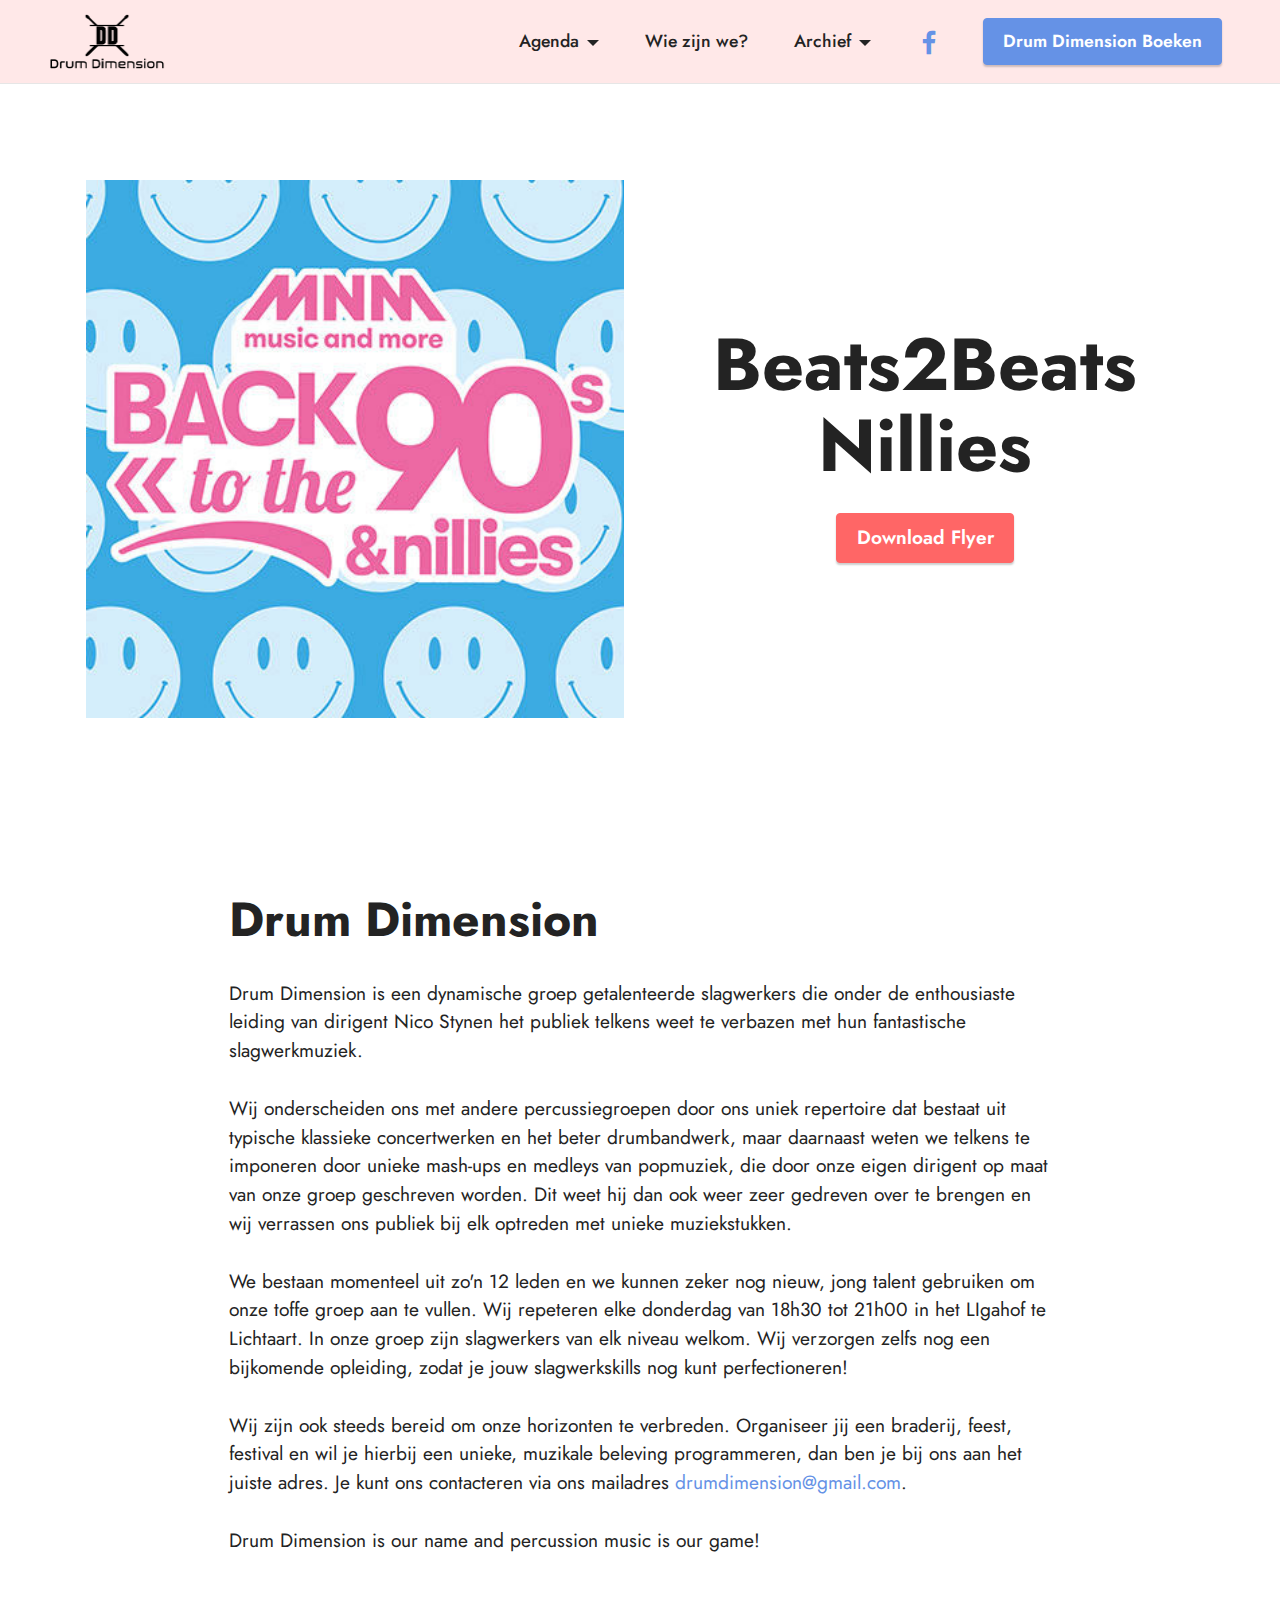
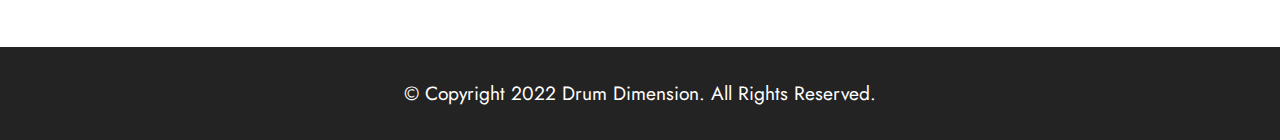
==== index.html @ 0242456a "First commit" ====
<!DOCTYPE html>
<html  >
<head>
  <!-- Site made with Mobirise Website Builder v5.6.8, https://mobirise.com -->
  <meta charset="UTF-8">
  <meta http-equiv="X-UA-Compatible" content="IE=edge">
  <meta name="generator" content="Mobirise v5.6.8, mobirise.com">
  <meta name="twitter:card" content="summary_large_image"/>
  <meta name="twitter:image:src" content="">
  <meta property="og:image" content="">
  <meta name="twitter:title" content="Home">
  <meta name="viewport" content="width=device-width, initial-scale=1, minimum-scale=1">
  <link rel="shortcut icon" href="assets/images/drum-dimension-3-237x122.png" type="image/x-icon">
  <meta name="description" content="">
  
  
  <title>Home</title>
  <link rel="stylesheet" href="assets/bootstrap/css/bootstrap.min.css">
  <link rel="stylesheet" href="assets/bootstrap/css/bootstrap-grid.min.css">
  <link rel="stylesheet" href="assets/bootstrap/css/bootstrap-reboot.min.css">
  <link rel="stylesheet" href="assets/dropdown/css/style.css">
  <link rel="stylesheet" href="assets/socicon/css/styles.css">
  <link rel="stylesheet" href="assets/theme/css/style.css">
  <link rel="preload" href="https://fonts.googleapis.com/css?family=Jost:100,200,300,400,500,600,700,800,900,100i,200i,300i,400i,500i,600i,700i,800i,900i&display=swap" as="style" onload="this.onload=null;this.rel='stylesheet'">
  <noscript><link rel="stylesheet" href="https://fonts.googleapis.com/css?family=Jost:100,200,300,400,500,600,700,800,900,100i,200i,300i,400i,500i,600i,700i,800i,900i&display=swap"></noscript>
  <link rel="preload" as="style" href="assets/mobirise/css/mbr-additional.css"><link rel="stylesheet" href="assets/mobirise/css/mbr-additional.css" type="text/css">
  
  
  
  
</head>
<body>
  <script src="assets/bootstrap/js/bootstrap.bundle.min.js"></script>  <script src="assets/smoothscroll/smooth-scroll.js"></script>  <script src="assets/ytplayer/index.js"></script>  <script src="assets/vimeoplayer/player.js"></script>  <script src="assets/dropdown/js/navbar-dropdown.js"></script>  <script src="assets/theme/js/script.js"></script>  
  
  <section data-bs-version="5.1" class="menu cid-s48OLK6784" once="menu" id="menu1-h">
    
    <nav class="navbar navbar-dropdown navbar-expand-lg">
        <div class="container-fluid">
            <div class="navbar-brand">
                <span class="navbar-logo">
                    <a href="index.html">
                        <img src="assets/images/drum-dimension-3-237x122.png" alt="Drum Dimension" style="height: 3.8rem;">
                    </a>
                </span>
                
            </div>
            <button class="navbar-toggler" type="button" data-toggle="collapse" data-bs-toggle="collapse" data-target="#navbarSupportedContent" data-bs-target="#navbarSupportedContent" aria-controls="navbarNavAltMarkup" aria-expanded="false" aria-label="Toggle navigation">
                <div class="hamburger">
                    <span></span>
                    <span></span>
                    <span></span>
                    <span></span>
                </div>
            </button>
            <div class="collapse navbar-collapse" id="navbarSupportedContent">
                <ul class="navbar-nav nav-dropdown" data-app-modern-menu="true"><li class="nav-item dropdown"><a class="nav-link link text-black dropdown-toggle display-4" href="https://mobirise.com" data-toggle="dropdown-submenu" data-bs-toggle="dropdown" data-bs-auto-close="outside" aria-expanded="false">Agenda</a><div class="dropdown-menu" aria-labelledby="dropdown-707"><a class="text-black dropdown-item text-primary display-4" href="Coming-Soon.html">Beats2Beats Nillies</a><a class="text-black dropdown-item text-primary display-4" href="Coming-Soon.html">Achterlee Kermis</a><a class="text-black dropdown-item text-primary display-4" href="Coming-Soon.html">Waterput 2023</a></div></li>
                    <li class="nav-item"><a class="nav-link link text-black text-primary display-4" href="Wie-Zijn-We.html">Wie zijn we?</a></li><li class="nav-item dropdown"><a class="nav-link link text-black dropdown-toggle display-4" href="https://mobirise.com" data-toggle="dropdown-submenu" data-bs-toggle="dropdown" data-bs-auto-close="outside" aria-expanded="false">Archief</a><div class="dropdown-menu" aria-labelledby="dropdown-806"><a class="text-black show dropdown-item text-primary display-4" href="Vlamo-2021.html">Vlamo 2021</a><a class="text-black dropdown-item text-primary display-4" href="Coming-Soon.html">Beats2Beats Blues Edition</a></div></li></ul>
                <div class="icons-menu">
                    <a class="iconfont-wrapper" href="https://www.facebook.com/profile.php?id=100032094567165" target="_blank">
                        <span class="p-2 mbr-iconfont socicon-facebook socicon" style="color: rgb(101, 146, 230); fill: rgb(101, 146, 230);"></span>
                    </a>
                    
                    
                    
                </div>
                <div class="navbar-buttons mbr-section-btn"><a class="btn btn-primary display-4" href="Boeken.html">Drum Dimension Boeken</a></div>
            </div>
        </div>
    </nav>

</section>

<section data-bs-version="5.1" class="header11 cid-t7U0WRVRbu" data-bg-video="https://vimeo.com/302489333" id="header11-l">

    

    <div class="mbr-fallback-image disabled"></div>
    <div class="mbr-overlay" style="opacity: 0.5; background-color: rgb(255, 255, 255);"></div>

    <div class="container">
        <div class="row justify-content-center">
            <div class="col-12 col-md-6 image-wrapper">
                <img class="w-100" src="assets/images/20210403-as-backtothe90s-400x400.jpg" alt="Mobirise Website Builder">
            </div>
            <div class="col-12 col-md">
                <div class="text-wrapper text-center">
                    <h1 class="mbr-section-title mbr-fonts-style mb-3 display-1">
                        <strong>Beats2Beats</strong><br><strong>Nillies</strong></h1>
                    <p class="mbr-text mbr-fonts-style display-7"></p>
                    <div class="mbr-section-btn mt-3"><a class="btn btn-secondary display-7" href="Coming-Soon.html">Download Flyer</a></div>
                </div>
            </div>
        </div>
    </div>
</section>

<section data-bs-version="5.1" class="content1 cid-s48udlf8KU" id="content1-8">
    
    <div class="container">
        <div class="row justify-content-center">
            <div class="title col-12 col-md-9">
                <h3 class="mbr-section-title mbr-fonts-style align-center mb-4 display-2"><strong>Drum Dimension</strong></h3>
                <h4 class="mbr-section-subtitle align-center mbr-fonts-style mb-4 display-7">Drum Dimension is een dynamische groep getalenteerde slagwerkers die onder de enthousiaste leiding van dirigent Nico Stynen het publiek telkens weet te verbazen met hun fantastische slagwerkmuziek.<br><br>
<div>Wij onderscheiden ons met andere percussiegroepen door ons uniek repertoire dat bestaat uit typische klassieke concertwerken en het beter drumbandwerk, maar daarnaast weten we telkens te imponeren door unieke mash-ups en medleys van popmuziek, die door onze eigen dirigent op maat van onze groep geschreven worden. Dit weet hij dan ook weer zeer gedreven over te brengen en wij verrassen ons publiek bij elk optreden met unieke muziekstukken.</div><br><div>
</div><div>We bestaan momenteel uit zo'n 12 leden en we kunnen zeker nog nieuw, jong talent gebruiken om onze toffe groep aan te vullen. Wij repeteren elke donderdag van 18h30  tot 21h00 in het LIgahof te Lichtaart. In onze groep zijn slagwerkers van elk niveau welkom. Wij verzorgen zelfs nog een bijkomende opleiding, zodat je jouw slagwerkskills nog kunt perfectioneren!</div><br><div>
</div><div>Wij zijn ook steeds bereid om onze horizonten te verbreden. Organiseer jij een braderij, feest, festival en wil je hierbij een unieke, muzikale beleving programmeren, dan ben je bij ons aan het juiste adres. Je kunt ons contacteren via ons mailadres <a href="mailto:drumdimension@gmail.com" class="text-primary">drumdimension@gmail.com</a>.</div><br><div>
</div><div>Drum Dimension is our name and percussion music is our game!
</div><div><br></div></h4>
                
            </div>
        </div>
    </div>
</section>

<section data-bs-version="5.1" class="footer3 cid-t7U0FxZecp" once="footers" id="footer3-k">

    

    

    <div class="container">
        <div class="media-container-row align-center mbr-white">
            
            
            <div class="row row-copirayt">
                <p class="mbr-text mb-0 mbr-fonts-style mbr-white align-center display-7">
                    © Copyright 2022 Drum Dimension. All Rights Reserved.
                </p>
            </div>
        </div>
    </div>
</section>
  
</body>
</html>
---- assets/dropdown/css/style.css ----
.navbar-dropdown {
  left: 0;
  padding: 0;
  position: absolute;
  right: 0;
  top: 0;
  transition: all 0.45s ease;
  z-index: 1030;
  background: #282828; }
  .navbar-dropdown .navbar-logo {
    margin-right: 0.8rem;
    transition: margin 0.3s ease-in-out;
    vertical-align: middle; }
    .navbar-dropdown .navbar-logo img {
      height: 3.125rem;
      transition: all 0.3s ease-in-out; }
    .navbar-dropdown .navbar-logo.mbr-iconfont {
      font-size: 3.125rem;
      line-height: 3.125rem; }
  .navbar-dropdown .navbar-caption {
    font-weight: 700;
    white-space: normal;
    vertical-align: -4px;
    line-height: 3.125rem !important; }
    .navbar-dropdown .navbar-caption, .navbar-dropdown .navbar-caption:hover {
      color: inherit;
      text-decoration: none; }
  .navbar-dropdown .mbr-iconfont + .navbar-caption {
    vertical-align: -1px; }
  .navbar-dropdown.navbar-fixed-top {
    position: fixed; }
  .navbar-dropdown .navbar-brand span {
    vertical-align: -4px; }
  .navbar-dropdown.bg-color.transparent {
    background: none; }
  .navbar-dropdown.navbar-short .navbar-brand {
    padding: 0.625rem 0; }
    .navbar-dropdown.navbar-short .navbar-brand span {
      vertical-align: -1px; }
  .navbar-dropdown.navbar-short .navbar-caption {
    line-height: 2.375rem !important;
    vertical-align: -2px; }
  .navbar-dropdown.navbar-short .navbar-logo {
    margin-right: 0.5rem; }
    .navbar-dropdown.navbar-short .navbar-logo img {
      height: 2.375rem; }
    .navbar-dropdown.navbar-short .navbar-logo.mbr-iconfont {
      font-size: 2.375rem;
      line-height: 2.375rem; }
  .navbar-dropdown.navbar-short .mbr-table-cell {
    height: 3.625rem; }
  .navbar-dropdown .navbar-close {
    left: 0.6875rem;
    position: fixed;
    top: 0.75rem;
    z-index: 1000; }
  .navbar-dropdown .hamburger-icon {
    content: "";
    display: inline-block;
    vertical-align: middle;
    width: 16px;
    -webkit-box-shadow: 0 -6px 0 1px #282828,0 0 0 1px #282828,0 6px 0 1px #282828;
    -moz-box-shadow: 0 -6px 0 1px #282828,0 0 0 1px #282828,0 6px 0 1px #282828;
    box-shadow: 0 -6px 0 1px #282828,0 0 0 1px #282828,0 6px 0 1px #282828; }

.dropdown-menu .dropdown-toggle[data-toggle="dropdown-submenu"]::after {
  border-bottom: 0.35em solid transparent;
  border-left: 0.35em solid;
  border-right: 0;
  border-top: 0.35em solid transparent;
  margin-left: 0.3rem; }

.dropdown-menu .dropdown-item:focus {
  outline: 0; }

.nav-dropdown {
  font-size: 0.75rem;
  font-weight: 500;
  height: auto !important; }
  .nav-dropdown .nav-btn {
    padding-left: 1rem; }
  .nav-dropdown .link {
    margin: .667em 1.667em;
    font-weight: 500;
    padding: 0;
    transition: color .2s ease-in-out; }
    .nav-dropdown .link.dropdown-toggle {
      margin-right: 2.583em; }
      .nav-dropdown .link.dropdown-toggle::after {
        margin-left: .25rem;
        border-top: 0.35em solid;
        border-right: 0.35em solid transparent;
        border-left: 0.35em solid transparent;
        border-bottom: 0; }
      .nav-dropdown .link.dropdown-toggle[aria-expanded="true"] {
        margin: 0;
        padding: 0.667em 3.263em  0.667em 1.667em; }
  .nav-dropdown .link::after,
  .nav-dropdown .dropdown-item::after {
    color: inherit; }
  .nav-dropdown .btn {
    font-size: 0.75rem;
    font-weight: 700;
    letter-spacing: 0;
    margin-bottom: 0;
    padding-left: 1.25rem;
    padding-right: 1.25rem; }
  .nav-dropdown .dropdown-menu {
    border-radius: 0;
    border: 0;
    left: 0;
    margin: 0;
    padding-bottom: 1.25rem;
    padding-top: 1.25rem;
    position: relative; }
  .nav-dropdown .dropdown-submenu {
    margin-left: 0.125rem;
    top: 0; }
  .nav-dropdown .dropdown-item {
    font-weight: 500;
    line-height: 2;
    padding: 0.3846em 4.615em 0.3846em 1.5385em;
    position: relative;
    transition: color .2s ease-in-out, background-color .2s ease-in-out; }
    .nav-dropdown .dropdown-item::after {
      margin-top: -0.3077em;
      position: absolute;
      right: 1.1538em;
      top: 50%; }
    .nav-dropdown .dropdown-item:focus, .nav-dropdown .dropdown-item:hover {
      background: none; }

@media (max-width: 767px) {
  .nav-dropdown.navbar-toggleable-sm {
    bottom: 0;
    display: none;
    left: 0;
    overflow-x: hidden;
    position: fixed;
    top: 0;
    transform: translateX(-100%);
    -ms-transform: translateX(-100%);
    -webkit-transform: translateX(-100%);
    width: 18.75rem;
    z-index: 999; } }
.nav-dropdown.navbar-toggleable-xl {
  bottom: 0;
  display: none;
  left: 0;
  overflow-x: hidden;
  position: fixed;
  top: 0;
  transform: translateX(-100%);
  -ms-transform: translateX(-100%);
  -webkit-transform: translateX(-100%);
  width: 18.75rem;
  z-index: 999; }

.nav-dropdown-sm {
  display: block !important;
  overflow-x: hidden;
  overflow: auto;
  padding-top: 3.875rem; }
  .nav-dropdown-sm::after {
    content: "";
    display: block;
    height: 3rem;
    width: 100%; }
  .nav-dropdown-sm.collapse.in ~ .navbar-close {
    display: block !important; }
  .nav-dropdown-sm.collapsing, .nav-dropdown-sm.collapse.in {
    transform: translateX(0);
    -ms-transform: translateX(0);
    -webkit-transform: translateX(0);
    transition: all 0.25s ease-out;
    -webkit-transition: all 0.25s ease-out;
    background: #282828; }
  .nav-dropdown-sm.collapsing[aria-expanded="false"] {
    transform: translateX(-100%);
    -ms-transform: translateX(-100%);
    -webkit-transform: translateX(-100%); }
  .nav-dropdown-sm .nav-item {
    display: block;
    margin-left: 0 !important;
    padding-left: 0; }
  .nav-dropdown-sm .link,
  .nav-dropdown-sm .dropdown-item {
    border-top: 1px dotted rgba(255, 255, 255, 0.1);
    font-size: 0.8125rem;
    line-height: 1.6;
    margin: 0 !important;
    padding: 0.875rem 2.4rem 0.875rem 1.5625rem !important;
    position: relative;
    white-space: normal; }
    .nav-dropdown-sm .link:focus, .nav-dropdown-sm .link:hover,
    .nav-dropdown-sm .dropdown-item:focus,
    .nav-dropdown-sm .dropdown-item:hover {
      background: rgba(0, 0, 0, 0.2) !important;
      color: #c0a375; }
  .nav-dropdown-sm .nav-btn {
    position: relative;
    padding: 1.5625rem 1.5625rem 0 1.5625rem; }
    .nav-dropdown-sm .nav-btn::before {
      border-top: 1px dotted rgba(255, 255, 255, 0.1);
      content: "";
      left: 0;
      position: absolute;
      top: 0;
      width: 100%; }
    .nav-dropdown-sm .nav-btn + .nav-btn {
      padding-top: 0.625rem; }
      .nav-dropdown-sm .nav-btn + .nav-btn::before {
        display: none; }
  .nav-dropdown-sm .btn {
    padding: 0.625rem 0; }
  .nav-dropdown-sm .dropdown-toggle[data-toggle="dropdown-submenu"]::after {
    margin-left: .25rem;
    border-top: 0.35em solid;
    border-right: 0.35em solid transparent;
    border-left: 0.35em solid transparent;
    border-bottom: 0; }
  .nav-dropdown-sm .dropdown-toggle[data-toggle="dropdown-submenu"][aria-expanded="true"]::after {
    border-top: 0;
    border-right: 0.35em solid transparent;
    border-left: 0.35em solid transparent;
    border-bottom: 0.35em solid; }
  .nav-dropdown-sm .dropdown-menu {
    margin: 0;
    padding: 0;
    position: relative;
    top: 0;
    left: 0;
    width: 100%;
    border: 0;
    float: none;
    border-radius: 0;
    background: none; }
  .nav-dropdown-sm .dropdown-submenu {
    left: 100%;
    margin-left: 0.125rem;
    margin-top: -1.25rem;
    top: 0; }

.navbar-toggleable-sm .nav-dropdown .dropdown-menu {
  position: absolute; }

.navbar-toggleable-sm .nav-dropdown .dropdown-submenu {
  left: 100%;
  margin-left: 0.125rem;
  margin-top: -1.25rem;
  top: 0; }

.navbar-toggleable-sm.opened .nav-dropdown .dropdown-menu {
  position: relative; }

.navbar-toggleable-sm.opened .nav-dropdown .dropdown-submenu {
  left: 0;
  margin-left: 00rem;
  margin-top: 0rem;
  top: 0; }

.is-builder .nav-dropdown.collapsing {
  transition: none !important; }
---- assets/socicon/css/styles.css ----
@charset "UTF-8";

@font-face {
  font-family: 'Socicon';
  src:  url('../fonts/socicon.eot');
  src:  url('../fonts/socicon.eot?#iefix') format('embedded-opentype'),
    url('../fonts/socicon.woff2') format('woff2'),
    url('../fonts/socicon.ttf') format('truetype'),
    url('../fonts/socicon.woff') format('woff'),
    url('../fonts/socicon.svg#socicon') format('svg');
  font-weight: normal;
  font-style: normal;
  font-display: swap;
}

[data-icon]:before {
  font-family: "socicon" !important;
  content: attr(data-icon);
  font-style: normal !important;
  font-weight: normal !important;
  font-variant: normal !important;
  text-transform: none !important;
  speak: none;
  line-height: 1;
  -webkit-font-smoothing: antialiased;
  -moz-osx-font-smoothing: grayscale;
}

[class^="socicon-"], [class*=" socicon-"] {
  /* use !important to prevent issues with browser extensions that change fonts */
  font-family: 'Socicon' !important;
  speak: none;
  font-style: normal;
  font-weight: normal;
  font-variant: normal;
  text-transform: none;
  line-height: 1;

  /* Better Font Rendering =========== */
  -webkit-font-smoothing: antialiased;
  -moz-osx-font-smoothing: grayscale;
}

.socicon-eitaa:before {
  content: "\e97c";
}
.socicon-soroush:before {
  content: "\e97d";
}
.socicon-bale:before {
  content: "\e97e";
}
.socicon-zazzle:before {
  content: "\e97b";
}
.socicon-society6:before {
  content: "\e97a";
}
.socicon-redbubble:before {
  content: "\e979";
}
.socicon-avvo:before {
  content: "\e978";
}
.socicon-stitcher:before {
  content: "\e977";
}
.socicon-googlehangouts:before {
  content: "\e974";
}
.socicon-dlive:before {
  content: "\e975";
}
.socicon-vsco:before {
  content: "\e976";
}
.socicon-flipboard:before {
  content: "\e973";
}
.socicon-ubuntu:before {
  content: "\e958";
}
.socicon-artstation:before {
  content: "\e959";
}
.socicon-invision:before {
  content: "\e95a";
}
.socicon-torial:before {
  content: "\e95b";
}
.socicon-collectorz:before {
  content: "\e95c";
}
.socicon-seenthis:before {
  content: "\e95d";
}
.socicon-googleplaymusic:before {
  content: "\e95e";
}
.socicon-debian:before {
  content: "\e95f";
}
.socicon-filmfreeway:before {
  content: "\e960";
}
.socicon-gnome:before {
  content: "\e961";
}
.socicon-itchio:before {
  content: "\e962";
}
.socicon-jamendo:before {
  content: "\e963";
}
.socicon-mix:before {
  content: "\e964";
}
.socicon-sharepoint:before {
  content: "\e965";
}
.socicon-tinder:before {
  content: "\e966";
}
.socicon-windguru:before {
  content: "\e967";
}
.socicon-cdbaby:before {
  content: "\e968";
}
.socicon-elementaryos:before {
  content: "\e969";
}
.socicon-stage32:before {
  content: "\e96a";
}
.socicon-tiktok:before {
  content: "\e96b";
}
.socicon-gitter:before {
  content: "\e96c";
}
.socicon-letterboxd:before {
  content: "\e96d";
}
.socicon-threema:before {
  content: "\e96e";
}
.socicon-splice:before {
  content: "\e96f";
}
.socicon-metapop:before {
  content: "\e970";
}
.socicon-naver:before {
  content: "\e971";
}
.socicon-remote:before {
  content: "\e972";
}
.socicon-internet:before {
  content: "\e957";
}
.socicon-moddb:before {
  content: "\e94b";
}
.socicon-indiedb:before {
  content: "\e94c";
}
.socicon-traxsource:before {
  content: "\e94d";
}
.socicon-gamefor:before {
  content: "\e94e";
}
.socicon-pixiv:before {
  content: "\e94f";
}
.socicon-myanimelist:before {
  content: "\e950";
}
.socicon-blackberry:before {
  content: "\e951";
}
.socicon-wickr:before {
  content: "\e952";
}
.socicon-spip:before {
  content: "\e953";
}
.socicon-napster:before {
  content: "\e954";
}
.socicon-beatport:before {
  content: "\e955";
}
.socicon-hackerone:before {
  content: "\e956";
}
.socicon-hackernews:before {
  content: "\e946";
}
.socicon-smashwords:before {
  content: "\e947";
}
.socicon-kobo:before {
  content: "\e948";
}
.socicon-bookbub:before {
  content: "\e949";
}
.socicon-mailru:before {
  content: "\e94a";
}
.socicon-gitlab:before {
  content: "\e945";
}
.socicon-instructables:before {
  content: "\e944";
}
.socicon-portfolio:before {
  content: "\e943";
}
.socicon-codered:before {
  content: "\e940";
}
.socicon-origin:before {
  content: "\e941";
}
.socicon-nextdoor:before {
  content: "\e942";
}
.socicon-udemy:before {
  content: "\e93f";
}
.socicon-livemaster:before {
  content: "\e93e";
}
.socicon-crunchbase:before {
  content: "\e93b";
}
.socicon-homefy:before {
  content: "\e93c";
}
.socicon-calendly:before {
  content: "\e93d";
}
.socicon-realtor:before {
  content: "\e90f";
}
.socicon-tidal:before {
  content: "\e910";
}
.socicon-qobuz:before {
  content: "\e911";
}
.socicon-natgeo:before {
  content: "\e912";
}
.socicon-mastodon:before {
  content: "\e913";
}
.socicon-unsplash:before {
  content: "\e914";
}
.socicon-homeadvisor:before {
  content: "\e915";
}
.socicon-angieslist:before {
  content: "\e916";
}
.socicon-codepen:before {
  content: "\e917";
}
.socicon-slack:before {
  content: "\e918";
}
.socicon-openaigym:before {
  content: "\e919";
}
.socicon-logmein:before {
  content: "\e91a";
}
.socicon-fiverr:before {
  content: "\e91b";
}
.socicon-gotomeeting:before {
  content: "\e91c";
}
.socicon-aliexpress:before {
  content: "\e91d";
}
.socicon-guru:before {
  content: "\e91e";
}
.socicon-appstore:before {
  content: "\e91f";
}
.socicon-homes:before {
  content: "\e920";
}
.socicon-zoom:before {
  content: "\e921";
}
.socicon-alibaba:before {
  content: "\e922";
}
.socicon-craigslist:before {
  content: "\e923";
}
.socicon-wix:before {
  content: "\e924";
}
.socicon-redfin:before {
  content: "\e925";
}
.socicon-googlecalendar:before {
  content: "\e926";
}
.socicon-shopify:before {
  content: "\e927";
}
.socicon-freelancer:before {
  content: "\e928";
}
.socicon-seedrs:before {
  content: "\e929";
}
.socicon-bing:before {
  content: "\e92a";
}
.socicon-doodle:before {
  content: "\e92b";
}
.socicon-bonanza:before {
  content: "\e92c";
}
.socicon-squarespace:before {
  content: "\e92d";
}
.socicon-toptal:before {
  content: "\e92e";
}
.socicon-gust:before {
  content: "\e92f";
}
.socicon-ask:before {
  content: "\e930";
}
.socicon-trulia:before {
  content: "\e931";
}
.socicon-loomly:before {
  content: "\e932";
}
.socicon-ghost:before {
  content: "\e933";
}
.socicon-upwork:before {
  content: "\e934";
}
.socicon-fundable:before {
  content: "\e935";
}
.socicon-booking:before {
  content: "\e936";
}
.socicon-googlemaps:before {
  content: "\e937";
}
.socicon-zillow:before {
  content: "\e938";
}
.socicon-niconico:before {
  content: "\e939";
}
.socicon-toneden:before {
  content: "\e93a";
}
.socicon-augment:before {
  content: "\e908";
}
.socicon-bitbucket:before {
  content: "\e909";
}
.socicon-fyuse:before {
  content: "\e90a";
}
.socicon-yt-gaming:before {
  content: "\e90b";
}
.socicon-sketchfab:before {
  content: "\e90c";
}
.socicon-mobcrush:before {
  content: "\e90d";
}
.socicon-microsoft:before {
  content: "\e90e";
}
.socicon-pandora:before {
  content: "\e907";
}
.socicon-messenger:before {
  content: "\e906";
}
.socicon-gamewisp:before {
  content: "\e905";
}
.socicon-bloglovin:before {
  content: "\e904";
}
.socicon-tunein:before {
  content: "\e903";
}
.socicon-gamejolt:before {
  content: "\e901";
}
.socicon-trello:before {
  content: "\e902";
}
.socicon-spreadshirt:before {
  content: "\e900";
}
.socicon-500px:before {
  content: "\e000";
}
.socicon-8tracks:before {
  content: "\e001";
}
.socicon-airbnb:before {
  content: "\e002";
}
.socicon-alliance:before {
  content: "\e003";
}
.socicon-amazon:before {
  content: "\e004";
}
.socicon-amplement:before {
  content: "\e005";
}
.socicon-android:before {
  content: "\e006";
}
.socicon-angellist:before {
  content: "\e007";
}
.socicon-apple:before {
  content: "\e008";
}
.socicon-appnet:before {
  content: "\e009";
}
.socicon-baidu:before {
  content: "\e00a";
}
.socicon-bandcamp:before {
  content: "\e00b";
}
.socicon-battlenet:before {
  content: "\e00c";
}
.socicon-mixer:before {
  content: "\e00d";
}
.socicon-bebee:before {
  content: "\e00e";
}
.socicon-bebo:before {
  content: "\e00f";
}
.socicon-behance:before {
  content: "\e010";
}
.socicon-blizzard:before {
  content: "\e011";
}
.socicon-blogger:before {
  content: "\e012";
}
.socicon-buffer:before {
  content: "\e013";
}
.socicon-chrome:before {
  content: "\e014";
}
.socicon-coderwall:before {
  content: "\e015";
}
.socicon-curse:before {
  content: "\e016";
}
.socicon-dailymotion:before {
  content: "\e017";
}
.socicon-deezer:before {
  content: "\e018";
}
.socicon-delicious:before {
  content: "\e019";
}
.socicon-deviantart:before {
  content: "\e01a";
}
.socicon-diablo:before {
  content: "\e01b";
}
.socicon-digg:before {
  content: "\e01c";
}
.socicon-discord:before {
  content: "\e01d";
}
.socicon-disqus:before {
  content: "\e01e";
}
.socicon-douban:before {
  content: "\e01f";
}
.socicon-draugiem:before {
  content: "\e020";
}
.socicon-dribbble:before {
  content: "\e021";
}
.socicon-drupal:before {
  content: "\e022";
}
.socicon-ebay:before {
  content: "\e023";
}
.socicon-ello:before {
  content: "\e024";
}
.socicon-endomodo:before {
  content: "\e025";
}
.socicon-envato:before {
  content: "\e026";
}
.socicon-etsy:before {
  content: "\e027";
}
.socicon-facebook:before {
  content: "\e028";
}
.socicon-feedburner:before {
  content: "\e029";
}
.socicon-filmweb:before {
  content: "\e02a";
}
.socicon-firefox:before {
  content: "\e02b";
}
.socicon-flattr:before {
  content: "\e02c";
}
.socicon-flickr:before {
  content: "\e02d";
}
.socicon-formulr:before {
  content: "\e02e";
}
.socicon-forrst:before {
  content: "\e02f";
}
.socicon-foursquare:before {
  content: "\e030";
}
.socicon-friendfeed:before {
  content: "\e031";
}
.socicon-github:before {
  content: "\e032";
}
.socicon-goodreads:before {
  content: "\e033";
}
.socicon-google:before {
  content: "\e034";
}
.socicon-googlescholar:before {
  content: "\e035";
}
.socicon-googlegroups:before {
  content: "\e036";
}
.socicon-googlephotos:before {
  content: "\e037";
}
.socicon-googleplus:before {
  content: "\e038";
}
.socicon-grooveshark:before {
  content: "\e039";
}
.socicon-hackerrank:before {
  content: "\e03a";
}
.socicon-hearthstone:before {
  content: "\e03b";
}
.socicon-hellocoton:before {
  content: "\e03c";
}
.socicon-heroes:before {
  content: "\e03d";
}
.socicon-smashcast:before {
  content: "\e03e";
}
.socicon-horde:before {
  content: "\e03f";
}
.socicon-houzz:before {
  content: "\e040";
}
.socicon-icq:before {
  content: "\e041";
}
.socicon-identica:before {
  content: "\e042";
}
.socicon-imdb:before {
  content: "\e043";
}
.socicon-instagram:before {
  content: "\e044";
}
.socicon-issuu:before {
  content: "\e045";
}
.socicon-istock:before {
  content: "\e046";
}
.socicon-itunes:before {
  content: "\e047";
}
.socicon-keybase:before {
  content: "\e048";
}
.socicon-lanyrd:before {
  content: "\e049";
}
.socicon-lastfm:before {
  content: "\e04a";
}
.socicon-line:before {
  content: "\e04b";
}
.socicon-linkedin:before {
  content: "\e04c";
}
.socicon-livejournal:before {
  content: "\e04d";
}
.socicon-lyft:before {
  content: "\e04e";
}
.socicon-macos:before {
  content: "\e04f";
}
.socicon-mail:before {
  content: "\e050";
}
.socicon-medium:before {
  content: "\e051";
}
.socicon-meetup:before {
  content: "\e052";
}
.socicon-mixcloud:before {
  content: "\e053";
}
.socicon-modelmayhem:before {
  content: "\e054";
}
.socicon-mumble:before {
  content: "\e055";
}
.socicon-myspace:before {
  content: "\e056";
}
.socicon-newsvine:before {
  content: "\e057";
}
.socicon-nintendo:before {
  content: "\e058";
}
.socicon-npm:before {
  content: "\e059";
}
.socicon-odnoklassniki:before {
  content: "\e05a";
}
.socicon-openid:before {
  content: "\e05b";
}
.socicon-opera:before {
  content: "\e05c";
}
.socicon-outlook:before {
  content: "\e05d";
}
.socicon-overwatch:before {
  content: "\e05e";
}
.socicon-patreon:before {
  content: "\e05f";
}
.socicon-paypal:before {
  content: "\e060";
}
.socicon-periscope:before {
  content: "\e061";
}
.socicon-persona:before {
  content: "\e062";
}
.socicon-pinterest:before {
  content: "\e063";
}
.socicon-play:before {
  content: "\e064";
}
.socicon-player:before {
  content: "\e065";
}
.socicon-playstation:before {
  content: "\e066";
}
.socicon-pocket:before {
  content: "\e067";
}
.socicon-qq:before {
  content: "\e068";
}
.socicon-quora:before {
  content: "\e069";
}
.socicon-raidcall:before {
  content: "\e06a";
}
.socicon-ravelry:before {
  content: "\e06b";
}
.socicon-reddit:before {
  content: "\e06c";
}
.socicon-renren:before {
  content: "\e06d";
}
.socicon-researchgate:before {
  content: "\e06e";
}
.socicon-residentadvisor:before {
  content: "\e06f";
}
.socicon-reverbnation:before {
  content: "\e070";
}
.socicon-rss:before {
  content: "\e071";
}
.socicon-sharethis:before {
  content: "\e072";
}
.socicon-skype:before {
  content: "\e073";
}
.socicon-slideshare:before {
  content: "\e074";
}
.socicon-smugmug:before {
  content: "\e075";
}
.socicon-snapchat:before {
  content: "\e076";
}
.socicon-songkick:before {
  content: "\e077";
}
.socicon-soundcloud:before {
  content: "\e078";
}
.socicon-spotify:before {
  content: "\e079";
}
.socicon-stackexchange:before {
  content: "\e07a";
}
.socicon-stackoverflow:before {
  content: "\e07b";
}
.socicon-starcraft:before {
  content: "\e07c";
}
.socicon-stayfriends:before {
  content: "\e07d";
}
.socicon-steam:before {
  content: "\e07e";
}
.socicon-storehouse:before {
  content: "\e07f";
}
.socicon-strava:before {
  content: "\e080";
}
.socicon-streamjar:before {
  content: "\e081";
}
.socicon-stumbleupon:before {
  content: "\e082";
}
.socicon-swarm:before {
  content: "\e083";
}
.socicon-teamspeak:before {
  content: "\e084";
}
.socicon-teamviewer:before {
  content: "\e085";
}
.socicon-technorati:before {
  content: "\e086";
}
.socicon-telegram:before {
  content: "\e087";
}
.socicon-tripadvisor:before {
  content: "\e088";
}
.socicon-tripit:before {
  content: "\e089";
}
.socicon-triplej:before {
  content: "\e08a";
}
.socicon-tumblr:before {
  content: "\e08b";
}
.socicon-twitch:before {
  content: "\e08c";
}
.socicon-twitter:before {
  content: "\e08d";
}
.socicon-uber:before {
  content: "\e08e";
}
.socicon-ventrilo:before {
  content: "\e08f";
}
.socicon-viadeo:before {
  content: "\e090";
}
.socicon-viber:before {
  content: "\e091";
}
.socicon-viewbug:before {
  content: "\e092";
}
.socicon-vimeo:before {
  content: "\e093";
}
.socicon-vine:before {
  content: "\e094";
}
.socicon-vkontakte:before {
  content: "\e095";
}
.socicon-warcraft:before {
  content: "\e096";
}
.socicon-wechat:before {
  content: "\e097";
}
.socicon-weibo:before {
  content: "\e098";
}
.socicon-whatsapp:before {
  content: "\e099";
}
.socicon-wikipedia:before {
  content: "\e09a";
}
.socicon-windows:before {
  content: "\e09b";
}
.socicon-wordpress:before {
  content: "\e09c";
}
.socicon-wykop:before {
  content: "\e09d";
}
.socicon-xbox:before {
  content: "\e09e";
}
.socicon-xing:before {
  content: "\e09f";
}
.socicon-yahoo:before {
  content: "\e0a0";
}
.socicon-yammer:before {
  content: "\e0a1";
}
.socicon-yandex:before {
  content: "\e0a2";
}
.socicon-yelp:before {
  content: "\e0a3";
}
.socicon-younow:before {
  content: "\e0a4";
}
.socicon-youtube:before {
  content: "\e0a5";
}
.socicon-zapier:before {
  content: "\e0a6";
}
.socicon-zerply:before {
  content: "\e0a7";
}
.socicon-zomato:before {
  content: "\e0a8";
}
.socicon-zynga:before {
  content: "\e0a9";
}
---- assets/theme/css/style.css ----
@charset "UTF-8";
section {
  background-color: #ffffff;
}

body {
  font-style: normal;
  line-height: 1.5;
  font-weight: 400;
  color: #232323;
  position: relative;
}

button {
  background-color: transparent;
  border-color: transparent;
}

section,
.container,
.container-fluid {
  position: relative;
  word-wrap: break-word;
}

a.mbr-iconfont:hover {
  text-decoration: none;
}

.article .lead p,
.article .lead ul,
.article .lead ol,
.article .lead pre,
.article .lead blockquote {
  margin-bottom: 0;
}

a {
  font-style: normal;
  font-weight: 400;
  cursor: pointer;
}
a, a:hover {
  text-decoration: none;
}

.mbr-section-title {
  font-style: normal;
  line-height: 1.3;
}

.mbr-section-subtitle {
  line-height: 1.3;
}

.mbr-text {
  font-style: normal;
  line-height: 1.7;
}

h1,
h2,
h3,
h4,
h5,
h6,
.display-1,
.display-2,
.display-4,
.display-5,
.display-7,
span,
p,
a {
  line-height: 1;
  word-break: break-word;
  word-wrap: break-word;
  font-weight: 400;
}

b,
strong {
  font-weight: bold;
}

input:-webkit-autofill, input:-webkit-autofill:hover, input:-webkit-autofill:focus, input:-webkit-autofill:active {
  transition-delay: 9999s;
  -webkit-transition-property: background-color, color;
  transition-property: background-color, color;
}

textarea[type=hidden] {
  display: none;
}

section {
  background-position: 50% 50%;
  background-repeat: no-repeat;
  background-size: cover;
}
section .mbr-background-video,
section .mbr-background-video-preview {
  position: absolute;
  bottom: 0;
  left: 0;
  right: 0;
  top: 0;
}

.hidden {
  visibility: hidden;
}

.mbr-z-index20 {
  z-index: 20;
}

/*! Base colors */
.mbr-white {
  color: #ffffff;
}

.mbr-black {
  color: #111111;
}

.mbr-bg-white {
  background-color: #ffffff;
}

.mbr-bg-black {
  background-color: #000000;
}

/*! Text-aligns */
.align-left {
  text-align: left;
}

.align-center {
  text-align: center;
}

.align-right {
  text-align: right;
}

/*! Font-weight  */
.mbr-light {
  font-weight: 300;
}

.mbr-regular {
  font-weight: 400;
}

.mbr-semibold {
  font-weight: 500;
}

.mbr-bold {
  font-weight: 700;
}

/*! Media  */
.media-content {
  flex-basis: 100%;
}

.media-container-row {
  display: flex;
  flex-direction: row;
  flex-wrap: wrap;
  justify-content: center;
  align-content: center;
  align-items: start;
}
.media-container-row .media-size-item {
  width: 400px;
}

.media-container-column {
  display: flex;
  flex-direction: column;
  flex-wrap: wrap;
  justify-content: center;
  align-content: center;
  align-items: stretch;
}
.media-container-column > * {
  width: 100%;
}

@media (min-width: 992px) {
  .media-container-row {
    flex-wrap: nowrap;
  }
}
figure {
  margin-bottom: 0;
  overflow: hidden;
}

figure[mbr-media-size] {
  transition: width 0.1s;
}

img,
iframe {
  display: block;
  width: 100%;
}

.card {
  background-color: transparent;
  border: none;
}

.card-box {
  width: 100%;
}

.card-img {
  text-align: center;
  flex-shrink: 0;
  -webkit-flex-shrink: 0;
}

.media {
  max-width: 100%;
  margin: 0 auto;
}

.mbr-figure {
  align-self: center;
}

.media-container > div {
  max-width: 100%;
}

.mbr-figure img,
.card-img img {
  width: 100%;
}

@media (max-width: 991px) {
  .media-size-item {
    width: auto !important;
  }

  .media {
    width: auto;
  }

  .mbr-figure {
    width: 100% !important;
  }
}
/*! Buttons */
.mbr-section-btn {
  margin-left: -0.6rem;
  margin-right: -0.6rem;
  font-size: 0;
}

.btn {
  font-weight: 600;
  border-width: 1px;
  font-style: normal;
  margin: 0.6rem 0.6rem;
  white-space: normal;
  transition: all 0.2s ease-in-out;
  display: inline-flex;
  align-items: center;
  justify-content: center;
  word-break: break-word;
}

.btn-sm {
  font-weight: 600;
  letter-spacing: 0px;
  transition: all 0.3s ease-in-out;
}

.btn-md {
  font-weight: 600;
  letter-spacing: 0px;
  transition: all 0.3s ease-in-out;
}

.btn-lg {
  font-weight: 600;
  letter-spacing: 0px;
  transition: all 0.3s ease-in-out;
}

.btn-form {
  margin: 0;
}
.btn-form:hover {
  cursor: pointer;
}

nav .mbr-section-btn {
  margin-left: 0rem;
  margin-right: 0rem;
}

/*! Btn icon margin */
.btn .mbr-iconfont,
.btn.btn-sm .mbr-iconfont {
  order: 1;
  cursor: pointer;
  margin-left: 0.5rem;
  vertical-align: sub;
}

.btn.btn-md .mbr-iconfont,
.btn.btn-md .mbr-iconfont {
  margin-left: 0.8rem;
}

.mbr-regular {
  font-weight: 400;
}

.mbr-semibold {
  font-weight: 500;
}

.mbr-bold {
  font-weight: 700;
}

[type=submit] {
  -webkit-appearance: none;
}

/*! Full-screen */
.mbr-fullscreen .mbr-overlay {
  min-height: 100vh;
}

.mbr-fullscreen {
  display: flex;
  display: -moz-flex;
  display: -ms-flex;
  display: -o-flex;
  align-items: center;
  min-height: 100vh;
  padding-top: 3rem;
  padding-bottom: 3rem;
}

/*! Map */
.map {
  height: 25rem;
  position: relative;
}
.map iframe {
  width: 100%;
  height: 100%;
}

/*! Scroll to top arrow */
.mbr-arrow-up {
  bottom: 25px;
  right: 90px;
  position: fixed;
  text-align: right;
  z-index: 5000;
  color: #ffffff;
  font-size: 22px;
}

.mbr-arrow-up a {
  background: rgba(0, 0, 0, 0.2);
  border-radius: 50%;
  color: #fff;
  display: inline-block;
  height: 60px;
  width: 60px;
  border: 2px solid #fff;
  outline-style: none !important;
  position: relative;
  text-decoration: none;
  transition: all 0.3s ease-in-out;
  cursor: pointer;
  text-align: center;
}
.mbr-arrow-up a:hover {
  background-color: rgba(0, 0, 0, 0.4);
}
.mbr-arrow-up a i {
  line-height: 60px;
}

.mbr-arrow-up-icon {
  display: block;
  color: #fff;
}

.mbr-arrow-up-icon::before {
  content: "›";
  display: inline-block;
  font-family: serif;
  font-size: 22px;
  line-height: 1;
  font-style: normal;
  position: relative;
  top: 6px;
  left: -4px;
  transform: rotate(-90deg);
}

/*! Arrow Down */
.mbr-arrow {
  position: absolute;
  bottom: 45px;
  left: 50%;
  width: 60px;
  height: 60px;
  cursor: pointer;
  background-color: rgba(80, 80, 80, 0.5);
  border-radius: 50%;
  transform: translateX(-50%);
}
@media (max-width: 767px) {
  .mbr-arrow {
    display: none;
  }
}
.mbr-arrow > a {
  display: inline-block;
  text-decoration: none;
  outline-style: none;
  -webkit-animation: arrowdown 1.7s ease-in-out infinite;
          animation: arrowdown 1.7s ease-in-out infinite;
  color: #ffffff;
}
.mbr-arrow > a > i {
  position: absolute;
  top: -2px;
  left: 15px;
  font-size: 2rem;
}

#scrollToTop a i::before {
  content: "";
  position: absolute;
  display: block;
  border-bottom: 2.5px solid #fff;
  border-left: 2.5px solid #fff;
  width: 27.8%;
  height: 27.8%;
  left: 50%;
  top: 51%;
  transform: translateY(-30%) translateX(-50%) rotate(135deg);
}

@keyframes arrowdown {
  0% {
    transform: translateY(0px);
  }
  50% {
    transform: translateY(-5px);
  }
  100% {
    transform: translateY(0px);
  }
}
@-webkit-keyframes arrowdown {
  0% {
    transform: translateY(0px);
  }
  50% {
    transform: translateY(-5px);
  }
  100% {
    transform: translateY(0px);
  }
}
@media (max-width: 500px) {
  .mbr-arrow-up {
    left: 0;
    right: 0;
    text-align: center;
  }
}
/*Gradients animation*/
@keyframes gradient-animation {
  from {
    background-position: 0% 100%;
    -webkit-animation-timing-function: ease-in-out;
            animation-timing-function: ease-in-out;
  }
  to {
    background-position: 100% 0%;
    -webkit-animation-timing-function: ease-in-out;
            animation-timing-function: ease-in-out;
  }
}
@-webkit-keyframes gradient-animation {
  from {
    background-position: 0% 100%;
    -webkit-animation-timing-function: ease-in-out;
            animation-timing-function: ease-in-out;
  }
  to {
    background-position: 100% 0%;
    -webkit-animation-timing-function: ease-in-out;
            animation-timing-function: ease-in-out;
  }
}
.bg-gradient {
  background-size: 200% 200%;
  animation: gradient-animation 5s infinite alternate;
  -webkit-animation: gradient-animation 5s infinite alternate;
}

.menu .navbar-brand {
  display: -webkit-flex;
}
.menu .navbar-brand span {
  display: flex;
  display: -webkit-flex;
}
.menu .navbar-brand .navbar-caption-wrap {
  display: -webkit-flex;
}
.menu .navbar-brand .navbar-logo img {
  display: -webkit-flex;
  width: auto;
}
@media (min-width: 768px) and (max-width: 991px) {
  .menu .navbar-toggleable-sm .navbar-nav {
    display: -ms-flexbox;
  }
}
@media (max-width: 991px) {
  .menu .navbar-collapse {
    max-height: 93.5vh;
  }
  .menu .navbar-collapse.show {
    overflow: auto;
  }
}
@media (min-width: 992px) {
  .menu .navbar-nav.nav-dropdown {
    display: -webkit-flex;
  }
  .menu .navbar-toggleable-sm .navbar-collapse {
    display: -webkit-flex !important;
  }
  .menu .collapsed .navbar-collapse {
    max-height: 93.5vh;
  }
  .menu .collapsed .navbar-collapse.show {
    overflow: auto;
  }
}
@media (max-width: 767px) {
  .menu .navbar-collapse {
    max-height: 80vh;
  }
}

.nav-link .mbr-iconfont {
  margin-right: 0.5rem;
}

.navbar {
  display: -webkit-flex;
  -webkit-flex-wrap: wrap;
  -webkit-align-items: center;
  -webkit-justify-content: space-between;
}

.navbar-collapse {
  -webkit-flex-basis: 100%;
  -webkit-flex-grow: 1;
  -webkit-align-items: center;
}

.nav-dropdown .link {
  padding: 0.667em 1.667em !important;
  margin: 0 !important;
}

.nav {
  display: -webkit-flex;
  -webkit-flex-wrap: wrap;
}

.row {
  display: -webkit-flex;
  -webkit-flex-wrap: wrap;
}

.justify-content-center {
  -webkit-justify-content: center;
}

.form-inline {
  display: -webkit-flex;
}

.card-wrapper {
  -webkit-flex: 1;
}

.carousel-control {
  z-index: 10;
  display: -webkit-flex;
}

.carousel-controls {
  display: -webkit-flex;
}

.media {
  display: -webkit-flex;
}

.form-group:focus {
  outline: none;
}

.jq-selectbox__select {
  padding: 7px 0;
  position: relative;
}

.jq-selectbox__dropdown {
  overflow: hidden;
  border-radius: 10px;
  position: absolute;
  top: 100%;
  left: 0 !important;
  width: 100% !important;
}

.jq-selectbox__trigger-arrow {
  right: 0;
  transform: translateY(-50%);
}

.jq-selectbox li {
  padding: 1.07em 0.5em;
}

input[type=range] {
  padding-left: 0 !important;
  padding-right: 0 !important;
}

.modal-dialog,
.modal-content {
  height: 100%;
}

.modal-dialog .carousel-inner {
  height: calc(100vh - 1.75rem);
}
@media (max-width: 575px) {
  .modal-dialog .carousel-inner {
    height: calc(100vh - 1rem);
  }
}

.carousel-item {
  text-align: center;
}

.carousel-item img {
  margin: auto;
}

.navbar-toggler {
  align-self: flex-start;
  padding: 0.25rem 0.75rem;
  font-size: 1.25rem;
  line-height: 1;
  background: transparent;
  border: 1px solid transparent;
  border-radius: 0.25rem;
}

.navbar-toggler:focus,
.navbar-toggler:hover {
  text-decoration: none;
  box-shadow: none;
}

.navbar-toggler-icon {
  display: inline-block;
  width: 1.5em;
  height: 1.5em;
  vertical-align: middle;
  content: "";
  background: no-repeat center center;
  background-size: 100% 100%;
}

.navbar-toggler-left {
  position: absolute;
  left: 1rem;
}

.navbar-toggler-right {
  position: absolute;
  right: 1rem;
}

.card-img {
  width: auto;
}

.menu .navbar.collapsed:not(.beta-menu) {
  flex-direction: column;
}

.carousel-item.active,
.carousel-item-next,
.carousel-item-prev {
  display: flex;
}

.note-air-layout .dropup .dropdown-menu,
.note-air-layout .navbar-fixed-bottom .dropdown .dropdown-menu {
  bottom: initial !important;
}

html,
body {
  height: auto;
  min-height: 100vh;
}

.dropup .dropdown-toggle::after {
  display: none;
}

.form-asterisk {
  font-family: initial;
  position: absolute;
  top: -2px;
  font-weight: normal;
}

.form-control-label {
  position: relative;
  cursor: pointer;
  margin-bottom: 0.357em;
  padding: 0;
}

.alert {
  color: #ffffff;
  border-radius: 0;
  border: 0;
  font-size: 1.1rem;
  line-height: 1.5;
  margin-bottom: 1.875rem;
  padding: 1.25rem;
  position: relative;
  text-align: center;
}
.alert.alert-form::after {
  background-color: inherit;
  bottom: -7px;
  content: "";
  display: block;
  height: 14px;
  left: 50%;
  margin-left: -7px;
  position: absolute;
  transform: rotate(45deg);
  width: 14px;
}

.form-control {
  background-color: #ffffff;
  background-clip: border-box;
  color: #232323;
  line-height: 1rem !important;
  height: auto;
  padding: 0.6rem 1.2rem;
  transition: border-color 0.25s ease 0s;
  border: 1px solid transparent !important;
  border-radius: 4px;
  box-shadow: rgba(0, 0, 0, 0.07) 0px 1px 1px 0px, rgba(0, 0, 0, 0.07) 0px 1px 3px 0px, rgba(0, 0, 0, 0.03) 0px 0px 0px 1px;
}
.form-active .form-control:invalid {
  border-color: red;
}

form .row {
  margin-left: -0.6rem;
  margin-right: -0.6rem;
}
form .row [class*=col] {
  padding-left: 0.6rem;
  padding-right: 0.6rem;
}

form .mbr-section-btn {
  margin: 0;
  padding-left: 0.6rem;
  padding-right: 0.6rem;
}

form .btn {
  display: flex;
  padding: 0.6rem 1.2rem;
  margin: 0;
}

form .form-check-input {
  margin-top: 0.5;
}

textarea.form-control {
  line-height: 1.5rem !important;
}

.form-group {
  margin-bottom: 1.2rem;
}

.form-control,
form .btn {
  min-height: 48px;
}

.gdpr-block label span.textGDPR input[name=gdpr] {
  top: 7px;
}

.form-control:focus {
  box-shadow: none;
}

:focus {
  outline: none;
}

.mbr-overlay {
  background-color: #000;
  bottom: 0;
  left: 0;
  opacity: 0.5;
  position: absolute;
  right: 0;
  top: 0;
  z-index: 0;
  pointer-events: none;
}

blockquote {
  font-style: italic;
  padding: 3rem;
  font-size: 1.09rem;
  position: relative;
  border-left: 3px solid;
}

ul,
ol,
pre,
blockquote {
  margin-bottom: 2.3125rem;
}

.mt-4 {
  margin-top: 2rem !important;
}

.mb-4 {
  margin-bottom: 2rem !important;
}

@media (min-width: 992px) {
  .container {
    padding-left: 16px;
    padding-right: 16px;
  }

  .row {
    margin-left: -16px;
    margin-right: -16px;
  }
  .row > [class*=col] {
    padding-left: 16px;
    padding-right: 16px;
  }
}
@media (min-width: 768px) {
  .container-fluid {
    padding-left: 32px;
    padding-right: 32px;
  }
}
@media (min-width: 768px) and (max-width: 991px) {
  .mbr-container {
    padding-left: 32px;
    padding-right: 32px;
  }
}
@media (max-width: 767px) {
  .mbr-container {
    padding-left: 16px;
    padding-right: 16px;
  }
}
.card-wrapper,
.item-wrapper {
  overflow: hidden;
}

.app-video-wrapper > img {
  opacity: 1;
}

.item {
  position: relative;
}

.dropdown-menu .dropdown-menu {
  left: 100%;
}

.dropdown-item + .dropdown-menu {
  display: none;
}

.dropdown-item:hover + .dropdown-menu,
.dropdown-menu:hover {
  display: block;
}

@media (min-aspect-ratio: 16/9) {
  .mbr-video-foreground {
    height: 300% !important;
    top: -100% !important;
  }
}
@media (max-aspect-ratio: 16/9) {
  .mbr-video-foreground {
    width: 300% !important;
    left: -100% !important;
  }
}.engine {
	position: absolute;
	text-indent: -2400px;
	text-align: center;
	padding: 0;
	top: 0;
	left: -2400px;
}
---- assets/mobirise/css/mbr-additional.css ----
body {
  font-family: Jost;
}
.display-1 {
  font-family: 'Jost', sans-serif;
  font-size: 4.6rem;
  line-height: 1.1;
}
.display-1 > .mbr-iconfont {
  font-size: 5.75rem;
}
.display-2 {
  font-family: 'Jost', sans-serif;
  font-size: 3rem;
  line-height: 1.1;
}
.display-2 > .mbr-iconfont {
  font-size: 3.75rem;
}
.display-4 {
  font-family: 'Jost', sans-serif;
  font-size: 1.1rem;
  line-height: 1.5;
}
.display-4 > .mbr-iconfont {
  font-size: 1.375rem;
}
.display-5 {
  font-family: 'Jost', sans-serif;
  font-size: 2.2rem;
  line-height: 1.5;
}
.display-5 > .mbr-iconfont {
  font-size: 2.75rem;
}
.display-7 {
  font-family: 'Jost', sans-serif;
  font-size: 1.2rem;
  line-height: 1.5;
}
.display-7 > .mbr-iconfont {
  font-size: 1.5rem;
}
/* ---- Fluid typography for mobile devices ---- */
/* 1.4 - font scale ratio ( bootstrap == 1.42857 ) */
/* 100vw - current viewport width */
/* (48 - 20)  48 == 48rem == 768px, 20 == 20rem == 320px(minimal supported viewport) */
/* 0.65 - min scale variable, may vary */
@media (max-width: 992px) {
  .display-1 {
    font-size: 3.68rem;
  }
}
@media (max-width: 768px) {
  .display-1 {
    font-size: 3.22rem;
    font-size: calc( 2.26rem + (4.6 - 2.26) * ((100vw - 20rem) / (48 - 20)));
    line-height: calc( 1.1 * (2.26rem + (4.6 - 2.26) * ((100vw - 20rem) / (48 - 20))));
  }
  .display-2 {
    font-size: 2.4rem;
    font-size: calc( 1.7rem + (3 - 1.7) * ((100vw - 20rem) / (48 - 20)));
    line-height: calc( 1.3 * (1.7rem + (3 - 1.7) * ((100vw - 20rem) / (48 - 20))));
  }
  .display-4 {
    font-size: 0.88rem;
    font-size: calc( 1.0350000000000001rem + (1.1 - 1.0350000000000001) * ((100vw - 20rem) / (48 - 20)));
    line-height: calc( 1.4 * (1.0350000000000001rem + (1.1 - 1.0350000000000001) * ((100vw - 20rem) / (48 - 20))));
  }
  .display-5 {
    font-size: 1.76rem;
    font-size: calc( 1.42rem + (2.2 - 1.42) * ((100vw - 20rem) / (48 - 20)));
    line-height: calc( 1.4 * (1.42rem + (2.2 - 1.42) * ((100vw - 20rem) / (48 - 20))));
  }
  .display-7 {
    font-size: 0.96rem;
    font-size: calc( 1.07rem + (1.2 - 1.07) * ((100vw - 20rem) / (48 - 20)));
    line-height: calc( 1.4 * (1.07rem + (1.2 - 1.07) * ((100vw - 20rem) / (48 - 20))));
  }
}
/* Buttons */
.btn {
  padding: 0.6rem 1.2rem;
  border-radius: 4px;
}
.btn-sm {
  padding: 0.6rem 1.2rem;
  border-radius: 4px;
}
.btn-md {
  padding: 0.6rem 1.2rem;
  border-radius: 4px;
}
.btn-lg {
  padding: 1rem 2.6rem;
  border-radius: 4px;
}
.bg-primary {
  background-color: #6592e6 !important;
}
.bg-success {
  background-color: #40b0bf !important;
}
.bg-info {
  background-color: #47b5ed !important;
}
.bg-warning {
  background-color: #ffe161 !important;
}
.bg-danger {
  background-color: #ff9966 !important;
}
.btn-primary,
.btn-primary:active {
  background-color: #6592e6 !important;
  border-color: #6592e6 !important;
  color: #ffffff !important;
  box-shadow: 0 2px 2px 0 rgba(0, 0, 0, 0.2);
}
.btn-primary:hover,
.btn-primary:focus,
.btn-primary.focus,
.btn-primary.active {
  color: #ffffff !important;
  background-color: #2260d2 !important;
  border-color: #2260d2 !important;
  box-shadow: 0 2px 5px 0 rgba(0, 0, 0, 0.2);
}
.btn-primary.disabled,
.btn-primary:disabled {
  color: #ffffff !important;
  background-color: #2260d2 !important;
  border-color: #2260d2 !important;
}
.btn-secondary,
.btn-secondary:active {
  background-color: #ff6666 !important;
  border-color: #ff6666 !important;
  color: #ffffff !important;
  box-shadow: 0 2px 2px 0 rgba(0, 0, 0, 0.2);
}
.btn-secondary:hover,
.btn-secondary:focus,
.btn-secondary.focus,
.btn-secondary.active {
  color: #ffffff !important;
  background-color: #ff0f0f !important;
  border-color: #ff0f0f !important;
  box-shadow: 0 2px 5px 0 rgba(0, 0, 0, 0.2);
}
.btn-secondary.disabled,
.btn-secondary:disabled {
  color: #ffffff !important;
  background-color: #ff0f0f !important;
  border-color: #ff0f0f !important;
}
.btn-info,
.btn-info:active {
  background-color: #47b5ed !important;
  border-color: #47b5ed !important;
  color: #ffffff !important;
  box-shadow: 0 2px 2px 0 rgba(0, 0, 0, 0.2);
}
.btn-info:hover,
.btn-info:focus,
.btn-info.focus,
.btn-info.active {
  color: #ffffff !important;
  background-color: #148cca !important;
  border-color: #148cca !important;
  box-shadow: 0 2px 5px 0 rgba(0, 0, 0, 0.2);
}
.btn-info.disabled,
.btn-info:disabled {
  color: #ffffff !important;
  background-color: #148cca !important;
  border-color: #148cca !important;
}
.btn-success,
.btn-success:active {
  background-color: #40b0bf !important;
  border-color: #40b0bf !important;
  color: #ffffff !important;
  box-shadow: 0 2px 2px 0 rgba(0, 0, 0, 0.2);
}
.btn-success:hover,
.btn-success:focus,
.btn-success.focus,
.btn-success.active {
  color: #ffffff !important;
  background-color: #2a747e !important;
  border-color: #2a747e !important;
  box-shadow: 0 2px 5px 0 rgba(0, 0, 0, 0.2);
}
.btn-success.disabled,
.btn-success:disabled {
  color: #ffffff !important;
  background-color: #2a747e !important;
  border-color: #2a747e !important;
}
.btn-warning,
.btn-warning:active {
  background-color: #ffe161 !important;
  border-color: #ffe161 !important;
  color: #614f00 !important;
  box-shadow: 0 2px 2px 0 rgba(0, 0, 0, 0.2);
}
.btn-warning:hover,
.btn-warning:focus,
.btn-warning.focus,
.btn-warning.active {
  color: #0a0800 !important;
  background-color: #ffd10a !important;
  border-color: #ffd10a !important;
  box-shadow: 0 2px 5px 0 rgba(0, 0, 0, 0.2);
}
.btn-warning.disabled,
.btn-warning:disabled {
  color: #614f00 !important;
  background-color: #ffd10a !important;
  border-color: #ffd10a !important;
}
.btn-danger,
.btn-danger:active {
  background-color: #ff9966 !important;
  border-color: #ff9966 !important;
  color: #ffffff !important;
  box-shadow: 0 2px 2px 0 rgba(0, 0, 0, 0.2);
}
.btn-danger:hover,
.btn-danger:focus,
.btn-danger.focus,
.btn-danger.active {
  color: #ffffff !important;
  background-color: #ff5f0f !important;
  border-color: #ff5f0f !important;
  box-shadow: 0 2px 5px 0 rgba(0, 0, 0, 0.2);
}
.btn-danger.disabled,
.btn-danger:disabled {
  color: #ffffff !important;
  background-color: #ff5f0f !important;
  border-color: #ff5f0f !important;
}
.btn-white,
.btn-white:active {
  background-color: #fafafa !important;
  border-color: #fafafa !important;
  color: #7a7a7a !important;
  box-shadow: 0 2px 2px 0 rgba(0, 0, 0, 0.2);
}
.btn-white:hover,
.btn-white:focus,
.btn-white.focus,
.btn-white.active {
  color: #4f4f4f !important;
  background-color: #cfcfcf !important;
  border-color: #cfcfcf !important;
  box-shadow: 0 2px 5px 0 rgba(0, 0, 0, 0.2);
}
.btn-white.disabled,
.btn-white:disabled {
  color: #7a7a7a !important;
  background-color: #cfcfcf !important;
  border-color: #cfcfcf !important;
}
.btn-black,
.btn-black:active {
  background-color: #232323 !important;
  border-color: #232323 !important;
  color: #ffffff !important;
  box-shadow: 0 2px 2px 0 rgba(0, 0, 0, 0.2);
}
.btn-black:hover,
.btn-black:focus,
.btn-black.focus,
.btn-black.active {
  color: #ffffff !important;
  background-color: #000000 !important;
  border-color: #000000 !important;
  box-shadow: 0 2px 5px 0 rgba(0, 0, 0, 0.2);
}
.btn-black.disabled,
.btn-black:disabled {
  color: #ffffff !important;
  background-color: #000000 !important;
  border-color: #000000 !important;
}
.btn-primary-outline,
.btn-primary-outline:active {
  background-color: transparent !important;
  border-color: transparent;
  color: #6592e6;
}
.btn-primary-outline:hover,
.btn-primary-outline:focus,
.btn-primary-outline.focus,
.btn-primary-outline.active {
  color: #2260d2 !important;
  background-color: transparent!important;
  border-color: transparent!important;
  box-shadow: none!important;
}
.btn-primary-outline.disabled,
.btn-primary-outline:disabled {
  color: #ffffff !important;
  background-color: #6592e6 !important;
  border-color: #6592e6 !important;
}
.btn-secondary-outline,
.btn-secondary-outline:active {
  background-color: transparent !important;
  border-color: transparent;
  color: #ff6666;
}
.btn-secondary-outline:hover,
.btn-secondary-outline:focus,
.btn-secondary-outline.focus,
.btn-secondary-outline.active {
  color: #ff0f0f !important;
  background-color: transparent!important;
  border-color: transparent!important;
  box-shadow: none!important;
}
.btn-secondary-outline.disabled,
.btn-secondary-outline:disabled {
  color: #ffffff !important;
  background-color: #ff6666 !important;
  border-color: #ff6666 !important;
}
.btn-info-outline,
.btn-info-outline:active {
  background-color: transparent !important;
  border-color: transparent;
  color: #47b5ed;
}
.btn-info-outline:hover,
.btn-info-outline:focus,
.btn-info-outline.focus,
.btn-info-outline.active {
  color: #148cca !important;
  background-color: transparent!important;
  border-color: transparent!important;
  box-shadow: none!important;
}
.btn-info-outline.disabled,
.btn-info-outline:disabled {
  color: #ffffff !important;
  background-color: #47b5ed !important;
  border-color: #47b5ed !important;
}
.btn-success-outline,
.btn-success-outline:active {
  background-color: transparent !important;
  border-color: transparent;
  color: #40b0bf;
}
.btn-success-outline:hover,
.btn-success-outline:focus,
.btn-success-outline.focus,
.btn-success-outline.active {
  color: #2a747e !important;
  background-color: transparent!important;
  border-color: transparent!important;
  box-shadow: none!important;
}
.btn-success-outline.disabled,
.btn-success-outline:disabled {
  color: #ffffff !important;
  background-color: #40b0bf !important;
  border-color: #40b0bf !important;
}
.btn-warning-outline,
.btn-warning-outline:active {
  background-color: transparent !important;
  border-color: transparent;
  color: #ffe161;
}
.btn-warning-outline:hover,
.btn-warning-outline:focus,
.btn-warning-outline.focus,
.btn-warning-outline.active {
  color: #ffd10a !important;
  background-color: transparent!important;
  border-color: transparent!important;
  box-shadow: none!important;
}
.btn-warning-outline.disabled,
.btn-warning-outline:disabled {
  color: #614f00 !important;
  background-color: #ffe161 !important;
  border-color: #ffe161 !important;
}
.btn-danger-outline,
.btn-danger-outline:active {
  background-color: transparent !important;
  border-color: transparent;
  color: #ff9966;
}
.btn-danger-outline:hover,
.btn-danger-outline:focus,
.btn-danger-outline.focus,
.btn-danger-outline.active {
  color: #ff5f0f !important;
  background-color: transparent!important;
  border-color: transparent!important;
  box-shadow: none!important;
}
.btn-danger-outline.disabled,
.btn-danger-outline:disabled {
  color: #ffffff !important;
  background-color: #ff9966 !important;
  border-color: #ff9966 !important;
}
.btn-black-outline,
.btn-black-outline:active {
  background-color: transparent !important;
  border-color: transparent;
  color: #232323;
}
.btn-black-outline:hover,
.btn-black-outline:focus,
.btn-black-outline.focus,
.btn-black-outline.active {
  color: #000000 !important;
  background-color: transparent!important;
  border-color: transparent!important;
  box-shadow: none!important;
}
.btn-black-outline.disabled,
.btn-black-outline:disabled {
  color: #ffffff !important;
  background-color: #232323 !important;
  border-color: #232323 !important;
}
.btn-white-outline,
.btn-white-outline:active {
  background-color: transparent !important;
  border-color: transparent;
  color: #fafafa;
}
.btn-white-outline:hover,
.btn-white-outline:focus,
.btn-white-outline.focus,
.btn-white-outline.active {
  color: #cfcfcf !important;
  background-color: transparent!important;
  border-color: transparent!important;
  box-shadow: none!important;
}
.btn-white-outline.disabled,
.btn-white-outline:disabled {
  color: #7a7a7a !important;
  background-color: #fafafa !important;
  border-color: #fafafa !important;
}
.text-primary {
  color: #6592e6 !important;
}
.text-secondary {
  color: #ff6666 !important;
}
.text-success {
  color: #40b0bf !important;
}
.text-info {
  color: #47b5ed !important;
}
.text-warning {
  color: #ffe161 !important;
}
.text-danger {
  color: #ff9966 !important;
}
.text-white {
  color: #fafafa !important;
}
.text-black {
  color: #232323 !important;
}
a.text-primary:hover,
a.text-primary:focus,
a.text-primary.active {
  color: #205ac5 !important;
}
a.text-secondary:hover,
a.text-secondary:focus,
a.text-secondary.active {
  color: #ff0000 !important;
}
a.text-success:hover,
a.text-success:focus,
a.text-success.active {
  color: #266a73 !important;
}
a.text-info:hover,
a.text-info:focus,
a.text-info.active {
  color: #1283bc !important;
}
a.text-warning:hover,
a.text-warning:focus,
a.text-warning.active {
  color: #facb00 !important;
}
a.text-danger:hover,
a.text-danger:focus,
a.text-danger.active {
  color: #ff5500 !important;
}
a.text-white:hover,
a.text-white:focus,
a.text-white.active {
  color: #c7c7c7 !important;
}
a.text-black:hover,
a.text-black:focus,
a.text-black.active {
  color: #000000 !important;
}
a[class*="text-"]:not(.nav-link):not(.dropdown-item):not([role]):not(.navbar-caption) {
  position: relative;
  background-image: transparent;
  background-size: 10000px 2px;
  background-repeat: no-repeat;
  background-position: 0px 1.2em;
  background-position: -10000px 1.2em;
}
a[class*="text-"]:not(.nav-link):not(.dropdown-item):not([role]):not(.navbar-caption):hover {
  transition: background-position 2s ease-in-out;
  background-image: linear-gradient(currentColor 50%, currentColor 50%);
  background-position: 0px 1.2em;
}
.nav-tabs .nav-link.active {
  color: #6592e6;
}
.nav-tabs .nav-link:not(.active) {
  color: #232323;
}
.alert-success {
  background-color: #70c770;
}
.alert-info {
  background-color: #47b5ed;
}
.alert-warning {
  background-color: #ffe161;
}
.alert-danger {
  background-color: #ff9966;
}
.mbr-gallery-filter li.active .btn {
  background-color: #6592e6;
  border-color: #6592e6;
  color: #ffffff;
}
.mbr-gallery-filter li.active .btn:focus {
  box-shadow: none;
}
a,
a:hover {
  color: #6592e6;
}
.mbr-plan-header.bg-primary .mbr-plan-subtitle,
.mbr-plan-header.bg-primary .mbr-plan-price-desc {
  color: #ffffff;
}
.mbr-plan-header.bg-success .mbr-plan-subtitle,
.mbr-plan-header.bg-success .mbr-plan-price-desc {
  color: #a0d8df;
}
.mbr-plan-header.bg-info .mbr-plan-subtitle,
.mbr-plan-header.bg-info .mbr-plan-price-desc {
  color: #ffffff;
}
.mbr-plan-header.bg-warning .mbr-plan-subtitle,
.mbr-plan-header.bg-warning .mbr-plan-price-desc {
  color: #ffffff;
}
.mbr-plan-header.bg-danger .mbr-plan-subtitle,
.mbr-plan-header.bg-danger .mbr-plan-price-desc {
  color: #ffffff;
}
/* Scroll to top button*/
.scrollToTop_wraper {
  display: none;
}
.form-control {
  font-family: 'Jost', sans-serif;
  font-size: 1.1rem;
  line-height: 1.5;
  font-weight: 400;
}
.form-control > .mbr-iconfont {
  font-size: 1.375rem;
}
.form-control:hover,
.form-control:focus {
  box-shadow: rgba(0, 0, 0, 0.07) 0px 1px 1px 0px, rgba(0, 0, 0, 0.07) 0px 1px 3px 0px, rgba(0, 0, 0, 0.03) 0px 0px 0px 1px;
  border-color: #6592e6 !important;
}
.form-control:-webkit-input-placeholder {
  font-family: 'Jost', sans-serif;
  font-size: 1.1rem;
  line-height: 1.5;
  font-weight: 400;
}
.form-control:-webkit-input-placeholder > .mbr-iconfont {
  font-size: 1.375rem;
}
blockquote {
  border-color: #6592e6;
}
/* Forms */
.jq-selectbox li:hover,
.jq-selectbox li.selected {
  background-color: #6592e6;
  color: #ffffff;
}
.jq-number__spin {
  transition: 0.25s ease;
}
.jq-number__spin:hover {
  border-color: #6592e6;
}
.jq-selectbox .jq-selectbox__trigger-arrow,
.jq-number__spin.minus:after,
.jq-number__spin.plus:after {
  transition: 0.4s;
  border-top-color: #353535;
  border-bottom-color: #353535;
}
.jq-selectbox:hover .jq-selectbox__trigger-arrow,
.jq-number__spin.minus:hover:after,
.jq-number__spin.plus:hover:after {
  border-top-color: #6592e6;
  border-bottom-color: #6592e6;
}
.xdsoft_datetimepicker .xdsoft_calendar td.xdsoft_default,
.xdsoft_datetimepicker .xdsoft_calendar td.xdsoft_current,
.xdsoft_datetimepicker .xdsoft_timepicker .xdsoft_time_box > div > div.xdsoft_current {
  color: #ffffff !important;
  background-color: #6592e6 !important;
  box-shadow: none !important;
}
.xdsoft_datetimepicker .xdsoft_calendar td:hover,
.xdsoft_datetimepicker .xdsoft_timepicker .xdsoft_time_box > div > div:hover {
  color: #000000 !important;
  background: #ff6666 !important;
  box-shadow: none !important;
}
.lazy-bg {
  background-image: none !important;
}
.lazy-placeholder:not(section),
.lazy-none {
  display: block;
  position: relative;
  padding-bottom: 56.25%;
  width: 100%;
  height: auto;
}
iframe.lazy-placeholder,
.lazy-placeholder:after {
  content: '';
  position: absolute;
  width: 200px;
  height: 200px;
  background: transparent no-repeat center;
  background-size: contain;
  top: 50%;
  left: 50%;
  transform: translateX(-50%) translateY(-50%);
  background-image: url("data:image/svg+xml;charset=UTF-8,%3csvg width='32' height='32' viewBox='0 0 64 64' xmlns='http://www.w3.org/2000/svg' stroke='%236592e6' %3e%3cg fill='none' fill-rule='evenodd'%3e%3cg transform='translate(16 16)' stroke-width='2'%3e%3ccircle stroke-opacity='.5' cx='16' cy='16' r='16'/%3e%3cpath d='M32 16c0-9.94-8.06-16-16-16'%3e%3canimateTransform attributeName='transform' type='rotate' from='0 16 16' to='360 16 16' dur='1s' repeatCount='indefinite'/%3e%3c/path%3e%3c/g%3e%3c/g%3e%3c/svg%3e");
}
section.lazy-placeholder:after {
  opacity: 0.5;
}
body {
  overflow-x: hidden;
}
a {
  transition: color 0.6s;
}
.cid-t7U0WRVRbu {
  padding-top: 6rem;
  padding-bottom: 6rem;
}
.cid-t7U0WRVRbu .mbr-fallback-image.disabled {
  display: none;
}
.cid-t7U0WRVRbu .mbr-fallback-image {
  display: block;
  background-size: cover;
  background-position: center center;
  width: 100%;
  height: 100%;
  position: absolute;
  top: 0;
  background-image: url("../../../assets/images/background13.jpg");
}
.cid-t7U0WRVRbu .row {
  align-items: center;
}
@media (max-width: 991px) {
  .cid-t7U0WRVRbu .image-wrapper {
    padding: 1rem;
  }
}
@media (min-width: 992px) {
  .cid-t7U0WRVRbu .text-wrapper {
    padding: 0 2rem;
  }
}
.cid-s48udlf8KU {
  padding-top: 5rem;
  padding-bottom: 2rem;
  background-color: #ffffff;
}
.cid-s48udlf8KU .mbr-section-title {
  text-align: left;
}
.cid-s48udlf8KU .mbr-section-subtitle {
  text-align: left;
}
.cid-s48OLK6784 .navbar-dropdown {
  position: relative !important;
}
.cid-s48OLK6784 .dropdown-item:before {
  font-family: Moririse2 !important;
  content: '\e966';
  display: inline-block;
  width: 0;
  position: absolute;
  left: 1rem;
  top: 0.5rem;
  margin-right: 0.5rem;
  line-height: 1;
  font-size: inherit;
  vertical-align: middle;
  text-align: center;
  overflow: hidden;
  transform: scale(0, 1);
  transition: all 0.25s ease-in-out;
}
.cid-s48OLK6784 .dropdown-menu {
  padding: 0;
}
.cid-s48OLK6784 .dropdown-item {
  border-bottom: 1px solid #e6e6e6;
}
.cid-s48OLK6784 .dropdown-item:hover,
.cid-s48OLK6784 .dropdown-item:focus {
  background: #6592e6 !important;
  color: white !important;
}
.cid-s48OLK6784 .nav-dropdown .link {
  padding: 0 0.3em !important;
  margin: .667em 1em !important;
}
.cid-s48OLK6784 .nav-dropdown .link.dropdown-toggle::after {
  margin-left: 0.5rem;
  margin-top: 0.2rem;
}
.cid-s48OLK6784 .nav-link {
  position: relative;
}
.cid-s48OLK6784 .container {
  display: flex;
  margin: auto;
}
.cid-s48OLK6784 .iconfont-wrapper {
  color: #000000 !important;
  font-size: 1.5rem;
  padding-right: .5rem;
}
.cid-s48OLK6784 .navbar-caption {
  padding-right: 4rem;
}
.cid-s48OLK6784 .dropdown-menu,
.cid-s48OLK6784 .navbar.opened {
  background: #ff8a8a !important;
}
.cid-s48OLK6784 .nav-item:focus,
.cid-s48OLK6784 .nav-link:focus {
  outline: none;
}
.cid-s48OLK6784 .dropdown .dropdown-menu .dropdown-item {
  width: auto;
  transition: all 0.25s ease-in-out;
}
.cid-s48OLK6784 .dropdown .dropdown-menu .dropdown-item::after {
  right: 0.5rem;
}
.cid-s48OLK6784 .dropdown .dropdown-menu .dropdown-item .mbr-iconfont {
  margin-left: -1.8rem;
  padding-right: 1rem;
  font-size: inherit;
}
.cid-s48OLK6784 .dropdown .dropdown-menu .dropdown-item .mbr-iconfont:before {
  display: inline-block;
  transform: scale(1, 1);
  transition: all 0.25s ease-in-out;
}
.cid-s48OLK6784 .collapsed .dropdown-menu .dropdown-item:before {
  display: none;
}
.cid-s48OLK6784 .collapsed .dropdown .dropdown-menu .dropdown-item {
  padding: 0.235em 1.5em 0.235em 1.5em !important;
  transition: none;
  margin: 0 !important;
}
.cid-s48OLK6784 .navbar {
  min-height: 77px;
  transition: all .3s;
  border-bottom: 1px solid transparent;
  background: rgba(255, 138, 138, 0.2);
}
.cid-s48OLK6784 .navbar:not(.navbar-short) {
  border-bottom: 1px solid #e6e6e6;
}
.cid-s48OLK6784 .navbar.opened {
  transition: all .3s;
}
.cid-s48OLK6784 .navbar .dropdown-item {
  padding: .5rem 1.8rem;
}
.cid-s48OLK6784 .navbar .navbar-logo img {
  width: auto;
}
.cid-s48OLK6784 .navbar .navbar-collapse {
  justify-content: flex-end;
  z-index: 1;
}
.cid-s48OLK6784 .navbar.collapsed .nav-item .nav-link::before {
  display: none;
}
.cid-s48OLK6784 .navbar.collapsed.opened .dropdown-menu {
  top: 0;
}
@media (min-width: 992px) {
  .cid-s48OLK6784 .navbar.collapsed.opened:not(.navbar-short) .navbar-collapse {
    max-height: calc(98.5vh - 3.8rem);
  }
}
.cid-s48OLK6784 .navbar.collapsed .dropdown-menu .dropdown-submenu {
  left: 0 !important;
}
.cid-s48OLK6784 .navbar.collapsed .dropdown-menu .dropdown-item:after {
  right: auto;
}
.cid-s48OLK6784 .navbar.collapsed .dropdown-menu .dropdown-toggle[data-toggle="dropdown-submenu"]:after {
  margin-left: 0.5rem;
  margin-top: 0.2rem;
  border-top: 0.35em solid;
  border-right: 0.35em solid transparent;
  border-left: 0.35em solid transparent;
  border-bottom: 0;
  top: 55%;
}
.cid-s48OLK6784 .navbar.collapsed ul.navbar-nav li {
  margin: auto;
}
.cid-s48OLK6784 .navbar.collapsed .dropdown-menu .dropdown-item {
  padding: .25rem 1.5rem;
  text-align: center;
}
.cid-s48OLK6784 .navbar.collapsed .icons-menu {
  padding-left: 0;
  padding-right: 0;
  padding-top: .5rem;
  padding-bottom: .5rem;
}
@media (max-width: 991px) {
  .cid-s48OLK6784 .navbar .nav-item .nav-link::before {
    display: none;
  }
  .cid-s48OLK6784 .navbar.opened .dropdown-menu {
    top: 0;
  }
  .cid-s48OLK6784 .navbar .dropdown-menu .dropdown-submenu {
    left: 0 !important;
  }
  .cid-s48OLK6784 .navbar .dropdown-menu .dropdown-item:after {
    right: auto;
  }
  .cid-s48OLK6784 .navbar .dropdown-menu .dropdown-toggle[data-toggle="dropdown-submenu"]:after {
    margin-left: 0.5rem;
    margin-top: 0.2rem;
    border-top: 0.35em solid;
    border-right: 0.35em solid transparent;
    border-left: 0.35em solid transparent;
    border-bottom: 0;
    top: 55%;
  }
  .cid-s48OLK6784 .navbar .navbar-logo img {
    height: 3.8rem !important;
  }
  .cid-s48OLK6784 .navbar ul.navbar-nav li {
    margin: auto;
  }
  .cid-s48OLK6784 .navbar .dropdown-menu .dropdown-item {
    padding: .25rem 1.5rem !important;
    text-align: center;
  }
  .cid-s48OLK6784 .navbar .navbar-brand {
    flex-shrink: initial;
    flex-basis: auto;
    word-break: break-word;
    padding-right: 2rem;
  }
  .cid-s48OLK6784 .navbar .navbar-toggler {
    flex-basis: auto;
  }
  .cid-s48OLK6784 .navbar .icons-menu {
    padding-left: 0;
    padding-top: .5rem;
    padding-bottom: .5rem;
  }
}
.cid-s48OLK6784 .navbar.navbar-short {
  min-height: 60px;
}
.cid-s48OLK6784 .navbar.navbar-short .navbar-logo img {
  height: 3rem !important;
}
.cid-s48OLK6784 .navbar.navbar-short .navbar-brand {
  padding: 0;
}
.cid-s48OLK6784 .navbar-brand {
  flex-shrink: 0;
  align-items: center;
  margin-right: 0;
  padding: 0;
  transition: all .3s;
  word-break: break-word;
  z-index: 1;
}
.cid-s48OLK6784 .navbar-brand .navbar-caption {
  line-height: inherit !important;
}
.cid-s48OLK6784 .navbar-brand .navbar-logo a {
  outline: none;
}
.cid-s48OLK6784 .dropdown-item.active,
.cid-s48OLK6784 .dropdown-item:active {
  background-color: transparent;
}
.cid-s48OLK6784 .navbar-expand-lg .navbar-nav .nav-link {
  padding: 0;
}
.cid-s48OLK6784 .nav-dropdown .link.dropdown-toggle {
  margin-right: 1.667em;
}
.cid-s48OLK6784 .nav-dropdown .link.dropdown-toggle[aria-expanded="true"] {
  margin-right: 0;
  padding: 0.667em 1.667em;
}
.cid-s48OLK6784 .navbar.navbar-expand-lg .dropdown .dropdown-menu {
  background: #ff8a8a;
}
.cid-s48OLK6784 .navbar.navbar-expand-lg .dropdown .dropdown-menu .dropdown-submenu {
  margin: 0;
  left: 100%;
}
.cid-s48OLK6784 .navbar .dropdown.open > .dropdown-menu {
  display: block;
}
.cid-s48OLK6784 ul.navbar-nav {
  flex-wrap: wrap;
}
.cid-s48OLK6784 .navbar-buttons {
  text-align: center;
  min-width: 170px;
}
.cid-s48OLK6784 button.navbar-toggler {
  outline: none;
  width: 31px;
  height: 20px;
  cursor: pointer;
  transition: all .2s;
  position: relative;
  align-self: center;
}
.cid-s48OLK6784 button.navbar-toggler .hamburger span {
  position: absolute;
  right: 0;
  width: 30px;
  height: 2px;
  border-right: 5px;
  background-color: currentColor;
}
.cid-s48OLK6784 button.navbar-toggler .hamburger span:nth-child(1) {
  top: 0;
  transition: all .2s;
}
.cid-s48OLK6784 button.navbar-toggler .hamburger span:nth-child(2) {
  top: 8px;
  transition: all .15s;
}
.cid-s48OLK6784 button.navbar-toggler .hamburger span:nth-child(3) {
  top: 8px;
  transition: all .15s;
}
.cid-s48OLK6784 button.navbar-toggler .hamburger span:nth-child(4) {
  top: 16px;
  transition: all .2s;
}
.cid-s48OLK6784 nav.opened .hamburger span:nth-child(1) {
  top: 8px;
  width: 0;
  opacity: 0;
  right: 50%;
  transition: all .2s;
}
.cid-s48OLK6784 nav.opened .hamburger span:nth-child(2) {
  transform: rotate(45deg);
  transition: all .25s;
}
.cid-s48OLK6784 nav.opened .hamburger span:nth-child(3) {
  transform: rotate(-45deg);
  transition: all .25s;
}
.cid-s48OLK6784 nav.opened .hamburger span:nth-child(4) {
  top: 8px;
  width: 0;
  opacity: 0;
  right: 50%;
  transition: all .2s;
}
.cid-s48OLK6784 .navbar-dropdown {
  padding: .5rem 1rem;
}
.cid-s48OLK6784 a.nav-link {
  display: flex;
  align-items: center;
  justify-content: center;
}
.cid-s48OLK6784 .icons-menu {
  flex-wrap: nowrap;
  display: flex;
  justify-content: center;
  padding-left: 1rem;
  padding-right: 1rem;
  padding-top: 0.3rem;
  text-align: center;
}
@media screen and (-ms-high-contrast: active), (-ms-high-contrast: none) {
  .cid-s48OLK6784 .navbar {
    height: 77px;
  }
  .cid-s48OLK6784 .navbar.opened {
    height: auto;
  }
  .cid-s48OLK6784 .nav-item .nav-link:hover::before {
    width: 175%;
    max-width: calc(100% + 2rem);
    left: -1rem;
  }
}
.cid-t7U0FxZecp {
  padding-top: 2rem;
  padding-bottom: 2rem;
  background-color: #232323;
}
.cid-t7U0FxZecp .row-links {
  width: 100%;
  justify-content: center;
}
.cid-t7U0FxZecp .social-row {
  width: 100%;
  justify-content: center;
}
.cid-t7U0FxZecp .media-container-row {
  flex-direction: column;
  justify-content: center;
  align-items: center;
}
.cid-t7U0FxZecp .media-container-row .foot-menu {
  list-style: none;
  display: flex;
  justify-content: center;
  flex-wrap: wrap;
  padding: 0;
  margin-bottom: 0;
}
.cid-t7U0FxZecp .media-container-row .foot-menu li {
  padding: 0 1rem 1rem 1rem;
}
.cid-t7U0FxZecp .media-container-row .foot-menu li p {
  margin: 0;
}
.cid-t7U0FxZecp .media-container-row .social-list {
  width: auto;
  padding-left: 0;
  margin-bottom: 0;
  list-style: none;
  display: flex;
  flex-wrap: wrap;
  justify-content: flex-end;
}
.cid-t7U0FxZecp .media-container-row .social-list .mbr-iconfont-social {
  font-size: 1.5rem;
  color: #ffffff;
}
.cid-t7U0FxZecp .media-container-row .social-list .soc-item {
  margin: 0 .5rem;
}
.cid-t7U0FxZecp .media-container-row .social-list a {
  margin: 0;
  opacity: .5;
  transition: .2s linear;
}
.cid-t7U0FxZecp .media-container-row .social-list a:hover {
  opacity: 1;
}
@media (max-width: 767px) {
  .cid-t7U0FxZecp .media-container-row .social-list {
    -webkit-justify-content: center;
    justify-content: center;
  }
}
.cid-t7U0FxZecp .media-container-row .row-copirayt {
  word-break: break-word;
  width: 100%;
}
.cid-t7U0FxZecp .media-container-row .row-copirayt p {
  width: 100%;
}
.cid-t7UaZN2x89 {
  background-color: #ffb5b5;
}
.cid-t7UaZN2x89 .mbr-fallback-image.disabled {
  display: none;
}
.cid-t7UaZN2x89 .mbr-fallback-image {
  display: block;
  background-size: cover;
  background-position: center center;
  width: 100%;
  height: 100%;
  position: absolute;
  top: 0;
}
.cid-t7UaZN2x89 .row {
  flex-direction: row-reverse;
}
@media (max-width: 991px) {
  .cid-t7UaZN2x89 .image-wrapper {
    margin-bottom: 2rem;
  }
}
.cid-t7UaZN2x89 .image-wrapper img {
  width: 100%;
  object-fit: cover;
}
@media (min-width: 992px) {
  .cid-t7UaZN2x89 .text-wrapper {
    padding: 0 2rem;
  }
}
@media (max-width: 768px) {
  .cid-t7UaZN2x89 .text-wrapper {
    margin-bottom: 2rem;
  }
}
.cid-s48OLK6784 .navbar-dropdown {
  position: relative !important;
}
.cid-s48OLK6784 .dropdown-item:before {
  font-family: Moririse2 !important;
  content: '\e966';
  display: inline-block;
  width: 0;
  position: absolute;
  left: 1rem;
  top: 0.5rem;
  margin-right: 0.5rem;
  line-height: 1;
  font-size: inherit;
  vertical-align: middle;
  text-align: center;
  overflow: hidden;
  transform: scale(0, 1);
  transition: all 0.25s ease-in-out;
}
.cid-s48OLK6784 .dropdown-menu {
  padding: 0;
}
.cid-s48OLK6784 .dropdown-item {
  border-bottom: 1px solid #e6e6e6;
}
.cid-s48OLK6784 .dropdown-item:hover,
.cid-s48OLK6784 .dropdown-item:focus {
  background: #6592e6 !important;
  color: white !important;
}
.cid-s48OLK6784 .nav-dropdown .link {
  padding: 0 0.3em !important;
  margin: .667em 1em !important;
}
.cid-s48OLK6784 .nav-dropdown .link.dropdown-toggle::after {
  margin-left: 0.5rem;
  margin-top: 0.2rem;
}
.cid-s48OLK6784 .nav-link {
  position: relative;
}
.cid-s48OLK6784 .container {
  display: flex;
  margin: auto;
}
.cid-s48OLK6784 .iconfont-wrapper {
  color: #000000 !important;
  font-size: 1.5rem;
  padding-right: .5rem;
}
.cid-s48OLK6784 .navbar-caption {
  padding-right: 4rem;
}
.cid-s48OLK6784 .dropdown-menu,
.cid-s48OLK6784 .navbar.opened {
  background: #ff8a8a !important;
}
.cid-s48OLK6784 .nav-item:focus,
.cid-s48OLK6784 .nav-link:focus {
  outline: none;
}
.cid-s48OLK6784 .dropdown .dropdown-menu .dropdown-item {
  width: auto;
  transition: all 0.25s ease-in-out;
}
.cid-s48OLK6784 .dropdown .dropdown-menu .dropdown-item::after {
  right: 0.5rem;
}
.cid-s48OLK6784 .dropdown .dropdown-menu .dropdown-item .mbr-iconfont {
  margin-left: -1.8rem;
  padding-right: 1rem;
  font-size: inherit;
}
.cid-s48OLK6784 .dropdown .dropdown-menu .dropdown-item .mbr-iconfont:before {
  display: inline-block;
  transform: scale(1, 1);
  transition: all 0.25s ease-in-out;
}
.cid-s48OLK6784 .collapsed .dropdown-menu .dropdown-item:before {
  display: none;
}
.cid-s48OLK6784 .collapsed .dropdown .dropdown-menu .dropdown-item {
  padding: 0.235em 1.5em 0.235em 1.5em !important;
  transition: none;
  margin: 0 !important;
}
.cid-s48OLK6784 .navbar {
  min-height: 77px;
  transition: all .3s;
  border-bottom: 1px solid transparent;
  background: rgba(255, 138, 138, 0.2);
}
.cid-s48OLK6784 .navbar:not(.navbar-short) {
  border-bottom: 1px solid #e6e6e6;
}
.cid-s48OLK6784 .navbar.opened {
  transition: all .3s;
}
.cid-s48OLK6784 .navbar .dropdown-item {
  padding: .5rem 1.8rem;
}
.cid-s48OLK6784 .navbar .navbar-logo img {
  width: auto;
}
.cid-s48OLK6784 .navbar .navbar-collapse {
  justify-content: flex-end;
  z-index: 1;
}
.cid-s48OLK6784 .navbar.collapsed .nav-item .nav-link::before {
  display: none;
}
.cid-s48OLK6784 .navbar.collapsed.opened .dropdown-menu {
  top: 0;
}
@media (min-width: 992px) {
  .cid-s48OLK6784 .navbar.collapsed.opened:not(.navbar-short) .navbar-collapse {
    max-height: calc(98.5vh - 3.8rem);
  }
}
.cid-s48OLK6784 .navbar.collapsed .dropdown-menu .dropdown-submenu {
  left: 0 !important;
}
.cid-s48OLK6784 .navbar.collapsed .dropdown-menu .dropdown-item:after {
  right: auto;
}
.cid-s48OLK6784 .navbar.collapsed .dropdown-menu .dropdown-toggle[data-toggle="dropdown-submenu"]:after {
  margin-left: 0.5rem;
  margin-top: 0.2rem;
  border-top: 0.35em solid;
  border-right: 0.35em solid transparent;
  border-left: 0.35em solid transparent;
  border-bottom: 0;
  top: 55%;
}
.cid-s48OLK6784 .navbar.collapsed ul.navbar-nav li {
  margin: auto;
}
.cid-s48OLK6784 .navbar.collapsed .dropdown-menu .dropdown-item {
  padding: .25rem 1.5rem;
  text-align: center;
}
.cid-s48OLK6784 .navbar.collapsed .icons-menu {
  padding-left: 0;
  padding-right: 0;
  padding-top: .5rem;
  padding-bottom: .5rem;
}
@media (max-width: 991px) {
  .cid-s48OLK6784 .navbar .nav-item .nav-link::before {
    display: none;
  }
  .cid-s48OLK6784 .navbar.opened .dropdown-menu {
    top: 0;
  }
  .cid-s48OLK6784 .navbar .dropdown-menu .dropdown-submenu {
    left: 0 !important;
  }
  .cid-s48OLK6784 .navbar .dropdown-menu .dropdown-item:after {
    right: auto;
  }
  .cid-s48OLK6784 .navbar .dropdown-menu .dropdown-toggle[data-toggle="dropdown-submenu"]:after {
    margin-left: 0.5rem;
    margin-top: 0.2rem;
    border-top: 0.35em solid;
    border-right: 0.35em solid transparent;
    border-left: 0.35em solid transparent;
    border-bottom: 0;
    top: 55%;
  }
  .cid-s48OLK6784 .navbar .navbar-logo img {
    height: 3.8rem !important;
  }
  .cid-s48OLK6784 .navbar ul.navbar-nav li {
    margin: auto;
  }
  .cid-s48OLK6784 .navbar .dropdown-menu .dropdown-item {
    padding: .25rem 1.5rem !important;
    text-align: center;
  }
  .cid-s48OLK6784 .navbar .navbar-brand {
    flex-shrink: initial;
    flex-basis: auto;
    word-break: break-word;
    padding-right: 2rem;
  }
  .cid-s48OLK6784 .navbar .navbar-toggler {
    flex-basis: auto;
  }
  .cid-s48OLK6784 .navbar .icons-menu {
    padding-left: 0;
    padding-top: .5rem;
    padding-bottom: .5rem;
  }
}
.cid-s48OLK6784 .navbar.navbar-short {
  min-height: 60px;
}
.cid-s48OLK6784 .navbar.navbar-short .navbar-logo img {
  height: 3rem !important;
}
.cid-s48OLK6784 .navbar.navbar-short .navbar-brand {
  padding: 0;
}
.cid-s48OLK6784 .navbar-brand {
  flex-shrink: 0;
  align-items: center;
  margin-right: 0;
  padding: 0;
  transition: all .3s;
  word-break: break-word;
  z-index: 1;
}
.cid-s48OLK6784 .navbar-brand .navbar-caption {
  line-height: inherit !important;
}
.cid-s48OLK6784 .navbar-brand .navbar-logo a {
  outline: none;
}
.cid-s48OLK6784 .dropdown-item.active,
.cid-s48OLK6784 .dropdown-item:active {
  background-color: transparent;
}
.cid-s48OLK6784 .navbar-expand-lg .navbar-nav .nav-link {
  padding: 0;
}
.cid-s48OLK6784 .nav-dropdown .link.dropdown-toggle {
  margin-right: 1.667em;
}
.cid-s48OLK6784 .nav-dropdown .link.dropdown-toggle[aria-expanded="true"] {
  margin-right: 0;
  padding: 0.667em 1.667em;
}
.cid-s48OLK6784 .navbar.navbar-expand-lg .dropdown .dropdown-menu {
  background: #ff8a8a;
}
.cid-s48OLK6784 .navbar.navbar-expand-lg .dropdown .dropdown-menu .dropdown-submenu {
  margin: 0;
  left: 100%;
}
.cid-s48OLK6784 .navbar .dropdown.open > .dropdown-menu {
  display: block;
}
.cid-s48OLK6784 ul.navbar-nav {
  flex-wrap: wrap;
}
.cid-s48OLK6784 .navbar-buttons {
  text-align: center;
  min-width: 170px;
}
.cid-s48OLK6784 button.navbar-toggler {
  outline: none;
  width: 31px;
  height: 20px;
  cursor: pointer;
  transition: all .2s;
  position: relative;
  align-self: center;
}
.cid-s48OLK6784 button.navbar-toggler .hamburger span {
  position: absolute;
  right: 0;
  width: 30px;
  height: 2px;
  border-right: 5px;
  background-color: currentColor;
}
.cid-s48OLK6784 button.navbar-toggler .hamburger span:nth-child(1) {
  top: 0;
  transition: all .2s;
}
.cid-s48OLK6784 button.navbar-toggler .hamburger span:nth-child(2) {
  top: 8px;
  transition: all .15s;
}
.cid-s48OLK6784 button.navbar-toggler .hamburger span:nth-child(3) {
  top: 8px;
  transition: all .15s;
}
.cid-s48OLK6784 button.navbar-toggler .hamburger span:nth-child(4) {
  top: 16px;
  transition: all .2s;
}
.cid-s48OLK6784 nav.opened .hamburger span:nth-child(1) {
  top: 8px;
  width: 0;
  opacity: 0;
  right: 50%;
  transition: all .2s;
}
.cid-s48OLK6784 nav.opened .hamburger span:nth-child(2) {
  transform: rotate(45deg);
  transition: all .25s;
}
.cid-s48OLK6784 nav.opened .hamburger span:nth-child(3) {
  transform: rotate(-45deg);
  transition: all .25s;
}
.cid-s48OLK6784 nav.opened .hamburger span:nth-child(4) {
  top: 8px;
  width: 0;
  opacity: 0;
  right: 50%;
  transition: all .2s;
}
.cid-s48OLK6784 .navbar-dropdown {
  padding: .5rem 1rem;
}
.cid-s48OLK6784 a.nav-link {
  display: flex;
  align-items: center;
  justify-content: center;
}
.cid-s48OLK6784 .icons-menu {
  flex-wrap: nowrap;
  display: flex;
  justify-content: center;
  padding-left: 1rem;
  padding-right: 1rem;
  padding-top: 0.3rem;
  text-align: center;
}
@media screen and (-ms-high-contrast: active), (-ms-high-contrast: none) {
  .cid-s48OLK6784 .navbar {
    height: 77px;
  }
  .cid-s48OLK6784 .navbar.opened {
    height: auto;
  }
  .cid-s48OLK6784 .nav-item .nav-link:hover::before {
    width: 175%;
    max-width: calc(100% + 2rem);
    left: -1rem;
  }
}
.cid-t7U0FxZecp {
  padding-top: 2rem;
  padding-bottom: 2rem;
  background-color: #232323;
}
.cid-t7U0FxZecp .row-links {
  width: 100%;
  justify-content: center;
}
.cid-t7U0FxZecp .social-row {
  width: 100%;
  justify-content: center;
}
.cid-t7U0FxZecp .media-container-row {
  flex-direction: column;
  justify-content: center;
  align-items: center;
}
.cid-t7U0FxZecp .media-container-row .foot-menu {
  list-style: none;
  display: flex;
  justify-content: center;
  flex-wrap: wrap;
  padding: 0;
  margin-bottom: 0;
}
.cid-t7U0FxZecp .media-container-row .foot-menu li {
  padding: 0 1rem 1rem 1rem;
}
.cid-t7U0FxZecp .media-container-row .foot-menu li p {
  margin: 0;
}
.cid-t7U0FxZecp .media-container-row .social-list {
  width: auto;
  padding-left: 0;
  margin-bottom: 0;
  list-style: none;
  display: flex;
  flex-wrap: wrap;
  justify-content: flex-end;
}
.cid-t7U0FxZecp .media-container-row .social-list .mbr-iconfont-social {
  font-size: 1.5rem;
  color: #ffffff;
}
.cid-t7U0FxZecp .media-container-row .social-list .soc-item {
  margin: 0 .5rem;
}
.cid-t7U0FxZecp .media-container-row .social-list a {
  margin: 0;
  opacity: .5;
  transition: .2s linear;
}
.cid-t7U0FxZecp .media-container-row .social-list a:hover {
  opacity: 1;
}
@media (max-width: 767px) {
  .cid-t7U0FxZecp .media-container-row .social-list {
    -webkit-justify-content: center;
    justify-content: center;
  }
}
.cid-t7U0FxZecp .media-container-row .row-copirayt {
  word-break: break-word;
  width: 100%;
}
.cid-t7U0FxZecp .media-container-row .row-copirayt p {
  width: 100%;
}
.cid-t7U5eCgqLH {
  padding-top: 6rem;
  padding-bottom: 6rem;
  background-color: #ffffff;
}
.cid-t7U5eCgqLH .mbr-fallback-image.disabled {
  display: none;
}
.cid-t7U5eCgqLH .mbr-fallback-image {
  display: block;
  background-size: cover;
  background-position: center center;
  width: 100%;
  height: 100%;
  position: absolute;
  top: 0;
}
@media (max-width: 991px) {
  .cid-t7U5eCgqLH .image-wrapper {
    margin-bottom: 1rem;
  }
}
.cid-t7U5eCgqLH .row {
  flex-direction: row-reverse;
}
.cid-t7U5eCgqLH img {
  width: 100%;
}
@media (min-width: 992px) {
  .cid-t7U5eCgqLH .text-wrapper {
    padding: 2rem;
  }
}
.cid-t7U4wXi9S5 {
  padding-top: 6rem;
  padding-bottom: 6rem;
  background-color: #fafafa;
}
.cid-t7U4wXi9S5 .mbr-fallback-image.disabled {
  display: none;
}
.cid-t7U4wXi9S5 .mbr-fallback-image {
  display: block;
  background-size: cover;
  background-position: center center;
  width: 100%;
  height: 100%;
  position: absolute;
  top: 0;
}
@media (max-width: 991px) {
  .cid-t7U4wXi9S5 .image-wrapper {
    margin-bottom: 1rem;
  }
}
.cid-t7U4wXi9S5 img {
  width: 100%;
}
@media (min-width: 992px) {
  .cid-t7U4wXi9S5 .text-wrapper {
    padding: 2rem;
  }
}
.cid-t7U86V3CD6 {
  padding-top: 6rem;
  padding-bottom: 6rem;
  background-color: #ffffff;
}
.cid-t7U86V3CD6 .mbr-fallback-image.disabled {
  display: none;
}
.cid-t7U86V3CD6 .mbr-fallback-image {
  display: block;
  background-size: cover;
  background-position: center center;
  width: 100%;
  height: 100%;
  position: absolute;
  top: 0;
}
@media (max-width: 991px) {
  .cid-t7U86V3CD6 .image-wrapper {
    margin-bottom: 1rem;
  }
}
.cid-t7U86V3CD6 .row {
  flex-direction: row-reverse;
}
.cid-t7U86V3CD6 img {
  width: 100%;
}
@media (min-width: 992px) {
  .cid-t7U86V3CD6 .text-wrapper {
    padding: 2rem;
  }
}
.cid-t7U87VuSVV {
  padding-top: 6rem;
  padding-bottom: 6rem;
  background-color: #fafafa;
}
.cid-t7U87VuSVV .mbr-fallback-image.disabled {
  display: none;
}
.cid-t7U87VuSVV .mbr-fallback-image {
  display: block;
  background-size: cover;
  background-position: center center;
  width: 100%;
  height: 100%;
  position: absolute;
  top: 0;
}
@media (max-width: 991px) {
  .cid-t7U87VuSVV .image-wrapper {
    margin-bottom: 1rem;
  }
}
.cid-t7U87VuSVV img {
  width: 100%;
}
@media (min-width: 992px) {
  .cid-t7U87VuSVV .text-wrapper {
    padding: 2rem;
  }
}
.cid-s48OLK6784 .navbar-dropdown {
  position: relative !important;
}
.cid-s48OLK6784 .dropdown-item:before {
  font-family: Moririse2 !important;
  content: '\e966';
  display: inline-block;
  width: 0;
  position: absolute;
  left: 1rem;
  top: 0.5rem;
  margin-right: 0.5rem;
  line-height: 1;
  font-size: inherit;
  vertical-align: middle;
  text-align: center;
  overflow: hidden;
  transform: scale(0, 1);
  transition: all 0.25s ease-in-out;
}
.cid-s48OLK6784 .dropdown-menu {
  padding: 0;
}
.cid-s48OLK6784 .dropdown-item {
  border-bottom: 1px solid #e6e6e6;
}
.cid-s48OLK6784 .dropdown-item:hover,
.cid-s48OLK6784 .dropdown-item:focus {
  background: #6592e6 !important;
  color: white !important;
}
.cid-s48OLK6784 .nav-dropdown .link {
  padding: 0 0.3em !important;
  margin: .667em 1em !important;
}
.cid-s48OLK6784 .nav-dropdown .link.dropdown-toggle::after {
  margin-left: 0.5rem;
  margin-top: 0.2rem;
}
.cid-s48OLK6784 .nav-link {
  position: relative;
}
.cid-s48OLK6784 .container {
  display: flex;
  margin: auto;
}
.cid-s48OLK6784 .iconfont-wrapper {
  color: #000000 !important;
  font-size: 1.5rem;
  padding-right: .5rem;
}
.cid-s48OLK6784 .navbar-caption {
  padding-right: 4rem;
}
.cid-s48OLK6784 .dropdown-menu,
.cid-s48OLK6784 .navbar.opened {
  background: #ff8a8a !important;
}
.cid-s48OLK6784 .nav-item:focus,
.cid-s48OLK6784 .nav-link:focus {
  outline: none;
}
.cid-s48OLK6784 .dropdown .dropdown-menu .dropdown-item {
  width: auto;
  transition: all 0.25s ease-in-out;
}
.cid-s48OLK6784 .dropdown .dropdown-menu .dropdown-item::after {
  right: 0.5rem;
}
.cid-s48OLK6784 .dropdown .dropdown-menu .dropdown-item .mbr-iconfont {
  margin-left: -1.8rem;
  padding-right: 1rem;
  font-size: inherit;
}
.cid-s48OLK6784 .dropdown .dropdown-menu .dropdown-item .mbr-iconfont:before {
  display: inline-block;
  transform: scale(1, 1);
  transition: all 0.25s ease-in-out;
}
.cid-s48OLK6784 .collapsed .dropdown-menu .dropdown-item:before {
  display: none;
}
.cid-s48OLK6784 .collapsed .dropdown .dropdown-menu .dropdown-item {
  padding: 0.235em 1.5em 0.235em 1.5em !important;
  transition: none;
  margin: 0 !important;
}
.cid-s48OLK6784 .navbar {
  min-height: 77px;
  transition: all .3s;
  border-bottom: 1px solid transparent;
  background: rgba(255, 138, 138, 0.2);
}
.cid-s48OLK6784 .navbar:not(.navbar-short) {
  border-bottom: 1px solid #e6e6e6;
}
.cid-s48OLK6784 .navbar.opened {
  transition: all .3s;
}
.cid-s48OLK6784 .navbar .dropdown-item {
  padding: .5rem 1.8rem;
}
.cid-s48OLK6784 .navbar .navbar-logo img {
  width: auto;
}
.cid-s48OLK6784 .navbar .navbar-collapse {
  justify-content: flex-end;
  z-index: 1;
}
.cid-s48OLK6784 .navbar.collapsed .nav-item .nav-link::before {
  display: none;
}
.cid-s48OLK6784 .navbar.collapsed.opened .dropdown-menu {
  top: 0;
}
@media (min-width: 992px) {
  .cid-s48OLK6784 .navbar.collapsed.opened:not(.navbar-short) .navbar-collapse {
    max-height: calc(98.5vh - 3.8rem);
  }
}
.cid-s48OLK6784 .navbar.collapsed .dropdown-menu .dropdown-submenu {
  left: 0 !important;
}
.cid-s48OLK6784 .navbar.collapsed .dropdown-menu .dropdown-item:after {
  right: auto;
}
.cid-s48OLK6784 .navbar.collapsed .dropdown-menu .dropdown-toggle[data-toggle="dropdown-submenu"]:after {
  margin-left: 0.5rem;
  margin-top: 0.2rem;
  border-top: 0.35em solid;
  border-right: 0.35em solid transparent;
  border-left: 0.35em solid transparent;
  border-bottom: 0;
  top: 55%;
}
.cid-s48OLK6784 .navbar.collapsed ul.navbar-nav li {
  margin: auto;
}
.cid-s48OLK6784 .navbar.collapsed .dropdown-menu .dropdown-item {
  padding: .25rem 1.5rem;
  text-align: center;
}
.cid-s48OLK6784 .navbar.collapsed .icons-menu {
  padding-left: 0;
  padding-right: 0;
  padding-top: .5rem;
  padding-bottom: .5rem;
}
@media (max-width: 991px) {
  .cid-s48OLK6784 .navbar .nav-item .nav-link::before {
    display: none;
  }
  .cid-s48OLK6784 .navbar.opened .dropdown-menu {
    top: 0;
  }
  .cid-s48OLK6784 .navbar .dropdown-menu .dropdown-submenu {
    left: 0 !important;
  }
  .cid-s48OLK6784 .navbar .dropdown-menu .dropdown-item:after {
    right: auto;
  }
  .cid-s48OLK6784 .navbar .dropdown-menu .dropdown-toggle[data-toggle="dropdown-submenu"]:after {
    margin-left: 0.5rem;
    margin-top: 0.2rem;
    border-top: 0.35em solid;
    border-right: 0.35em solid transparent;
    border-left: 0.35em solid transparent;
    border-bottom: 0;
    top: 55%;
  }
  .cid-s48OLK6784 .navbar .navbar-logo img {
    height: 3.8rem !important;
  }
  .cid-s48OLK6784 .navbar ul.navbar-nav li {
    margin: auto;
  }
  .cid-s48OLK6784 .navbar .dropdown-menu .dropdown-item {
    padding: .25rem 1.5rem !important;
    text-align: center;
  }
  .cid-s48OLK6784 .navbar .navbar-brand {
    flex-shrink: initial;
    flex-basis: auto;
    word-break: break-word;
    padding-right: 2rem;
  }
  .cid-s48OLK6784 .navbar .navbar-toggler {
    flex-basis: auto;
  }
  .cid-s48OLK6784 .navbar .icons-menu {
    padding-left: 0;
    padding-top: .5rem;
    padding-bottom: .5rem;
  }
}
.cid-s48OLK6784 .navbar.navbar-short {
  min-height: 60px;
}
.cid-s48OLK6784 .navbar.navbar-short .navbar-logo img {
  height: 3rem !important;
}
.cid-s48OLK6784 .navbar.navbar-short .navbar-brand {
  padding: 0;
}
.cid-s48OLK6784 .navbar-brand {
  flex-shrink: 0;
  align-items: center;
  margin-right: 0;
  padding: 0;
  transition: all .3s;
  word-break: break-word;
  z-index: 1;
}
.cid-s48OLK6784 .navbar-brand .navbar-caption {
  line-height: inherit !important;
}
.cid-s48OLK6784 .navbar-brand .navbar-logo a {
  outline: none;
}
.cid-s48OLK6784 .dropdown-item.active,
.cid-s48OLK6784 .dropdown-item:active {
  background-color: transparent;
}
.cid-s48OLK6784 .navbar-expand-lg .navbar-nav .nav-link {
  padding: 0;
}
.cid-s48OLK6784 .nav-dropdown .link.dropdown-toggle {
  margin-right: 1.667em;
}
.cid-s48OLK6784 .nav-dropdown .link.dropdown-toggle[aria-expanded="true"] {
  margin-right: 0;
  padding: 0.667em 1.667em;
}
.cid-s48OLK6784 .navbar.navbar-expand-lg .dropdown .dropdown-menu {
  background: #ff8a8a;
}
.cid-s48OLK6784 .navbar.navbar-expand-lg .dropdown .dropdown-menu .dropdown-submenu {
  margin: 0;
  left: 100%;
}
.cid-s48OLK6784 .navbar .dropdown.open > .dropdown-menu {
  display: block;
}
.cid-s48OLK6784 ul.navbar-nav {
  flex-wrap: wrap;
}
.cid-s48OLK6784 .navbar-buttons {
  text-align: center;
  min-width: 170px;
}
.cid-s48OLK6784 button.navbar-toggler {
  outline: none;
  width: 31px;
  height: 20px;
  cursor: pointer;
  transition: all .2s;
  position: relative;
  align-self: center;
}
.cid-s48OLK6784 button.navbar-toggler .hamburger span {
  position: absolute;
  right: 0;
  width: 30px;
  height: 2px;
  border-right: 5px;
  background-color: currentColor;
}
.cid-s48OLK6784 button.navbar-toggler .hamburger span:nth-child(1) {
  top: 0;
  transition: all .2s;
}
.cid-s48OLK6784 button.navbar-toggler .hamburger span:nth-child(2) {
  top: 8px;
  transition: all .15s;
}
.cid-s48OLK6784 button.navbar-toggler .hamburger span:nth-child(3) {
  top: 8px;
  transition: all .15s;
}
.cid-s48OLK6784 button.navbar-toggler .hamburger span:nth-child(4) {
  top: 16px;
  transition: all .2s;
}
.cid-s48OLK6784 nav.opened .hamburger span:nth-child(1) {
  top: 8px;
  width: 0;
  opacity: 0;
  right: 50%;
  transition: all .2s;
}
.cid-s48OLK6784 nav.opened .hamburger span:nth-child(2) {
  transform: rotate(45deg);
  transition: all .25s;
}
.cid-s48OLK6784 nav.opened .hamburger span:nth-child(3) {
  transform: rotate(-45deg);
  transition: all .25s;
}
.cid-s48OLK6784 nav.opened .hamburger span:nth-child(4) {
  top: 8px;
  width: 0;
  opacity: 0;
  right: 50%;
  transition: all .2s;
}
.cid-s48OLK6784 .navbar-dropdown {
  padding: .5rem 1rem;
}
.cid-s48OLK6784 a.nav-link {
  display: flex;
  align-items: center;
  justify-content: center;
}
.cid-s48OLK6784 .icons-menu {
  flex-wrap: nowrap;
  display: flex;
  justify-content: center;
  padding-left: 1rem;
  padding-right: 1rem;
  padding-top: 0.3rem;
  text-align: center;
}
@media screen and (-ms-high-contrast: active), (-ms-high-contrast: none) {
  .cid-s48OLK6784 .navbar {
    height: 77px;
  }
  .cid-s48OLK6784 .navbar.opened {
    height: auto;
  }
  .cid-s48OLK6784 .nav-item .nav-link:hover::before {
    width: 175%;
    max-width: calc(100% + 2rem);
    left: -1rem;
  }
}
.cid-t7U0FxZecp {
  padding-top: 2rem;
  padding-bottom: 2rem;
  background-color: #232323;
}
.cid-t7U0FxZecp .row-links {
  width: 100%;
  justify-content: center;
}
.cid-t7U0FxZecp .social-row {
  width: 100%;
  justify-content: center;
}
.cid-t7U0FxZecp .media-container-row {
  flex-direction: column;
  justify-content: center;
  align-items: center;
}
.cid-t7U0FxZecp .media-container-row .foot-menu {
  list-style: none;
  display: flex;
  justify-content: center;
  flex-wrap: wrap;
  padding: 0;
  margin-bottom: 0;
}
.cid-t7U0FxZecp .media-container-row .foot-menu li {
  padding: 0 1rem 1rem 1rem;
}
.cid-t7U0FxZecp .media-container-row .foot-menu li p {
  margin: 0;
}
.cid-t7U0FxZecp .media-container-row .social-list {
  width: auto;
  padding-left: 0;
  margin-bottom: 0;
  list-style: none;
  display: flex;
  flex-wrap: wrap;
  justify-content: flex-end;
}
.cid-t7U0FxZecp .media-container-row .social-list .mbr-iconfont-social {
  font-size: 1.5rem;
  color: #ffffff;
}
.cid-t7U0FxZecp .media-container-row .social-list .soc-item {
  margin: 0 .5rem;
}
.cid-t7U0FxZecp .media-container-row .social-list a {
  margin: 0;
  opacity: .5;
  transition: .2s linear;
}
.cid-t7U0FxZecp .media-container-row .social-list a:hover {
  opacity: 1;
}
@media (max-width: 767px) {
  .cid-t7U0FxZecp .media-container-row .social-list {
    -webkit-justify-content: center;
    justify-content: center;
  }
}
.cid-t7U0FxZecp .media-container-row .row-copirayt {
  word-break: break-word;
  width: 100%;
}
.cid-t7U0FxZecp .media-container-row .row-copirayt p {
  width: 100%;
}
.cid-t7UciBQlbk {
  background-image: url("../../../assets/images/background3.jpg");
}
.cid-t7UciBQlbk .mbr-fallback-image.disabled {
  display: none;
}
.cid-t7UciBQlbk .mbr-fallback-image {
  display: block;
  background-size: cover;
  background-position: center center;
  width: 100%;
  height: 100%;
  position: absolute;
  top: 0;
}
.cid-t7UciBQlbk .number-wrap {
  color: #ffffff;
  text-align: center;
}
.cid-t7UciBQlbk .number {
  color: #ffffff;
}
.cid-t7UciBQlbk .period {
  display: block;
}
.cid-t7UciBQlbk .dot {
  display: none;
}
@media (max-width: 767px) {
  .cid-t7UciBQlbk .period {
    font-size: 0.8rem;
  }
}
.cid-t7UciBQlbk .btn {
  height: 100%;
  margin: 0;
}
.cid-t7UciBQlbk .mbr-section-btn {
  margin-bottom: 1.2rem;
}
.cid-t7UciBQlbk .mbr-section-title {
  color: #ffffff;
}
.cid-t7UciBQlbk .mbr-text {
  color: #ffffff;
}
.cid-t7UciBQlbk .icons-menu .soc-item {
  padding-left: 8px;
  padding-right: 8px;
}
.cid-t7UciBQlbk .icons-menu .soc-item .mbr-iconfont {
  font-size: 2rem;
  display: flex;
  border-radius: 50%;
  text-align: center;
  color: #ffffff;
  border: 2px solid #ffffff;
  justify-content: center;
  align-content: center;
  transition: all 0.3s;
}
.cid-t7UciBQlbk .icons-menu .soc-item .mbr-iconfont:before {
  padding: 0.6rem;
}
.cid-t7UciBQlbk .icons-menu .soc-item .mbr-iconfont:hover {
  background-color: #ffffff;
  color: #000000;
}
.cid-s48OLK6784 .navbar-dropdown {
  position: relative !important;
}
.cid-s48OLK6784 .dropdown-item:before {
  font-family: Moririse2 !important;
  content: '\e966';
  display: inline-block;
  width: 0;
  position: absolute;
  left: 1rem;
  top: 0.5rem;
  margin-right: 0.5rem;
  line-height: 1;
  font-size: inherit;
  vertical-align: middle;
  text-align: center;
  overflow: hidden;
  transform: scale(0, 1);
  transition: all 0.25s ease-in-out;
}
.cid-s48OLK6784 .dropdown-menu {
  padding: 0;
}
.cid-s48OLK6784 .dropdown-item {
  border-bottom: 1px solid #e6e6e6;
}
.cid-s48OLK6784 .dropdown-item:hover,
.cid-s48OLK6784 .dropdown-item:focus {
  background: #6592e6 !important;
  color: white !important;
}
.cid-s48OLK6784 .nav-dropdown .link {
  padding: 0 0.3em !important;
  margin: .667em 1em !important;
}
.cid-s48OLK6784 .nav-dropdown .link.dropdown-toggle::after {
  margin-left: 0.5rem;
  margin-top: 0.2rem;
}
.cid-s48OLK6784 .nav-link {
  position: relative;
}
.cid-s48OLK6784 .container {
  display: flex;
  margin: auto;
}
.cid-s48OLK6784 .iconfont-wrapper {
  color: #000000 !important;
  font-size: 1.5rem;
  padding-right: .5rem;
}
.cid-s48OLK6784 .navbar-caption {
  padding-right: 4rem;
}
.cid-s48OLK6784 .dropdown-menu,
.cid-s48OLK6784 .navbar.opened {
  background: #ff8a8a !important;
}
.cid-s48OLK6784 .nav-item:focus,
.cid-s48OLK6784 .nav-link:focus {
  outline: none;
}
.cid-s48OLK6784 .dropdown .dropdown-menu .dropdown-item {
  width: auto;
  transition: all 0.25s ease-in-out;
}
.cid-s48OLK6784 .dropdown .dropdown-menu .dropdown-item::after {
  right: 0.5rem;
}
.cid-s48OLK6784 .dropdown .dropdown-menu .dropdown-item .mbr-iconfont {
  margin-left: -1.8rem;
  padding-right: 1rem;
  font-size: inherit;
}
.cid-s48OLK6784 .dropdown .dropdown-menu .dropdown-item .mbr-iconfont:before {
  display: inline-block;
  transform: scale(1, 1);
  transition: all 0.25s ease-in-out;
}
.cid-s48OLK6784 .collapsed .dropdown-menu .dropdown-item:before {
  display: none;
}
.cid-s48OLK6784 .collapsed .dropdown .dropdown-menu .dropdown-item {
  padding: 0.235em 1.5em 0.235em 1.5em !important;
  transition: none;
  margin: 0 !important;
}
.cid-s48OLK6784 .navbar {
  min-height: 77px;
  transition: all .3s;
  border-bottom: 1px solid transparent;
  background: rgba(255, 138, 138, 0.2);
}
.cid-s48OLK6784 .navbar:not(.navbar-short) {
  border-bottom: 1px solid #e6e6e6;
}
.cid-s48OLK6784 .navbar.opened {
  transition: all .3s;
}
.cid-s48OLK6784 .navbar .dropdown-item {
  padding: .5rem 1.8rem;
}
.cid-s48OLK6784 .navbar .navbar-logo img {
  width: auto;
}
.cid-s48OLK6784 .navbar .navbar-collapse {
  justify-content: flex-end;
  z-index: 1;
}
.cid-s48OLK6784 .navbar.collapsed .nav-item .nav-link::before {
  display: none;
}
.cid-s48OLK6784 .navbar.collapsed.opened .dropdown-menu {
  top: 0;
}
@media (min-width: 992px) {
  .cid-s48OLK6784 .navbar.collapsed.opened:not(.navbar-short) .navbar-collapse {
    max-height: calc(98.5vh - 3.8rem);
  }
}
.cid-s48OLK6784 .navbar.collapsed .dropdown-menu .dropdown-submenu {
  left: 0 !important;
}
.cid-s48OLK6784 .navbar.collapsed .dropdown-menu .dropdown-item:after {
  right: auto;
}
.cid-s48OLK6784 .navbar.collapsed .dropdown-menu .dropdown-toggle[data-toggle="dropdown-submenu"]:after {
  margin-left: 0.5rem;
  margin-top: 0.2rem;
  border-top: 0.35em solid;
  border-right: 0.35em solid transparent;
  border-left: 0.35em solid transparent;
  border-bottom: 0;
  top: 55%;
}
.cid-s48OLK6784 .navbar.collapsed ul.navbar-nav li {
  margin: auto;
}
.cid-s48OLK6784 .navbar.collapsed .dropdown-menu .dropdown-item {
  padding: .25rem 1.5rem;
  text-align: center;
}
.cid-s48OLK6784 .navbar.collapsed .icons-menu {
  padding-left: 0;
  padding-right: 0;
  padding-top: .5rem;
  padding-bottom: .5rem;
}
@media (max-width: 991px) {
  .cid-s48OLK6784 .navbar .nav-item .nav-link::before {
    display: none;
  }
  .cid-s48OLK6784 .navbar.opened .dropdown-menu {
    top: 0;
  }
  .cid-s48OLK6784 .navbar .dropdown-menu .dropdown-submenu {
    left: 0 !important;
  }
  .cid-s48OLK6784 .navbar .dropdown-menu .dropdown-item:after {
    right: auto;
  }
  .cid-s48OLK6784 .navbar .dropdown-menu .dropdown-toggle[data-toggle="dropdown-submenu"]:after {
    margin-left: 0.5rem;
    margin-top: 0.2rem;
    border-top: 0.35em solid;
    border-right: 0.35em solid transparent;
    border-left: 0.35em solid transparent;
    border-bottom: 0;
    top: 55%;
  }
  .cid-s48OLK6784 .navbar .navbar-logo img {
    height: 3.8rem !important;
  }
  .cid-s48OLK6784 .navbar ul.navbar-nav li {
    margin: auto;
  }
  .cid-s48OLK6784 .navbar .dropdown-menu .dropdown-item {
    padding: .25rem 1.5rem !important;
    text-align: center;
  }
  .cid-s48OLK6784 .navbar .navbar-brand {
    flex-shrink: initial;
    flex-basis: auto;
    word-break: break-word;
    padding-right: 2rem;
  }
  .cid-s48OLK6784 .navbar .navbar-toggler {
    flex-basis: auto;
  }
  .cid-s48OLK6784 .navbar .icons-menu {
    padding-left: 0;
    padding-top: .5rem;
    padding-bottom: .5rem;
  }
}
.cid-s48OLK6784 .navbar.navbar-short {
  min-height: 60px;
}
.cid-s48OLK6784 .navbar.navbar-short .navbar-logo img {
  height: 3rem !important;
}
.cid-s48OLK6784 .navbar.navbar-short .navbar-brand {
  padding: 0;
}
.cid-s48OLK6784 .navbar-brand {
  flex-shrink: 0;
  align-items: center;
  margin-right: 0;
  padding: 0;
  transition: all .3s;
  word-break: break-word;
  z-index: 1;
}
.cid-s48OLK6784 .navbar-brand .navbar-caption {
  line-height: inherit !important;
}
.cid-s48OLK6784 .navbar-brand .navbar-logo a {
  outline: none;
}
.cid-s48OLK6784 .dropdown-item.active,
.cid-s48OLK6784 .dropdown-item:active {
  background-color: transparent;
}
.cid-s48OLK6784 .navbar-expand-lg .navbar-nav .nav-link {
  padding: 0;
}
.cid-s48OLK6784 .nav-dropdown .link.dropdown-toggle {
  margin-right: 1.667em;
}
.cid-s48OLK6784 .nav-dropdown .link.dropdown-toggle[aria-expanded="true"] {
  margin-right: 0;
  padding: 0.667em 1.667em;
}
.cid-s48OLK6784 .navbar.navbar-expand-lg .dropdown .dropdown-menu {
  background: #ff8a8a;
}
.cid-s48OLK6784 .navbar.navbar-expand-lg .dropdown .dropdown-menu .dropdown-submenu {
  margin: 0;
  left: 100%;
}
.cid-s48OLK6784 .navbar .dropdown.open > .dropdown-menu {
  display: block;
}
.cid-s48OLK6784 ul.navbar-nav {
  flex-wrap: wrap;
}
.cid-s48OLK6784 .navbar-buttons {
  text-align: center;
  min-width: 170px;
}
.cid-s48OLK6784 button.navbar-toggler {
  outline: none;
  width: 31px;
  height: 20px;
  cursor: pointer;
  transition: all .2s;
  position: relative;
  align-self: center;
}
.cid-s48OLK6784 button.navbar-toggler .hamburger span {
  position: absolute;
  right: 0;
  width: 30px;
  height: 2px;
  border-right: 5px;
  background-color: currentColor;
}
.cid-s48OLK6784 button.navbar-toggler .hamburger span:nth-child(1) {
  top: 0;
  transition: all .2s;
}
.cid-s48OLK6784 button.navbar-toggler .hamburger span:nth-child(2) {
  top: 8px;
  transition: all .15s;
}
.cid-s48OLK6784 button.navbar-toggler .hamburger span:nth-child(3) {
  top: 8px;
  transition: all .15s;
}
.cid-s48OLK6784 button.navbar-toggler .hamburger span:nth-child(4) {
  top: 16px;
  transition: all .2s;
}
.cid-s48OLK6784 nav.opened .hamburger span:nth-child(1) {
  top: 8px;
  width: 0;
  opacity: 0;
  right: 50%;
  transition: all .2s;
}
.cid-s48OLK6784 nav.opened .hamburger span:nth-child(2) {
  transform: rotate(45deg);
  transition: all .25s;
}
.cid-s48OLK6784 nav.opened .hamburger span:nth-child(3) {
  transform: rotate(-45deg);
  transition: all .25s;
}
.cid-s48OLK6784 nav.opened .hamburger span:nth-child(4) {
  top: 8px;
  width: 0;
  opacity: 0;
  right: 50%;
  transition: all .2s;
}
.cid-s48OLK6784 .navbar-dropdown {
  padding: .5rem 1rem;
}
.cid-s48OLK6784 a.nav-link {
  display: flex;
  align-items: center;
  justify-content: center;
}
.cid-s48OLK6784 .icons-menu {
  flex-wrap: nowrap;
  display: flex;
  justify-content: center;
  padding-left: 1rem;
  padding-right: 1rem;
  padding-top: 0.3rem;
  text-align: center;
}
@media screen and (-ms-high-contrast: active), (-ms-high-contrast: none) {
  .cid-s48OLK6784 .navbar {
    height: 77px;
  }
  .cid-s48OLK6784 .navbar.opened {
    height: auto;
  }
  .cid-s48OLK6784 .nav-item .nav-link:hover::before {
    width: 175%;
    max-width: calc(100% + 2rem);
    left: -1rem;
  }
}
.cid-t7U0FxZecp {
  padding-top: 2rem;
  padding-bottom: 2rem;
  background-color: #232323;
}
.cid-t7U0FxZecp .row-links {
  width: 100%;
  justify-content: center;
}
.cid-t7U0FxZecp .social-row {
  width: 100%;
  justify-content: center;
}
.cid-t7U0FxZecp .media-container-row {
  flex-direction: column;
  justify-content: center;
  align-items: center;
}
.cid-t7U0FxZecp .media-container-row .foot-menu {
  list-style: none;
  display: flex;
  justify-content: center;
  flex-wrap: wrap;
  padding: 0;
  margin-bottom: 0;
}
.cid-t7U0FxZecp .media-container-row .foot-menu li {
  padding: 0 1rem 1rem 1rem;
}
.cid-t7U0FxZecp .media-container-row .foot-menu li p {
  margin: 0;
}
.cid-t7U0FxZecp .media-container-row .social-list {
  width: auto;
  padding-left: 0;
  margin-bottom: 0;
  list-style: none;
  display: flex;
  flex-wrap: wrap;
  justify-content: flex-end;
}
.cid-t7U0FxZecp .media-container-row .social-list .mbr-iconfont-social {
  font-size: 1.5rem;
  color: #ffffff;
}
.cid-t7U0FxZecp .media-container-row .social-list .soc-item {
  margin: 0 .5rem;
}
.cid-t7U0FxZecp .media-container-row .social-list a {
  margin: 0;
  opacity: .5;
  transition: .2s linear;
}
.cid-t7U0FxZecp .media-container-row .social-list a:hover {
  opacity: 1;
}
@media (max-width: 767px) {
  .cid-t7U0FxZecp .media-container-row .social-list {
    -webkit-justify-content: center;
    justify-content: center;
  }
}
.cid-t7U0FxZecp .media-container-row .row-copirayt {
  word-break: break-word;
  width: 100%;
}
.cid-t7U0FxZecp .media-container-row .row-copirayt p {
  width: 100%;
}
.cid-t7Vbs1tKL0 {
  padding-top: 5rem;
  padding-bottom: 5rem;
  background-color: #ffffff;
}
.cid-t7Vbs1tKL0 .mbr-fallback-image.disabled {
  display: none;
}
.cid-t7Vbs1tKL0 .mbr-fallback-image {
  display: block;
  background-size: cover;
  background-position: center center;
  width: 100%;
  height: 100%;
  position: absolute;
  top: 0;
}
.cid-t7V7xqPfiY {
  padding-top: 5rem;
  padding-bottom: 5rem;
  background-color: #ffffff;
}
@media (min-width: 992px) {
  .cid-t7V7xqPfiY .carousel {
    min-height: 800px;
  }
  .cid-t7V7xqPfiY .carousel img {
    max-height: 800px;
    object-fit: contain;
  }
}
@media (max-width: 991px) and (min-width: 768px) {
  .cid-t7V7xqPfiY .carousel {
    min-height: 520px;
  }
  .cid-t7V7xqPfiY .carousel img {
    max-height: 520px;
    object-fit: contain;
  }
}
@media (max-width: 767px) {
  .cid-t7V7xqPfiY .carousel {
    min-height: 440px;
  }
  .cid-t7V7xqPfiY .carousel img {
    max-height: 440px;
    object-fit: contain;
  }
  .cid-t7V7xqPfiY .container .carousel-control {
    margin-bottom: 0;
  }
  .cid-t7V7xqPfiY .content-slider-wrap {
    width: 100% !important;
  }
}
.cid-t7V7xqPfiY .carousel,
.cid-t7V7xqPfiY .carousel-inner {
  display: flex;
  align-items: center;
}
.cid-t7V7xqPfiY .item-wrapper {
  width: 100%;
}
.cid-t7V7xqPfiY .carousel-caption {
  bottom: 40px;
}
.cid-t7V7xqPfiY .carousel-control:hover {
  background: #1b1b1b;
  color: #fff;
  opacity: 1;
}
.cid-t7V7xqPfiY .mobi-mbri-arrow-next {
  margin-left: 5px;
}
.cid-t7V7xqPfiY .mobi-mbri-arrow-prev {
  margin-right: 5px;
}
.cid-t7V7xqPfiY .container .carousel-indicators {
  margin-bottom: 3px;
}
.cid-t7V7xqPfiY .carousel-control {
  top: 50%;
  width: 60px;
  height: 60px;
  margin-top: -1.5rem;
  font-size: 22px;
  background-color: rgba(0, 0, 0, 0.5);
  border: 2px solid #fff;
  border-radius: 50%;
  transition: all 0.3s;
}
.cid-t7V7xqPfiY .carousel-control.carousel-control-prev {
  left: 0;
  margin-left: 2.5rem;
}
.cid-t7V7xqPfiY .carousel-control.carousel-control-next {
  right: 0;
  margin-right: 2.5rem;
}
@media (max-width: 767px) {
  .cid-t7V7xqPfiY .carousel-control {
    top: auto;
    bottom: 1rem;
  }
}
.cid-t7V7xqPfiY .carousel-indicators {
  position: absolute;
  bottom: 0;
  margin-bottom: 1.5rem !important;
}
.cid-t7V7xqPfiY .carousel-indicators li {
  max-width: 15px;
  height: 15px;
  width: 15px;
  max-height: 15px;
  margin: 3px;
  background-color: rgba(0, 0, 0, 0.5);
  border: 2px solid #fff;
  border-radius: 50%;
  opacity: 0.5;
  transition: all 0.3s;
}
.cid-t7V7xqPfiY .carousel-indicators li.active,
.cid-t7V7xqPfiY .carousel-indicators li:hover {
  opacity: 0.9;
}
.cid-t7V7xqPfiY .carousel-indicators li::after,
.cid-t7V7xqPfiY .carousel-indicators li::before {
  content: none;
}
.cid-t7V7xqPfiY .carousel-indicators.ie-fix {
  left: 50%;
  display: block;
  width: 60%;
  margin-left: -30%;
  text-align: center;
}
@media (max-width: 768px) {
  .cid-t7V7xqPfiY .carousel-indicators {
    display: none !important;
  }
}
.cid-s48OLK6784 .navbar-dropdown {
  position: relative !important;
}
.cid-s48OLK6784 .dropdown-item:before {
  font-family: Moririse2 !important;
  content: '\e966';
  display: inline-block;
  width: 0;
  position: absolute;
  left: 1rem;
  top: 0.5rem;
  margin-right: 0.5rem;
  line-height: 1;
  font-size: inherit;
  vertical-align: middle;
  text-align: center;
  overflow: hidden;
  transform: scale(0, 1);
  transition: all 0.25s ease-in-out;
}
.cid-s48OLK6784 .dropdown-menu {
  padding: 0;
}
.cid-s48OLK6784 .dropdown-item {
  border-bottom: 1px solid #e6e6e6;
}
.cid-s48OLK6784 .dropdown-item:hover,
.cid-s48OLK6784 .dropdown-item:focus {
  background: #6592e6 !important;
  color: white !important;
}
.cid-s48OLK6784 .nav-dropdown .link {
  padding: 0 0.3em !important;
  margin: .667em 1em !important;
}
.cid-s48OLK6784 .nav-dropdown .link.dropdown-toggle::after {
  margin-left: 0.5rem;
  margin-top: 0.2rem;
}
.cid-s48OLK6784 .nav-link {
  position: relative;
}
.cid-s48OLK6784 .container {
  display: flex;
  margin: auto;
}
.cid-s48OLK6784 .iconfont-wrapper {
  color: #000000 !important;
  font-size: 1.5rem;
  padding-right: .5rem;
}
.cid-s48OLK6784 .navbar-caption {
  padding-right: 4rem;
}
.cid-s48OLK6784 .dropdown-menu,
.cid-s48OLK6784 .navbar.opened {
  background: #ff8a8a !important;
}
.cid-s48OLK6784 .nav-item:focus,
.cid-s48OLK6784 .nav-link:focus {
  outline: none;
}
.cid-s48OLK6784 .dropdown .dropdown-menu .dropdown-item {
  width: auto;
  transition: all 0.25s ease-in-out;
}
.cid-s48OLK6784 .dropdown .dropdown-menu .dropdown-item::after {
  right: 0.5rem;
}
.cid-s48OLK6784 .dropdown .dropdown-menu .dropdown-item .mbr-iconfont {
  margin-left: -1.8rem;
  padding-right: 1rem;
  font-size: inherit;
}
.cid-s48OLK6784 .dropdown .dropdown-menu .dropdown-item .mbr-iconfont:before {
  display: inline-block;
  transform: scale(1, 1);
  transition: all 0.25s ease-in-out;
}
.cid-s48OLK6784 .collapsed .dropdown-menu .dropdown-item:before {
  display: none;
}
.cid-s48OLK6784 .collapsed .dropdown .dropdown-menu .dropdown-item {
  padding: 0.235em 1.5em 0.235em 1.5em !important;
  transition: none;
  margin: 0 !important;
}
.cid-s48OLK6784 .navbar {
  min-height: 77px;
  transition: all .3s;
  border-bottom: 1px solid transparent;
  background: rgba(255, 138, 138, 0.2);
}
.cid-s48OLK6784 .navbar:not(.navbar-short) {
  border-bottom: 1px solid #e6e6e6;
}
.cid-s48OLK6784 .navbar.opened {
  transition: all .3s;
}
.cid-s48OLK6784 .navbar .dropdown-item {
  padding: .5rem 1.8rem;
}
.cid-s48OLK6784 .navbar .navbar-logo img {
  width: auto;
}
.cid-s48OLK6784 .navbar .navbar-collapse {
  justify-content: flex-end;
  z-index: 1;
}
.cid-s48OLK6784 .navbar.collapsed .nav-item .nav-link::before {
  display: none;
}
.cid-s48OLK6784 .navbar.collapsed.opened .dropdown-menu {
  top: 0;
}
@media (min-width: 992px) {
  .cid-s48OLK6784 .navbar.collapsed.opened:not(.navbar-short) .navbar-collapse {
    max-height: calc(98.5vh - 3.8rem);
  }
}
.cid-s48OLK6784 .navbar.collapsed .dropdown-menu .dropdown-submenu {
  left: 0 !important;
}
.cid-s48OLK6784 .navbar.collapsed .dropdown-menu .dropdown-item:after {
  right: auto;
}
.cid-s48OLK6784 .navbar.collapsed .dropdown-menu .dropdown-toggle[data-toggle="dropdown-submenu"]:after {
  margin-left: 0.5rem;
  margin-top: 0.2rem;
  border-top: 0.35em solid;
  border-right: 0.35em solid transparent;
  border-left: 0.35em solid transparent;
  border-bottom: 0;
  top: 55%;
}
.cid-s48OLK6784 .navbar.collapsed ul.navbar-nav li {
  margin: auto;
}
.cid-s48OLK6784 .navbar.collapsed .dropdown-menu .dropdown-item {
  padding: .25rem 1.5rem;
  text-align: center;
}
.cid-s48OLK6784 .navbar.collapsed .icons-menu {
  padding-left: 0;
  padding-right: 0;
  padding-top: .5rem;
  padding-bottom: .5rem;
}
@media (max-width: 991px) {
  .cid-s48OLK6784 .navbar .nav-item .nav-link::before {
    display: none;
  }
  .cid-s48OLK6784 .navbar.opened .dropdown-menu {
    top: 0;
  }
  .cid-s48OLK6784 .navbar .dropdown-menu .dropdown-submenu {
    left: 0 !important;
  }
  .cid-s48OLK6784 .navbar .dropdown-menu .dropdown-item:after {
    right: auto;
  }
  .cid-s48OLK6784 .navbar .dropdown-menu .dropdown-toggle[data-toggle="dropdown-submenu"]:after {
    margin-left: 0.5rem;
    margin-top: 0.2rem;
    border-top: 0.35em solid;
    border-right: 0.35em solid transparent;
    border-left: 0.35em solid transparent;
    border-bottom: 0;
    top: 55%;
  }
  .cid-s48OLK6784 .navbar .navbar-logo img {
    height: 3.8rem !important;
  }
  .cid-s48OLK6784 .navbar ul.navbar-nav li {
    margin: auto;
  }
  .cid-s48OLK6784 .navbar .dropdown-menu .dropdown-item {
    padding: .25rem 1.5rem !important;
    text-align: center;
  }
  .cid-s48OLK6784 .navbar .navbar-brand {
    flex-shrink: initial;
    flex-basis: auto;
    word-break: break-word;
    padding-right: 2rem;
  }
  .cid-s48OLK6784 .navbar .navbar-toggler {
    flex-basis: auto;
  }
  .cid-s48OLK6784 .navbar .icons-menu {
    padding-left: 0;
    padding-top: .5rem;
    padding-bottom: .5rem;
  }
}
.cid-s48OLK6784 .navbar.navbar-short {
  min-height: 60px;
}
.cid-s48OLK6784 .navbar.navbar-short .navbar-logo img {
  height: 3rem !important;
}
.cid-s48OLK6784 .navbar.navbar-short .navbar-brand {
  padding: 0;
}
.cid-s48OLK6784 .navbar-brand {
  flex-shrink: 0;
  align-items: center;
  margin-right: 0;
  padding: 0;
  transition: all .3s;
  word-break: break-word;
  z-index: 1;
}
.cid-s48OLK6784 .navbar-brand .navbar-caption {
  line-height: inherit !important;
}
.cid-s48OLK6784 .navbar-brand .navbar-logo a {
  outline: none;
}
.cid-s48OLK6784 .dropdown-item.active,
.cid-s48OLK6784 .dropdown-item:active {
  background-color: transparent;
}
.cid-s48OLK6784 .navbar-expand-lg .navbar-nav .nav-link {
  padding: 0;
}
.cid-s48OLK6784 .nav-dropdown .link.dropdown-toggle {
  margin-right: 1.667em;
}
.cid-s48OLK6784 .nav-dropdown .link.dropdown-toggle[aria-expanded="true"] {
  margin-right: 0;
  padding: 0.667em 1.667em;
}
.cid-s48OLK6784 .navbar.navbar-expand-lg .dropdown .dropdown-menu {
  background: #ff8a8a;
}
.cid-s48OLK6784 .navbar.navbar-expand-lg .dropdown .dropdown-menu .dropdown-submenu {
  margin: 0;
  left: 100%;
}
.cid-s48OLK6784 .navbar .dropdown.open > .dropdown-menu {
  display: block;
}
.cid-s48OLK6784 ul.navbar-nav {
  flex-wrap: wrap;
}
.cid-s48OLK6784 .navbar-buttons {
  text-align: center;
  min-width: 170px;
}
.cid-s48OLK6784 button.navbar-toggler {
  outline: none;
  width: 31px;
  height: 20px;
  cursor: pointer;
  transition: all .2s;
  position: relative;
  align-self: center;
}
.cid-s48OLK6784 button.navbar-toggler .hamburger span {
  position: absolute;
  right: 0;
  width: 30px;
  height: 2px;
  border-right: 5px;
  background-color: currentColor;
}
.cid-s48OLK6784 button.navbar-toggler .hamburger span:nth-child(1) {
  top: 0;
  transition: all .2s;
}
.cid-s48OLK6784 button.navbar-toggler .hamburger span:nth-child(2) {
  top: 8px;
  transition: all .15s;
}
.cid-s48OLK6784 button.navbar-toggler .hamburger span:nth-child(3) {
  top: 8px;
  transition: all .15s;
}
.cid-s48OLK6784 button.navbar-toggler .hamburger span:nth-child(4) {
  top: 16px;
  transition: all .2s;
}
.cid-s48OLK6784 nav.opened .hamburger span:nth-child(1) {
  top: 8px;
  width: 0;
  opacity: 0;
  right: 50%;
  transition: all .2s;
}
.cid-s48OLK6784 nav.opened .hamburger span:nth-child(2) {
  transform: rotate(45deg);
  transition: all .25s;
}
.cid-s48OLK6784 nav.opened .hamburger span:nth-child(3) {
  transform: rotate(-45deg);
  transition: all .25s;
}
.cid-s48OLK6784 nav.opened .hamburger span:nth-child(4) {
  top: 8px;
  width: 0;
  opacity: 0;
  right: 50%;
  transition: all .2s;
}
.cid-s48OLK6784 .navbar-dropdown {
  padding: .5rem 1rem;
}
.cid-s48OLK6784 a.nav-link {
  display: flex;
  align-items: center;
  justify-content: center;
}
.cid-s48OLK6784 .icons-menu {
  flex-wrap: nowrap;
  display: flex;
  justify-content: center;
  padding-left: 1rem;
  padding-right: 1rem;
  padding-top: 0.3rem;
  text-align: center;
}
@media screen and (-ms-high-contrast: active), (-ms-high-contrast: none) {
  .cid-s48OLK6784 .navbar {
    height: 77px;
  }
  .cid-s48OLK6784 .navbar.opened {
    height: auto;
  }
  .cid-s48OLK6784 .nav-item .nav-link:hover::before {
    width: 175%;
    max-width: calc(100% + 2rem);
    left: -1rem;
  }
}
.cid-t7V9777z5n {
  padding-top: 6rem;
  padding-bottom: 6rem;
  background-color: #ffffff;
}
.cid-t7V9777z5n img,
.cid-t7V9777z5n .item-img {
  width: 100%;
  height: 100%;
  object-fit: cover;
}
.cid-t7V9777z5n .item:focus,
.cid-t7V9777z5n span:focus {
  outline: none;
}
.cid-t7V9777z5n .item {
  cursor: pointer;
  margin-bottom: 2rem;
  position: relative;
}
.cid-t7V9777z5n .item-wrapper {
  position: unset;
  border-radius: 4px;
  background: #fafafa;
  height: 100%;
  display: flex;
  flex-flow: column nowrap;
}
@media (min-width: 992px) {
  .cid-t7V9777z5n .item-wrapper .item-content {
    padding: 2rem;
  }
}
@media (max-width: 991px) {
  .cid-t7V9777z5n .item-wrapper .item-content {
    padding: 1rem;
  }
}
.cid-t7V9777z5n .mbr-section-btn {
  margin-top: auto !important;
}
.cid-t7V9777z5n .mbr-section-title {
  color: #232323;
}
.cid-t7U0FxZecp {
  padding-top: 2rem;
  padding-bottom: 2rem;
  background-color: #232323;
}
.cid-t7U0FxZecp .row-links {
  width: 100%;
  justify-content: center;
}
.cid-t7U0FxZecp .social-row {
  width: 100%;
  justify-content: center;
}
.cid-t7U0FxZecp .media-container-row {
  flex-direction: column;
  justify-content: center;
  align-items: center;
}
.cid-t7U0FxZecp .media-container-row .foot-menu {
  list-style: none;
  display: flex;
  justify-content: center;
  flex-wrap: wrap;
  padding: 0;
  margin-bottom: 0;
}
.cid-t7U0FxZecp .media-container-row .foot-menu li {
  padding: 0 1rem 1rem 1rem;
}
.cid-t7U0FxZecp .media-container-row .foot-menu li p {
  margin: 0;
}
.cid-t7U0FxZecp .media-container-row .social-list {
  width: auto;
  padding-left: 0;
  margin-bottom: 0;
  list-style: none;
  display: flex;
  flex-wrap: wrap;
  justify-content: flex-end;
}
.cid-t7U0FxZecp .media-container-row .social-list .mbr-iconfont-social {
  font-size: 1.5rem;
  color: #ffffff;
}
.cid-t7U0FxZecp .media-container-row .social-list .soc-item {
  margin: 0 .5rem;
}
.cid-t7U0FxZecp .media-container-row .social-list a {
  margin: 0;
  opacity: .5;
  transition: .2s linear;
}
.cid-t7U0FxZecp .media-container-row .social-list a:hover {
  opacity: 1;
}
@media (max-width: 767px) {
  .cid-t7U0FxZecp .media-container-row .social-list {
    -webkit-justify-content: center;
    justify-content: center;
  }
}
.cid-t7U0FxZecp .media-container-row .row-copirayt {
  word-break: break-word;
  width: 100%;
}
.cid-t7U0FxZecp .media-container-row .row-copirayt p {
  width: 100%;
}
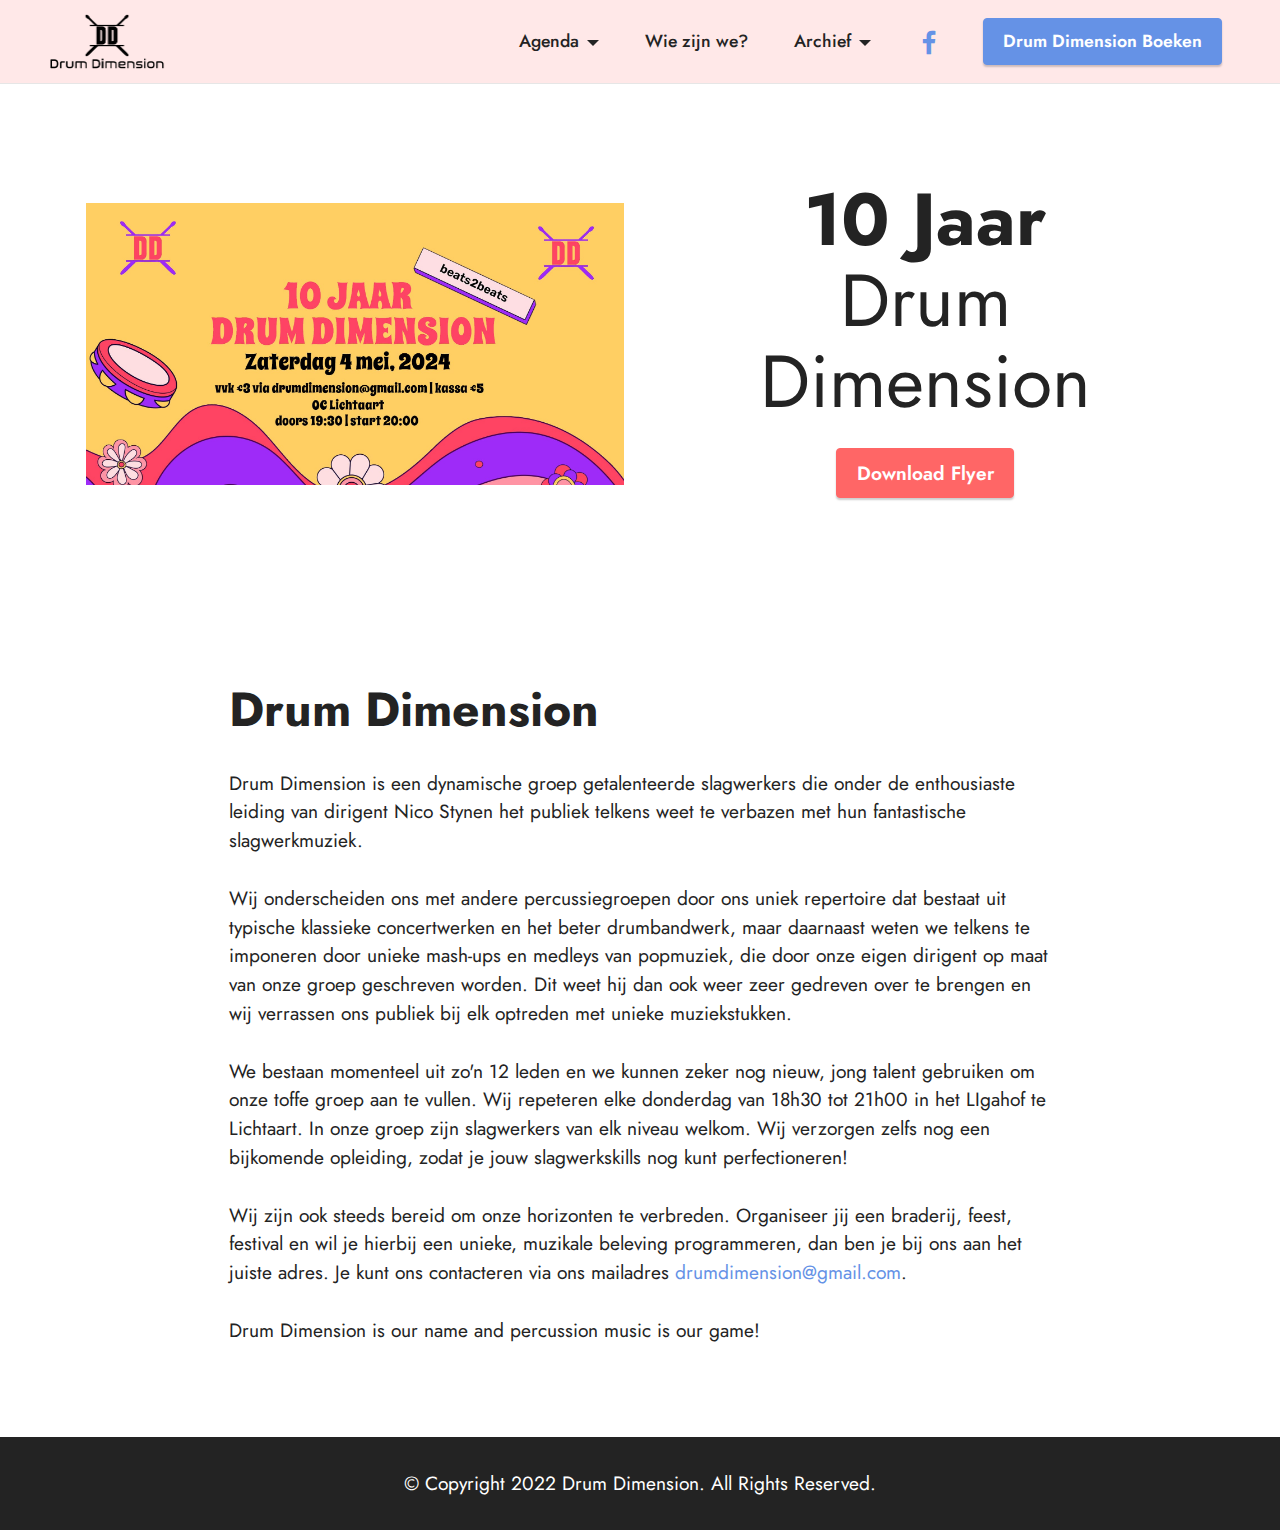
==== commit c6d3e32d: "download flyer" ====
--- a/index.html
+++ b/index.html
@@ -53,7 +53,7 @@
                 </div>
             </button>
             <div class="collapse navbar-collapse" id="navbarSupportedContent">
-                <ul class="navbar-nav nav-dropdown" data-app-modern-menu="true"><li class="nav-item dropdown"><a class="nav-link link text-black dropdown-toggle display-4" href="https://mobirise.com" data-toggle="dropdown-submenu" data-bs-toggle="dropdown" data-bs-auto-close="outside" aria-expanded="false">Agenda</a><div class="dropdown-menu" aria-labelledby="dropdown-707"><a class="text-black dropdown-item text-primary display-4" href="Coming-Soon.html">Beats2Beats Nillies</a><a class="text-black dropdown-item text-primary display-4" href="Coming-Soon.html">Achterlee Kermis</a><a class="text-black dropdown-item text-primary display-4" href="Coming-Soon.html">Waterput 2023</a></div></li>
+                <ul class="navbar-nav nav-dropdown" data-app-modern-menu="true"><li class="nav-item dropdown"><a class="nav-link link text-black dropdown-toggle display-4" href="https://mobirise.com" data-toggle="dropdown-submenu" data-bs-toggle="dropdown" data-bs-auto-close="outside" aria-expanded="false">Agenda</a><div class="dropdown-menu" aria-labelledby="dropdown-707"><a class="text-black dropdown-item text-primary display-4" href="10-jaar-dd.html">10 Jaar Drum Dimension</a></div></li>
                     <li class="nav-item"><a class="nav-link link text-black text-primary display-4" href="Wie-Zijn-We.html">Wie zijn we?</a></li><li class="nav-item dropdown"><a class="nav-link link text-black dropdown-toggle display-4" href="https://mobirise.com" data-toggle="dropdown-submenu" data-bs-toggle="dropdown" data-bs-auto-close="outside" aria-expanded="false">Archief</a><div class="dropdown-menu" aria-labelledby="dropdown-806"><a class="text-black show dropdown-item text-primary display-4" href="Vlamo-2021.html">Vlamo 2021</a><a class="text-black dropdown-item text-primary display-4" href="Coming-Soon.html">Beats2Beats Blues Edition</a></div></li></ul>
                 <div class="icons-menu">
                     <a class="iconfont-wrapper" href="https://www.facebook.com/profile.php?id=100032094567165" target="_blank">
@@ -80,14 +80,14 @@
     <div class="container">
         <div class="row justify-content-center">
             <div class="col-12 col-md-6 image-wrapper">
-                <img class="w-100" src="assets/images/20210403-as-backtothe90s-400x400.jpg" alt="Mobirise Website Builder">
+                <img class="w-100" src="assets\images\2024 - 10 jaar DD\Facebook-banner.jpeg">
             </div>
             <div class="col-12 col-md">
                 <div class="text-wrapper text-center">
                     <h1 class="mbr-section-title mbr-fonts-style mb-3 display-1">
-                        <strong>Beats2Beats</strong><br><strong>Nillies</strong></h1>
+                        <strong>10 Jaar</strong><br>Drum Dimension</h1>
                     <p class="mbr-text mbr-fonts-style display-7"></p>
-                    <div class="mbr-section-btn mt-3"><a class="btn btn-secondary display-7" href="Coming-Soon.html">Download Flyer</a></div>
+                    <div class="mbr-section-btn mt-3"><a class="btn btn-secondary display-7" href="10-jaar-dd.html">Download Flyer</a></div>
                 </div>
             </div>
         </div>
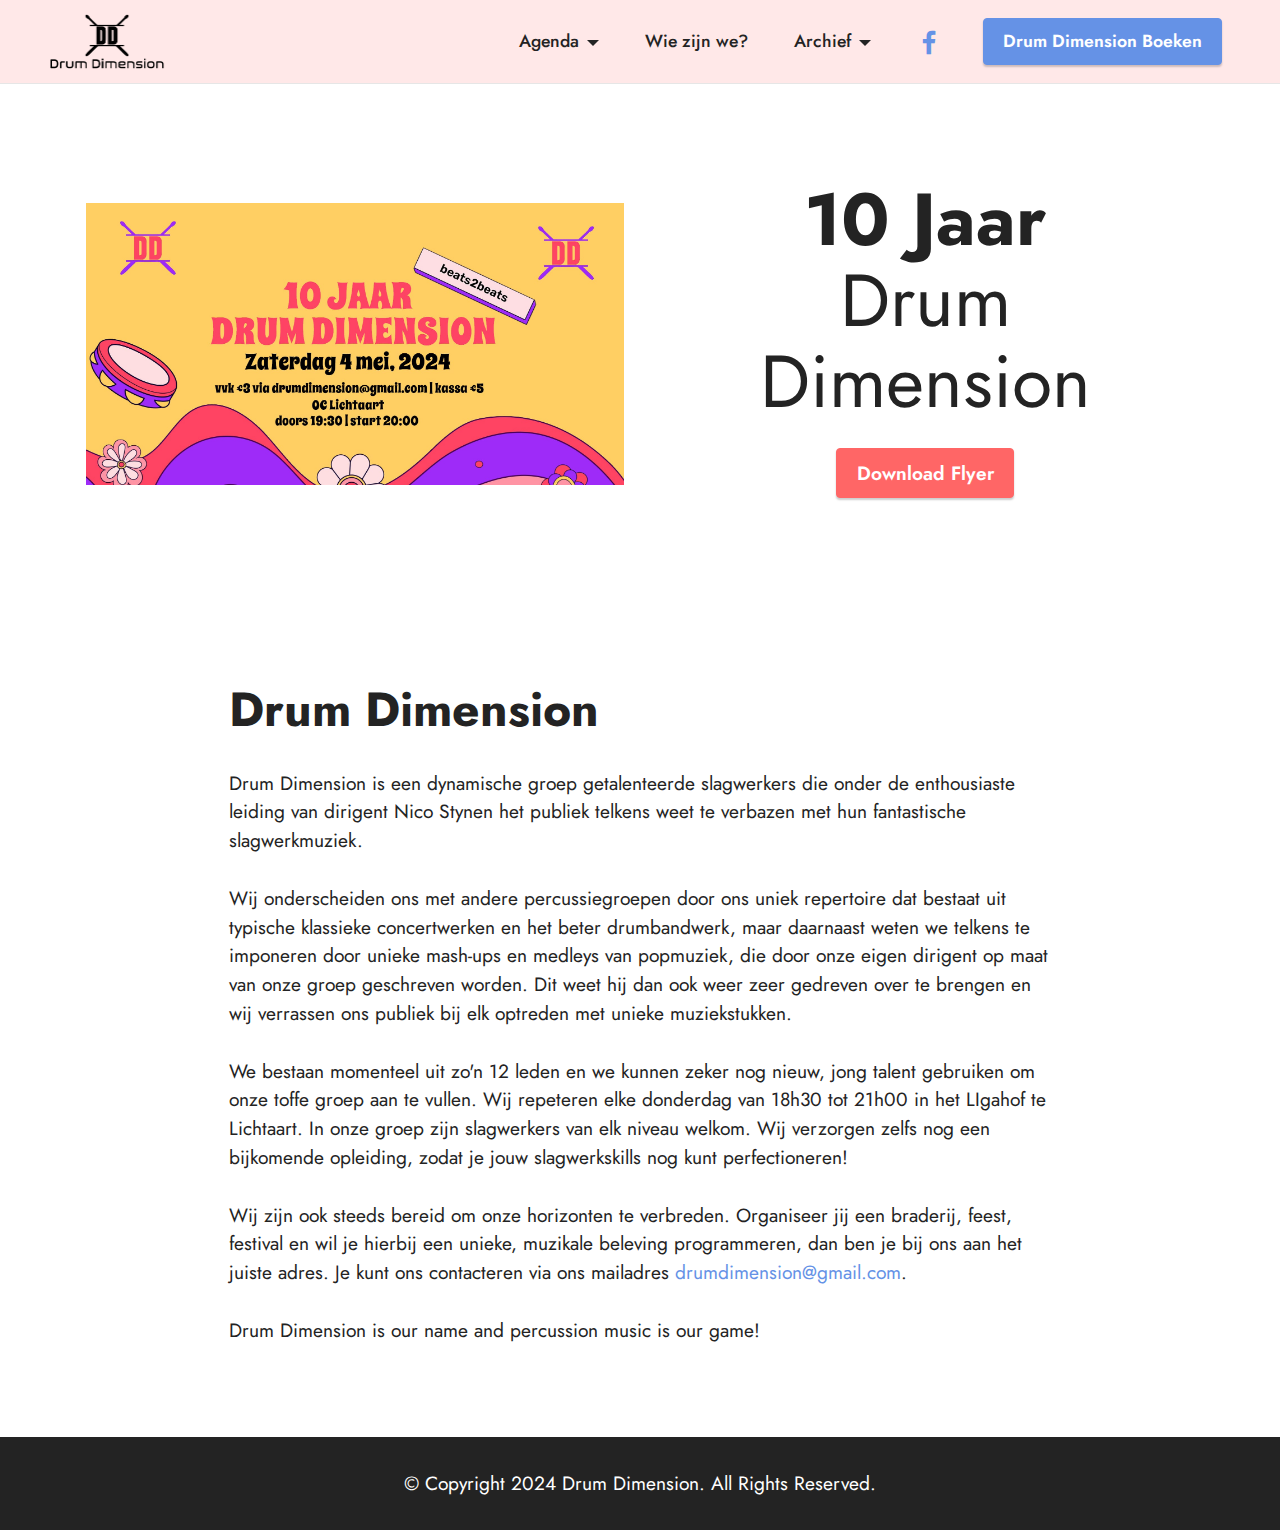
==== commit 9930d5c6: "v1" ====
--- a/index.html
+++ b/index.html
@@ -54,7 +54,7 @@
             </button>
             <div class="collapse navbar-collapse" id="navbarSupportedContent">
                 <ul class="navbar-nav nav-dropdown" data-app-modern-menu="true"><li class="nav-item dropdown"><a class="nav-link link text-black dropdown-toggle display-4" href="https://mobirise.com" data-toggle="dropdown-submenu" data-bs-toggle="dropdown" data-bs-auto-close="outside" aria-expanded="false">Agenda</a><div class="dropdown-menu" aria-labelledby="dropdown-707"><a class="text-black dropdown-item text-primary display-4" href="10-jaar-dd.html">10 Jaar Drum Dimension</a></div></li>
-                    <li class="nav-item"><a class="nav-link link text-black text-primary display-4" href="Wie-Zijn-We.html">Wie zijn we?</a></li><li class="nav-item dropdown"><a class="nav-link link text-black dropdown-toggle display-4" href="https://mobirise.com" data-toggle="dropdown-submenu" data-bs-toggle="dropdown" data-bs-auto-close="outside" aria-expanded="false">Archief</a><div class="dropdown-menu" aria-labelledby="dropdown-806"><a class="text-black show dropdown-item text-primary display-4" href="Vlamo-2021.html">Vlamo 2021</a><a class="text-black dropdown-item text-primary display-4" href="Coming-Soon.html">Beats2Beats Blues Edition</a></div></li></ul>
+                    <li class="nav-item"><a class="nav-link link text-black text-primary display-4" href="Wie-Zijn-We.html">Wie zijn we?</a></li><li class="nav-item dropdown"><a class="nav-link link text-black dropdown-toggle display-4" href="https://mobirise.com" data-toggle="dropdown-submenu" data-bs-toggle="dropdown" data-bs-auto-close="outside" aria-expanded="false">Archief</a><div class="dropdown-menu" aria-labelledby="dropdown-806"><a class="text-black show dropdown-item text-primary display-4" href="Vlamo-2021.html">Vlamo 2021</a><a class="text-black dropdown-item text-primary display-4" href="beats-2-beats-00.html">Beats2Beats 00's</a></div></li></ul>
                 <div class="icons-menu">
                     <a class="iconfont-wrapper" href="https://www.facebook.com/profile.php?id=100032094567165" target="_blank">
                         <span class="p-2 mbr-iconfont socicon-facebook socicon" style="color: rgb(101, 146, 230); fill: rgb(101, 146, 230);"></span>
@@ -124,7 +124,7 @@
             
             <div class="row row-copirayt">
                 <p class="mbr-text mb-0 mbr-fonts-style mbr-white align-center display-7">
-                    © Copyright 2022 Drum Dimension. All Rights Reserved.
+                    © Copyright 2024 Drum Dimension. All Rights Reserved.
                 </p>
             </div>
         </div>
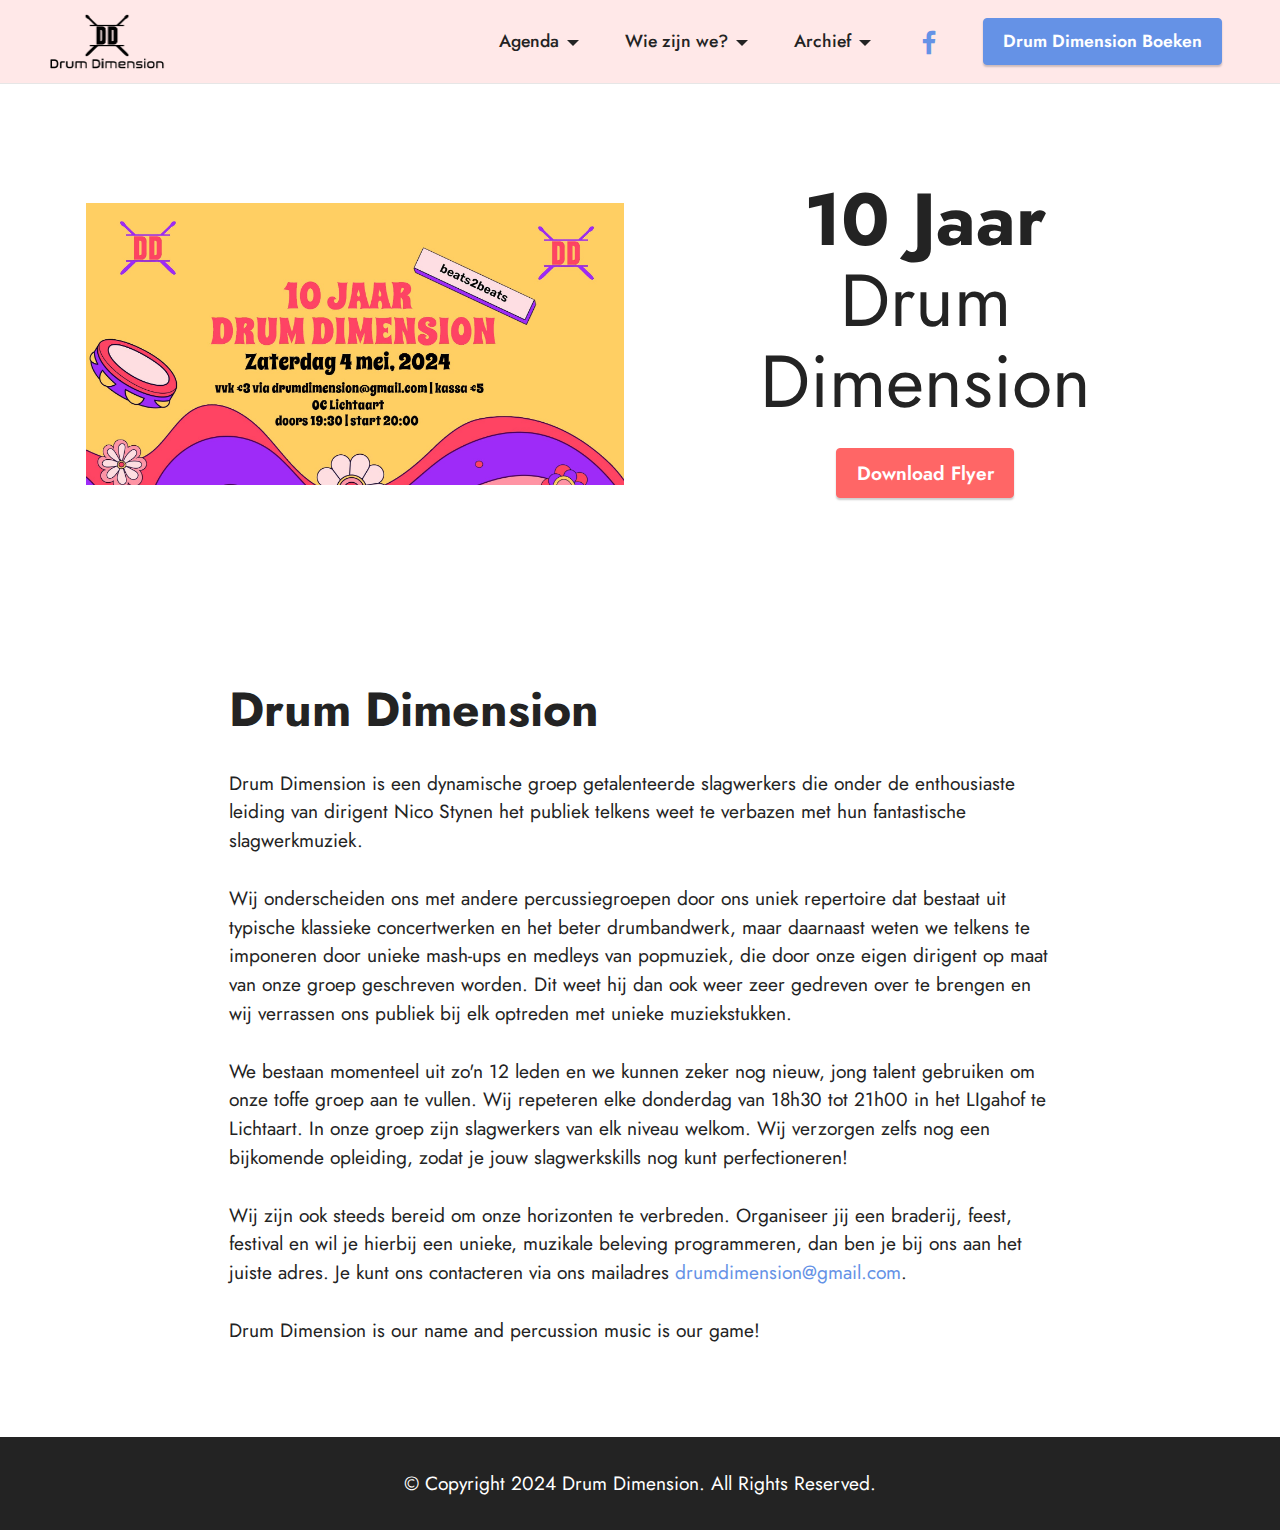
==== commit 59b6e69f: "Final" ====
--- a/index.html
+++ b/index.html
@@ -53,8 +53,9 @@
                 </div>
             </button>
             <div class="collapse navbar-collapse" id="navbarSupportedContent">
-                <ul class="navbar-nav nav-dropdown" data-app-modern-menu="true"><li class="nav-item dropdown"><a class="nav-link link text-black dropdown-toggle display-4" href="https://mobirise.com" data-toggle="dropdown-submenu" data-bs-toggle="dropdown" data-bs-auto-close="outside" aria-expanded="false">Agenda</a><div class="dropdown-menu" aria-labelledby="dropdown-707"><a class="text-black dropdown-item text-primary display-4" href="10-jaar-dd.html">10 Jaar Drum Dimension</a></div></li>
-                    <li class="nav-item"><a class="nav-link link text-black text-primary display-4" href="Wie-Zijn-We.html">Wie zijn we?</a></li><li class="nav-item dropdown"><a class="nav-link link text-black dropdown-toggle display-4" href="https://mobirise.com" data-toggle="dropdown-submenu" data-bs-toggle="dropdown" data-bs-auto-close="outside" aria-expanded="false">Archief</a><div class="dropdown-menu" aria-labelledby="dropdown-806"><a class="text-black show dropdown-item text-primary display-4" href="Vlamo-2021.html">Vlamo 2021</a><a class="text-black dropdown-item text-primary display-4" href="beats-2-beats-00.html">Beats2Beats 00's</a></div></li></ul>
+                <ul class="navbar-nav nav-dropdown" data-app-modern-menu="true"><li class="nav-item dropdown"><a class="nav-link link text-black dropdown-toggle display-4" data-toggle="dropdown-submenu" data-bs-toggle="dropdown" data-bs-auto-close="outside" aria-expanded="false">Agenda</a><div class="dropdown-menu" aria-labelledby="dropdown-707"><a class="text-black dropdown-item text-primary display-4" href="10-jaar-dd.html">10 Jaar Drum Dimension</a></div></li>
+                    <li class="nav-item dropdown"><a class="nav-link link text-black dropdown-toggle display-4" data-toggle="dropdown-submenu" data-bs-toggle="dropdown" data-bs-auto-close="outside" aria-expanded="false">Wie zijn we?</a><div class="dropdown-menu" aria-labelledby="dropdown-806"><a class="text-black show dropdown-item text-primary display-4" href="Wie-Zijn-We.html">Drum Dimension</a><a class="text-black dropdown-item text-primary display-4" href="Fanfare.html">Fanfare</a></div></li>
+                    <li class="nav-item dropdown"><a class="nav-link link text-black dropdown-toggle display-4" data-toggle="dropdown-submenu" data-bs-toggle="dropdown" data-bs-auto-close="outside" aria-expanded="false">Archief</a><div class="dropdown-menu" aria-labelledby="dropdown-806"><a class="text-black show dropdown-item text-primary display-4" href="Vlamo-2021.html">Vlamo 2021</a><a class="text-black dropdown-item text-primary display-4" href="beats-2-beats-00.html">Beats2Beats 00's</a></div></li></ul>
                 <div class="icons-menu">
                     <a class="iconfont-wrapper" href="https://www.facebook.com/profile.php?id=100032094567165" target="_blank">
                         <span class="p-2 mbr-iconfont socicon-facebook socicon" style="color: rgb(101, 146, 230); fill: rgb(101, 146, 230);"></span>
@@ -69,6 +70,7 @@
     </nav>
 
 </section>
+
 
 <section data-bs-version="5.1" class="header11 cid-t7U0WRVRbu" data-bg-video="https://vimeo.com/302489333" id="header11-l">
 
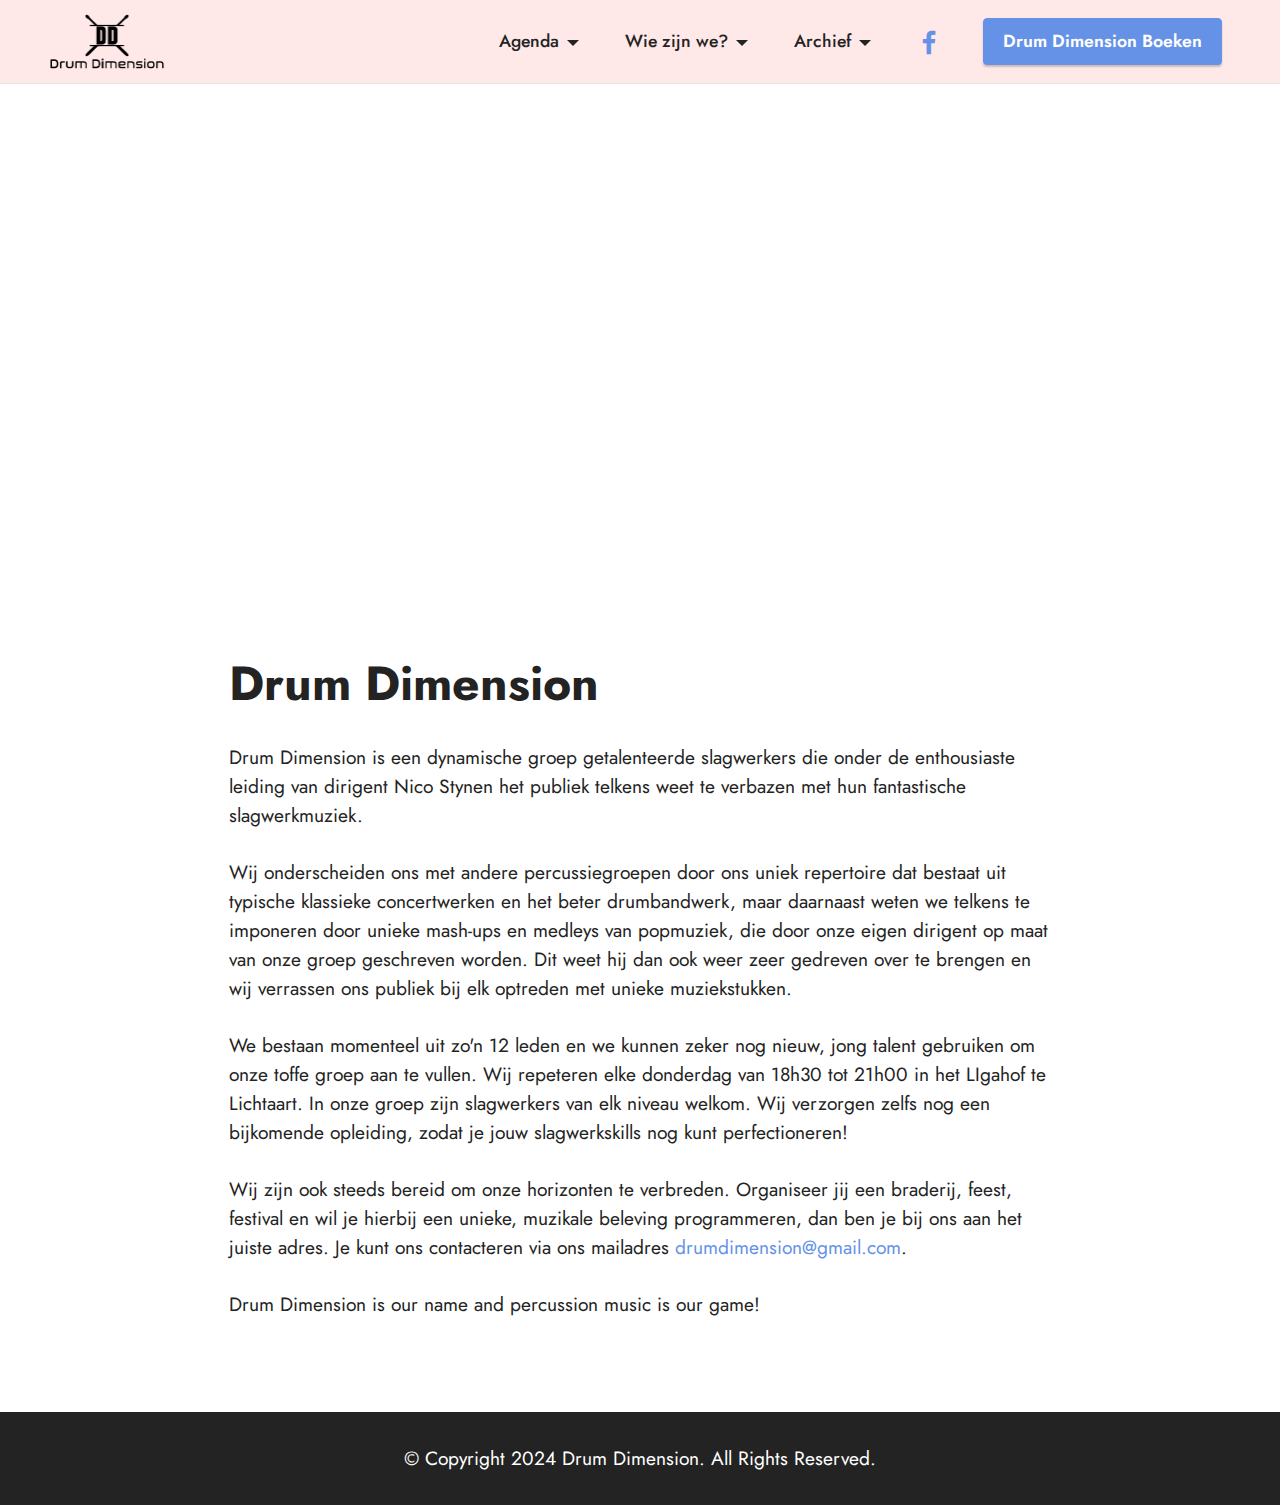
==== commit da00c0ee: "v1" ====
--- a/index.html
+++ b/index.html
@@ -30,8 +30,7 @@
   
 </head>
 <body>
-  <script src="assets/bootstrap/js/bootstrap.bundle.min.js"></script>  <script src="assets/smoothscroll/smooth-scroll.js"></script>  <script src="assets/ytplayer/index.js"></script>  <script src="assets/vimeoplayer/player.js"></script>  <script src="assets/dropdown/js/navbar-dropdown.js"></script>  <script src="assets/theme/js/script.js"></script>  
-  
+    <script src="assets/bootstrap/js/bootstrap.bundle.min.js"></script>  <script src="assets/smoothscroll/smooth-scroll.js"></script>  <script src="assets/ytplayer/index.js"></script>  <script src="assets/dropdown/js/navbar-dropdown.js"></script>  <script src="assets/theme/js/script.js"></script>
   <section data-bs-version="5.1" class="menu cid-s48OLK6784" once="menu" id="menu1-h">
     
     <nav class="navbar navbar-dropdown navbar-expand-lg">
@@ -72,7 +71,7 @@
 </section>
 
 
-<section data-bs-version="5.1" class="header11 cid-t7U0WRVRbu" data-bg-video="https://vimeo.com/302489333" id="header11-l">
+<!-- <section data-bs-version="5.1" class="header11 cid-t7U0WRVRbu" data-bg-video="https://vimeo.com/302489333" id="header11-l">
 
     
 
@@ -94,7 +93,34 @@
             </div>
         </div>
     </div>
+</section> -->
+
+<section data-bs-version="5.1" class="header11 cid-t7U0WRVRbu" id="header11-l">
+
+    
+
+    
+    <div class="mbr-overlay" style="opacity: 0.5; background-color: rgb(255, 255, 255);"></div>
+
+    <div class="container">
+        <div class="row justify-content-center">
+            <div class="col-12 col-md-6 image-wrapper">
+                <img class="w-100" src="assets/images/tst.png" alt="Mobirise Website Builder">
+            </div>
+            <!-- <div class="col-12 col-md">
+                <div class="text-wrapper text-center">
+                    <h1 class="mbr-section-title mbr-fonts-style mb-3 display-1">
+                        <strong>Beats2Beats</strong><br><strong>Nillies</strong></h1>
+                    <p class="mbr-text mbr-fonts-style display-7"></p>
+                    <div class="mbr-section-btn mt-3"><a class="btn btn-secondary display-7" href="Coming-Soon.html">Download Flyer</a></div>
+                </div>
+            </div> -->
+        </div>
+    </div>
 </section>
+
+
+
 
 <section data-bs-version="5.1" class="content1 cid-s48udlf8KU" id="content1-8">
     
--- a/assets/mobirise/css/mbr-additional.css
+++ b/assets/mobirise/css/mbr-additional.css
@@ -685,6 +685,7 @@
 .cid-t7U0WRVRbu {
   padding-top: 6rem;
   padding-bottom: 6rem;
+  background-image: url("../../../assets/images/Zot.JPG");
 }
 .cid-t7U0WRVRbu .mbr-fallback-image.disabled {
   display: none;
@@ -697,7 +698,6 @@
   height: 100%;
   position: absolute;
   top: 0;
-  background-image: url("../../../assets/images/background13.jpg");
 }
 .cid-t7U0WRVRbu .row {
   align-items: center;
@@ -3160,3 +3160,549 @@
 .cid-t7U0FxZecp .media-container-row .row-copirayt p {
   width: 100%;
 }
+.cid-ublETvc6gO {
+  padding-top: 5rem;
+  padding-bottom: 5rem;
+  background-color: #ffffff;
+}
+.cid-ublETvc6gO .mbr-fallback-image.disabled {
+  display: none;
+}
+.cid-ublETvc6gO .mbr-fallback-image {
+  display: block;
+  background-size: cover;
+  background-position: center center;
+  width: 100%;
+  height: 100%;
+  position: absolute;
+  top: 0;
+}
+.cid-ublETvu413 {
+  padding-top: 5rem;
+  padding-bottom: 5rem;
+  background-color: #ffffff;
+}
+@media (min-width: 992px) {
+  .cid-ublETvu413 .carousel {
+    min-height: 800px;
+  }
+  .cid-ublETvu413 .carousel img {
+    max-height: 800px;
+    object-fit: contain;
+  }
+}
+@media (max-width: 991px) and (min-width: 768px) {
+  .cid-ublETvu413 .carousel {
+    min-height: 520px;
+  }
+  .cid-ublETvu413 .carousel img {
+    max-height: 520px;
+    object-fit: contain;
+  }
+}
+@media (max-width: 767px) {
+  .cid-ublETvu413 .carousel {
+    min-height: 440px;
+  }
+  .cid-ublETvu413 .carousel img {
+    max-height: 440px;
+    object-fit: contain;
+  }
+  .cid-ublETvu413 .container .carousel-control {
+    margin-bottom: 0;
+  }
+  .cid-ublETvu413 .content-slider-wrap {
+    width: 100% !important;
+  }
+}
+.cid-ublETvu413 .carousel,
+.cid-ublETvu413 .carousel-inner {
+  display: flex;
+  align-items: center;
+}
+.cid-ublETvu413 .item-wrapper {
+  width: 100%;
+}
+.cid-ublETvu413 .carousel-caption {
+  bottom: 40px;
+}
+.cid-ublETvu413 .carousel-control:hover {
+  background: #1b1b1b;
+  color: #fff;
+  opacity: 1;
+}
+.cid-ublETvu413 .mobi-mbri-arrow-next {
+  margin-left: 5px;
+}
+.cid-ublETvu413 .mobi-mbri-arrow-prev {
+  margin-right: 5px;
+}
+.cid-ublETvu413 .container .carousel-indicators {
+  margin-bottom: 3px;
+}
+.cid-ublETvu413 .carousel-control {
+  top: 50%;
+  width: 60px;
+  height: 60px;
+  margin-top: -1.5rem;
+  font-size: 22px;
+  background-color: rgba(0, 0, 0, 0.5);
+  border: 2px solid #fff;
+  border-radius: 50%;
+  transition: all 0.3s;
+}
+.cid-ublETvu413 .carousel-control.carousel-control-prev {
+  left: 0;
+  margin-left: 2.5rem;
+}
+.cid-ublETvu413 .carousel-control.carousel-control-next {
+  right: 0;
+  margin-right: 2.5rem;
+}
+@media (max-width: 767px) {
+  .cid-ublETvu413 .carousel-control {
+    top: auto;
+    bottom: 1rem;
+  }
+}
+.cid-ublETvu413 .carousel-indicators {
+  position: absolute;
+  bottom: 0;
+  margin-bottom: 1.5rem !important;
+}
+.cid-ublETvu413 .carousel-indicators li {
+  max-width: 15px;
+  height: 15px;
+  width: 15px;
+  max-height: 15px;
+  margin: 3px;
+  background-color: rgba(0, 0, 0, 0.5);
+  border: 2px solid #fff;
+  border-radius: 50%;
+  opacity: 0.5;
+  transition: all 0.3s;
+}
+.cid-ublETvu413 .carousel-indicators li.active,
+.cid-ublETvu413 .carousel-indicators li:hover {
+  opacity: 0.9;
+}
+.cid-ublETvu413 .carousel-indicators li::after,
+.cid-ublETvu413 .carousel-indicators li::before {
+  content: none;
+}
+.cid-ublETvu413 .carousel-indicators.ie-fix {
+  left: 50%;
+  display: block;
+  width: 60%;
+  margin-left: -30%;
+  text-align: center;
+}
+@media (max-width: 768px) {
+  .cid-ublETvu413 .carousel-indicators {
+    display: none !important;
+  }
+}
+.cid-ublETw3W0A .navbar-dropdown {
+  position: relative !important;
+}
+.cid-ublETw3W0A .dropdown-item:before {
+  font-family: Moririse2 !important;
+  content: '\e966';
+  display: inline-block;
+  width: 0;
+  position: absolute;
+  left: 1rem;
+  top: 0.5rem;
+  margin-right: 0.5rem;
+  line-height: 1;
+  font-size: inherit;
+  vertical-align: middle;
+  text-align: center;
+  overflow: hidden;
+  transform: scale(0, 1);
+  transition: all 0.25s ease-in-out;
+}
+.cid-ublETw3W0A .dropdown-menu {
+  padding: 0;
+}
+.cid-ublETw3W0A .dropdown-item {
+  border-bottom: 1px solid #e6e6e6;
+}
+.cid-ublETw3W0A .dropdown-item:hover,
+.cid-ublETw3W0A .dropdown-item:focus {
+  background: #6592e6 !important;
+  color: white !important;
+}
+.cid-ublETw3W0A .nav-dropdown .link {
+  padding: 0 0.3em !important;
+  margin: .667em 1em !important;
+}
+.cid-ublETw3W0A .nav-dropdown .link.dropdown-toggle::after {
+  margin-left: 0.5rem;
+  margin-top: 0.2rem;
+}
+.cid-ublETw3W0A .nav-link {
+  position: relative;
+}
+.cid-ublETw3W0A .container {
+  display: flex;
+  margin: auto;
+}
+.cid-ublETw3W0A .iconfont-wrapper {
+  color: #000000 !important;
+  font-size: 1.5rem;
+  padding-right: .5rem;
+}
+.cid-ublETw3W0A .navbar-caption {
+  padding-right: 4rem;
+}
+.cid-ublETw3W0A .dropdown-menu,
+.cid-ublETw3W0A .navbar.opened {
+  background: #ff8a8a !important;
+}
+.cid-ublETw3W0A .nav-item:focus,
+.cid-ublETw3W0A .nav-link:focus {
+  outline: none;
+}
+.cid-ublETw3W0A .dropdown .dropdown-menu .dropdown-item {
+  width: auto;
+  transition: all 0.25s ease-in-out;
+}
+.cid-ublETw3W0A .dropdown .dropdown-menu .dropdown-item::after {
+  right: 0.5rem;
+}
+.cid-ublETw3W0A .dropdown .dropdown-menu .dropdown-item .mbr-iconfont {
+  margin-left: -1.8rem;
+  padding-right: 1rem;
+  font-size: inherit;
+}
+.cid-ublETw3W0A .dropdown .dropdown-menu .dropdown-item .mbr-iconfont:before {
+  display: inline-block;
+  transform: scale(1, 1);
+  transition: all 0.25s ease-in-out;
+}
+.cid-ublETw3W0A .collapsed .dropdown-menu .dropdown-item:before {
+  display: none;
+}
+.cid-ublETw3W0A .collapsed .dropdown .dropdown-menu .dropdown-item {
+  padding: 0.235em 1.5em 0.235em 1.5em !important;
+  transition: none;
+  margin: 0 !important;
+}
+.cid-ublETw3W0A .navbar {
+  min-height: 77px;
+  transition: all .3s;
+  border-bottom: 1px solid transparent;
+  background: rgba(255, 138, 138, 0.2);
+}
+.cid-ublETw3W0A .navbar:not(.navbar-short) {
+  border-bottom: 1px solid #e6e6e6;
+}
+.cid-ublETw3W0A .navbar.opened {
+  transition: all .3s;
+}
+.cid-ublETw3W0A .navbar .dropdown-item {
+  padding: .5rem 1.8rem;
+}
+.cid-ublETw3W0A .navbar .navbar-logo img {
+  width: auto;
+}
+.cid-ublETw3W0A .navbar .navbar-collapse {
+  justify-content: flex-end;
+  z-index: 1;
+}
+.cid-ublETw3W0A .navbar.collapsed .nav-item .nav-link::before {
+  display: none;
+}
+.cid-ublETw3W0A .navbar.collapsed.opened .dropdown-menu {
+  top: 0;
+}
+@media (min-width: 992px) {
+  .cid-ublETw3W0A .navbar.collapsed.opened:not(.navbar-short) .navbar-collapse {
+    max-height: calc(98.5vh - 3.8rem);
+  }
+}
+.cid-ublETw3W0A .navbar.collapsed .dropdown-menu .dropdown-submenu {
+  left: 0 !important;
+}
+.cid-ublETw3W0A .navbar.collapsed .dropdown-menu .dropdown-item:after {
+  right: auto;
+}
+.cid-ublETw3W0A .navbar.collapsed .dropdown-menu .dropdown-toggle[data-toggle="dropdown-submenu"]:after {
+  margin-left: 0.5rem;
+  margin-top: 0.2rem;
+  border-top: 0.35em solid;
+  border-right: 0.35em solid transparent;
+  border-left: 0.35em solid transparent;
+  border-bottom: 0;
+  top: 55%;
+}
+.cid-ublETw3W0A .navbar.collapsed ul.navbar-nav li {
+  margin: auto;
+}
+.cid-ublETw3W0A .navbar.collapsed .dropdown-menu .dropdown-item {
+  padding: .25rem 1.5rem;
+  text-align: center;
+}
+.cid-ublETw3W0A .navbar.collapsed .icons-menu {
+  padding-left: 0;
+  padding-right: 0;
+  padding-top: .5rem;
+  padding-bottom: .5rem;
+}
+@media (max-width: 991px) {
+  .cid-ublETw3W0A .navbar .nav-item .nav-link::before {
+    display: none;
+  }
+  .cid-ublETw3W0A .navbar.opened .dropdown-menu {
+    top: 0;
+  }
+  .cid-ublETw3W0A .navbar .dropdown-menu .dropdown-submenu {
+    left: 0 !important;
+  }
+  .cid-ublETw3W0A .navbar .dropdown-menu .dropdown-item:after {
+    right: auto;
+  }
+  .cid-ublETw3W0A .navbar .dropdown-menu .dropdown-toggle[data-toggle="dropdown-submenu"]:after {
+    margin-left: 0.5rem;
+    margin-top: 0.2rem;
+    border-top: 0.35em solid;
+    border-right: 0.35em solid transparent;
+    border-left: 0.35em solid transparent;
+    border-bottom: 0;
+    top: 55%;
+  }
+  .cid-ublETw3W0A .navbar .navbar-logo img {
+    height: 3.8rem !important;
+  }
+  .cid-ublETw3W0A .navbar ul.navbar-nav li {
+    margin: auto;
+  }
+  .cid-ublETw3W0A .navbar .dropdown-menu .dropdown-item {
+    padding: .25rem 1.5rem !important;
+    text-align: center;
+  }
+  .cid-ublETw3W0A .navbar .navbar-brand {
+    flex-shrink: initial;
+    flex-basis: auto;
+    word-break: break-word;
+    padding-right: 2rem;
+  }
+  .cid-ublETw3W0A .navbar .navbar-toggler {
+    flex-basis: auto;
+  }
+  .cid-ublETw3W0A .navbar .icons-menu {
+    padding-left: 0;
+    padding-top: .5rem;
+    padding-bottom: .5rem;
+  }
+}
+.cid-ublETw3W0A .navbar.navbar-short {
+  min-height: 60px;
+}
+.cid-ublETw3W0A .navbar.navbar-short .navbar-logo img {
+  height: 3rem !important;
+}
+.cid-ublETw3W0A .navbar.navbar-short .navbar-brand {
+  padding: 0;
+}
+.cid-ublETw3W0A .navbar-brand {
+  flex-shrink: 0;
+  align-items: center;
+  margin-right: 0;
+  padding: 0;
+  transition: all .3s;
+  word-break: break-word;
+  z-index: 1;
+}
+.cid-ublETw3W0A .navbar-brand .navbar-caption {
+  line-height: inherit !important;
+}
+.cid-ublETw3W0A .navbar-brand .navbar-logo a {
+  outline: none;
+}
+.cid-ublETw3W0A .dropdown-item.active,
+.cid-ublETw3W0A .dropdown-item:active {
+  background-color: transparent;
+}
+.cid-ublETw3W0A .navbar-expand-lg .navbar-nav .nav-link {
+  padding: 0;
+}
+.cid-ublETw3W0A .nav-dropdown .link.dropdown-toggle {
+  margin-right: 1.667em;
+}
+.cid-ublETw3W0A .nav-dropdown .link.dropdown-toggle[aria-expanded="true"] {
+  margin-right: 0;
+  padding: 0.667em 1.667em;
+}
+.cid-ublETw3W0A .navbar.navbar-expand-lg .dropdown .dropdown-menu {
+  background: #ff8a8a;
+}
+.cid-ublETw3W0A .navbar.navbar-expand-lg .dropdown .dropdown-menu .dropdown-submenu {
+  margin: 0;
+  left: 100%;
+}
+.cid-ublETw3W0A .navbar .dropdown.open > .dropdown-menu {
+  display: block;
+}
+.cid-ublETw3W0A ul.navbar-nav {
+  flex-wrap: wrap;
+}
+.cid-ublETw3W0A .navbar-buttons {
+  text-align: center;
+  min-width: 170px;
+}
+.cid-ublETw3W0A button.navbar-toggler {
+  outline: none;
+  width: 31px;
+  height: 20px;
+  cursor: pointer;
+  transition: all .2s;
+  position: relative;
+  align-self: center;
+}
+.cid-ublETw3W0A button.navbar-toggler .hamburger span {
+  position: absolute;
+  right: 0;
+  width: 30px;
+  height: 2px;
+  border-right: 5px;
+  background-color: currentColor;
+}
+.cid-ublETw3W0A button.navbar-toggler .hamburger span:nth-child(1) {
+  top: 0;
+  transition: all .2s;
+}
+.cid-ublETw3W0A button.navbar-toggler .hamburger span:nth-child(2) {
+  top: 8px;
+  transition: all .15s;
+}
+.cid-ublETw3W0A button.navbar-toggler .hamburger span:nth-child(3) {
+  top: 8px;
+  transition: all .15s;
+}
+.cid-ublETw3W0A button.navbar-toggler .hamburger span:nth-child(4) {
+  top: 16px;
+  transition: all .2s;
+}
+.cid-ublETw3W0A nav.opened .hamburger span:nth-child(1) {
+  top: 8px;
+  width: 0;
+  opacity: 0;
+  right: 50%;
+  transition: all .2s;
+}
+.cid-ublETw3W0A nav.opened .hamburger span:nth-child(2) {
+  transform: rotate(45deg);
+  transition: all .25s;
+}
+.cid-ublETw3W0A nav.opened .hamburger span:nth-child(3) {
+  transform: rotate(-45deg);
+  transition: all .25s;
+}
+.cid-ublETw3W0A nav.opened .hamburger span:nth-child(4) {
+  top: 8px;
+  width: 0;
+  opacity: 0;
+  right: 50%;
+  transition: all .2s;
+}
+.cid-ublETw3W0A .navbar-dropdown {
+  padding: .5rem 1rem;
+}
+.cid-ublETw3W0A a.nav-link {
+  display: flex;
+  align-items: center;
+  justify-content: center;
+}
+.cid-ublETw3W0A .icons-menu {
+  flex-wrap: nowrap;
+  display: flex;
+  justify-content: center;
+  padding-left: 1rem;
+  padding-right: 1rem;
+  padding-top: 0.3rem;
+  text-align: center;
+}
+@media screen and (-ms-high-contrast: active), (-ms-high-contrast: none) {
+  .cid-ublETw3W0A .navbar {
+    height: 77px;
+  }
+  .cid-ublETw3W0A .navbar.opened {
+    height: auto;
+  }
+  .cid-ublETw3W0A .nav-item .nav-link:hover::before {
+    width: 175%;
+    max-width: calc(100% + 2rem);
+    left: -1rem;
+  }
+}
+.cid-ublETwYQVE {
+  padding-top: 2rem;
+  padding-bottom: 2rem;
+  background-color: #232323;
+}
+.cid-ublETwYQVE .row-links {
+  width: 100%;
+  justify-content: center;
+}
+.cid-ublETwYQVE .social-row {
+  width: 100%;
+  justify-content: center;
+}
+.cid-ublETwYQVE .media-container-row {
+  flex-direction: column;
+  justify-content: center;
+  align-items: center;
+}
+.cid-ublETwYQVE .media-container-row .foot-menu {
+  list-style: none;
+  display: flex;
+  justify-content: center;
+  flex-wrap: wrap;
+  padding: 0;
+  margin-bottom: 0;
+}
+.cid-ublETwYQVE .media-container-row .foot-menu li {
+  padding: 0 1rem 1rem 1rem;
+}
+.cid-ublETwYQVE .media-container-row .foot-menu li p {
+  margin: 0;
+}
+.cid-ublETwYQVE .media-container-row .social-list {
+  width: auto;
+  padding-left: 0;
+  margin-bottom: 0;
+  list-style: none;
+  display: flex;
+  flex-wrap: wrap;
+  justify-content: flex-end;
+}
+.cid-ublETwYQVE .media-container-row .social-list .mbr-iconfont-social {
+  font-size: 1.5rem;
+  color: #ffffff;
+}
+.cid-ublETwYQVE .media-container-row .social-list .soc-item {
+  margin: 0 .5rem;
+}
+.cid-ublETwYQVE .media-container-row .social-list a {
+  margin: 0;
+  opacity: .5;
+  transition: .2s linear;
+}
+.cid-ublETwYQVE .media-container-row .social-list a:hover {
+  opacity: 1;
+}
+@media (max-width: 767px) {
+  .cid-ublETwYQVE .media-container-row .social-list {
+    -webkit-justify-content: center;
+    justify-content: center;
+  }
+}
+.cid-ublETwYQVE .media-container-row .row-copirayt {
+  word-break: break-word;
+  width: 100%;
+}
+.cid-ublETwYQVE .media-container-row .row-copirayt p {
+  width: 100%;
+}
--- a/assets/mobirise/css/mbr-additional.css
+++ b/assets/mobirise/css/mbr-additional.css
@@ -685,6 +685,7 @@
 .cid-t7U0WRVRbu {
   padding-top: 6rem;
   padding-bottom: 6rem;
+  background-image: url("../../../assets/images/Zot.JPG");
 }
 .cid-t7U0WRVRbu .mbr-fallback-image.disabled {
   display: none;
@@ -697,7 +698,6 @@
   height: 100%;
   position: absolute;
   top: 0;
-  background-image: url("../../../assets/images/background13.jpg");
 }
 .cid-t7U0WRVRbu .row {
   align-items: center;
@@ -3160,3 +3160,549 @@
 .cid-t7U0FxZecp .media-container-row .row-copirayt p {
   width: 100%;
 }
+.cid-ublETvc6gO {
+  padding-top: 5rem;
+  padding-bottom: 5rem;
+  background-color: #ffffff;
+}
+.cid-ublETvc6gO .mbr-fallback-image.disabled {
+  display: none;
+}
+.cid-ublETvc6gO .mbr-fallback-image {
+  display: block;
+  background-size: cover;
+  background-position: center center;
+  width: 100%;
+  height: 100%;
+  position: absolute;
+  top: 0;
+}
+.cid-ublETvu413 {
+  padding-top: 5rem;
+  padding-bottom: 5rem;
+  background-color: #ffffff;
+}
+@media (min-width: 992px) {
+  .cid-ublETvu413 .carousel {
+    min-height: 800px;
+  }
+  .cid-ublETvu413 .carousel img {
+    max-height: 800px;
+    object-fit: contain;
+  }
+}
+@media (max-width: 991px) and (min-width: 768px) {
+  .cid-ublETvu413 .carousel {
+    min-height: 520px;
+  }
+  .cid-ublETvu413 .carousel img {
+    max-height: 520px;
+    object-fit: contain;
+  }
+}
+@media (max-width: 767px) {
+  .cid-ublETvu413 .carousel {
+    min-height: 440px;
+  }
+  .cid-ublETvu413 .carousel img {
+    max-height: 440px;
+    object-fit: contain;
+  }
+  .cid-ublETvu413 .container .carousel-control {
+    margin-bottom: 0;
+  }
+  .cid-ublETvu413 .content-slider-wrap {
+    width: 100% !important;
+  }
+}
+.cid-ublETvu413 .carousel,
+.cid-ublETvu413 .carousel-inner {
+  display: flex;
+  align-items: center;
+}
+.cid-ublETvu413 .item-wrapper {
+  width: 100%;
+}
+.cid-ublETvu413 .carousel-caption {
+  bottom: 40px;
+}
+.cid-ublETvu413 .carousel-control:hover {
+  background: #1b1b1b;
+  color: #fff;
+  opacity: 1;
+}
+.cid-ublETvu413 .mobi-mbri-arrow-next {
+  margin-left: 5px;
+}
+.cid-ublETvu413 .mobi-mbri-arrow-prev {
+  margin-right: 5px;
+}
+.cid-ublETvu413 .container .carousel-indicators {
+  margin-bottom: 3px;
+}
+.cid-ublETvu413 .carousel-control {
+  top: 50%;
+  width: 60px;
+  height: 60px;
+  margin-top: -1.5rem;
+  font-size: 22px;
+  background-color: rgba(0, 0, 0, 0.5);
+  border: 2px solid #fff;
+  border-radius: 50%;
+  transition: all 0.3s;
+}
+.cid-ublETvu413 .carousel-control.carousel-control-prev {
+  left: 0;
+  margin-left: 2.5rem;
+}
+.cid-ublETvu413 .carousel-control.carousel-control-next {
+  right: 0;
+  margin-right: 2.5rem;
+}
+@media (max-width: 767px) {
+  .cid-ublETvu413 .carousel-control {
+    top: auto;
+    bottom: 1rem;
+  }
+}
+.cid-ublETvu413 .carousel-indicators {
+  position: absolute;
+  bottom: 0;
+  margin-bottom: 1.5rem !important;
+}
+.cid-ublETvu413 .carousel-indicators li {
+  max-width: 15px;
+  height: 15px;
+  width: 15px;
+  max-height: 15px;
+  margin: 3px;
+  background-color: rgba(0, 0, 0, 0.5);
+  border: 2px solid #fff;
+  border-radius: 50%;
+  opacity: 0.5;
+  transition: all 0.3s;
+}
+.cid-ublETvu413 .carousel-indicators li.active,
+.cid-ublETvu413 .carousel-indicators li:hover {
+  opacity: 0.9;
+}
+.cid-ublETvu413 .carousel-indicators li::after,
+.cid-ublETvu413 .carousel-indicators li::before {
+  content: none;
+}
+.cid-ublETvu413 .carousel-indicators.ie-fix {
+  left: 50%;
+  display: block;
+  width: 60%;
+  margin-left: -30%;
+  text-align: center;
+}
+@media (max-width: 768px) {
+  .cid-ublETvu413 .carousel-indicators {
+    display: none !important;
+  }
+}
+.cid-ublETw3W0A .navbar-dropdown {
+  position: relative !important;
+}
+.cid-ublETw3W0A .dropdown-item:before {
+  font-family: Moririse2 !important;
+  content: '\e966';
+  display: inline-block;
+  width: 0;
+  position: absolute;
+  left: 1rem;
+  top: 0.5rem;
+  margin-right: 0.5rem;
+  line-height: 1;
+  font-size: inherit;
+  vertical-align: middle;
+  text-align: center;
+  overflow: hidden;
+  transform: scale(0, 1);
+  transition: all 0.25s ease-in-out;
+}
+.cid-ublETw3W0A .dropdown-menu {
+  padding: 0;
+}
+.cid-ublETw3W0A .dropdown-item {
+  border-bottom: 1px solid #e6e6e6;
+}
+.cid-ublETw3W0A .dropdown-item:hover,
+.cid-ublETw3W0A .dropdown-item:focus {
+  background: #6592e6 !important;
+  color: white !important;
+}
+.cid-ublETw3W0A .nav-dropdown .link {
+  padding: 0 0.3em !important;
+  margin: .667em 1em !important;
+}
+.cid-ublETw3W0A .nav-dropdown .link.dropdown-toggle::after {
+  margin-left: 0.5rem;
+  margin-top: 0.2rem;
+}
+.cid-ublETw3W0A .nav-link {
+  position: relative;
+}
+.cid-ublETw3W0A .container {
+  display: flex;
+  margin: auto;
+}
+.cid-ublETw3W0A .iconfont-wrapper {
+  color: #000000 !important;
+  font-size: 1.5rem;
+  padding-right: .5rem;
+}
+.cid-ublETw3W0A .navbar-caption {
+  padding-right: 4rem;
+}
+.cid-ublETw3W0A .dropdown-menu,
+.cid-ublETw3W0A .navbar.opened {
+  background: #ff8a8a !important;
+}
+.cid-ublETw3W0A .nav-item:focus,
+.cid-ublETw3W0A .nav-link:focus {
+  outline: none;
+}
+.cid-ublETw3W0A .dropdown .dropdown-menu .dropdown-item {
+  width: auto;
+  transition: all 0.25s ease-in-out;
+}
+.cid-ublETw3W0A .dropdown .dropdown-menu .dropdown-item::after {
+  right: 0.5rem;
+}
+.cid-ublETw3W0A .dropdown .dropdown-menu .dropdown-item .mbr-iconfont {
+  margin-left: -1.8rem;
+  padding-right: 1rem;
+  font-size: inherit;
+}
+.cid-ublETw3W0A .dropdown .dropdown-menu .dropdown-item .mbr-iconfont:before {
+  display: inline-block;
+  transform: scale(1, 1);
+  transition: all 0.25s ease-in-out;
+}
+.cid-ublETw3W0A .collapsed .dropdown-menu .dropdown-item:before {
+  display: none;
+}
+.cid-ublETw3W0A .collapsed .dropdown .dropdown-menu .dropdown-item {
+  padding: 0.235em 1.5em 0.235em 1.5em !important;
+  transition: none;
+  margin: 0 !important;
+}
+.cid-ublETw3W0A .navbar {
+  min-height: 77px;
+  transition: all .3s;
+  border-bottom: 1px solid transparent;
+  background: rgba(255, 138, 138, 0.2);
+}
+.cid-ublETw3W0A .navbar:not(.navbar-short) {
+  border-bottom: 1px solid #e6e6e6;
+}
+.cid-ublETw3W0A .navbar.opened {
+  transition: all .3s;
+}
+.cid-ublETw3W0A .navbar .dropdown-item {
+  padding: .5rem 1.8rem;
+}
+.cid-ublETw3W0A .navbar .navbar-logo img {
+  width: auto;
+}
+.cid-ublETw3W0A .navbar .navbar-collapse {
+  justify-content: flex-end;
+  z-index: 1;
+}
+.cid-ublETw3W0A .navbar.collapsed .nav-item .nav-link::before {
+  display: none;
+}
+.cid-ublETw3W0A .navbar.collapsed.opened .dropdown-menu {
+  top: 0;
+}
+@media (min-width: 992px) {
+  .cid-ublETw3W0A .navbar.collapsed.opened:not(.navbar-short) .navbar-collapse {
+    max-height: calc(98.5vh - 3.8rem);
+  }
+}
+.cid-ublETw3W0A .navbar.collapsed .dropdown-menu .dropdown-submenu {
+  left: 0 !important;
+}
+.cid-ublETw3W0A .navbar.collapsed .dropdown-menu .dropdown-item:after {
+  right: auto;
+}
+.cid-ublETw3W0A .navbar.collapsed .dropdown-menu .dropdown-toggle[data-toggle="dropdown-submenu"]:after {
+  margin-left: 0.5rem;
+  margin-top: 0.2rem;
+  border-top: 0.35em solid;
+  border-right: 0.35em solid transparent;
+  border-left: 0.35em solid transparent;
+  border-bottom: 0;
+  top: 55%;
+}
+.cid-ublETw3W0A .navbar.collapsed ul.navbar-nav li {
+  margin: auto;
+}
+.cid-ublETw3W0A .navbar.collapsed .dropdown-menu .dropdown-item {
+  padding: .25rem 1.5rem;
+  text-align: center;
+}
+.cid-ublETw3W0A .navbar.collapsed .icons-menu {
+  padding-left: 0;
+  padding-right: 0;
+  padding-top: .5rem;
+  padding-bottom: .5rem;
+}
+@media (max-width: 991px) {
+  .cid-ublETw3W0A .navbar .nav-item .nav-link::before {
+    display: none;
+  }
+  .cid-ublETw3W0A .navbar.opened .dropdown-menu {
+    top: 0;
+  }
+  .cid-ublETw3W0A .navbar .dropdown-menu .dropdown-submenu {
+    left: 0 !important;
+  }
+  .cid-ublETw3W0A .navbar .dropdown-menu .dropdown-item:after {
+    right: auto;
+  }
+  .cid-ublETw3W0A .navbar .dropdown-menu .dropdown-toggle[data-toggle="dropdown-submenu"]:after {
+    margin-left: 0.5rem;
+    margin-top: 0.2rem;
+    border-top: 0.35em solid;
+    border-right: 0.35em solid transparent;
+    border-left: 0.35em solid transparent;
+    border-bottom: 0;
+    top: 55%;
+  }
+  .cid-ublETw3W0A .navbar .navbar-logo img {
+    height: 3.8rem !important;
+  }
+  .cid-ublETw3W0A .navbar ul.navbar-nav li {
+    margin: auto;
+  }
+  .cid-ublETw3W0A .navbar .dropdown-menu .dropdown-item {
+    padding: .25rem 1.5rem !important;
+    text-align: center;
+  }
+  .cid-ublETw3W0A .navbar .navbar-brand {
+    flex-shrink: initial;
+    flex-basis: auto;
+    word-break: break-word;
+    padding-right: 2rem;
+  }
+  .cid-ublETw3W0A .navbar .navbar-toggler {
+    flex-basis: auto;
+  }
+  .cid-ublETw3W0A .navbar .icons-menu {
+    padding-left: 0;
+    padding-top: .5rem;
+    padding-bottom: .5rem;
+  }
+}
+.cid-ublETw3W0A .navbar.navbar-short {
+  min-height: 60px;
+}
+.cid-ublETw3W0A .navbar.navbar-short .navbar-logo img {
+  height: 3rem !important;
+}
+.cid-ublETw3W0A .navbar.navbar-short .navbar-brand {
+  padding: 0;
+}
+.cid-ublETw3W0A .navbar-brand {
+  flex-shrink: 0;
+  align-items: center;
+  margin-right: 0;
+  padding: 0;
+  transition: all .3s;
+  word-break: break-word;
+  z-index: 1;
+}
+.cid-ublETw3W0A .navbar-brand .navbar-caption {
+  line-height: inherit !important;
+}
+.cid-ublETw3W0A .navbar-brand .navbar-logo a {
+  outline: none;
+}
+.cid-ublETw3W0A .dropdown-item.active,
+.cid-ublETw3W0A .dropdown-item:active {
+  background-color: transparent;
+}
+.cid-ublETw3W0A .navbar-expand-lg .navbar-nav .nav-link {
+  padding: 0;
+}
+.cid-ublETw3W0A .nav-dropdown .link.dropdown-toggle {
+  margin-right: 1.667em;
+}
+.cid-ublETw3W0A .nav-dropdown .link.dropdown-toggle[aria-expanded="true"] {
+  margin-right: 0;
+  padding: 0.667em 1.667em;
+}
+.cid-ublETw3W0A .navbar.navbar-expand-lg .dropdown .dropdown-menu {
+  background: #ff8a8a;
+}
+.cid-ublETw3W0A .navbar.navbar-expand-lg .dropdown .dropdown-menu .dropdown-submenu {
+  margin: 0;
+  left: 100%;
+}
+.cid-ublETw3W0A .navbar .dropdown.open > .dropdown-menu {
+  display: block;
+}
+.cid-ublETw3W0A ul.navbar-nav {
+  flex-wrap: wrap;
+}
+.cid-ublETw3W0A .navbar-buttons {
+  text-align: center;
+  min-width: 170px;
+}
+.cid-ublETw3W0A button.navbar-toggler {
+  outline: none;
+  width: 31px;
+  height: 20px;
+  cursor: pointer;
+  transition: all .2s;
+  position: relative;
+  align-self: center;
+}
+.cid-ublETw3W0A button.navbar-toggler .hamburger span {
+  position: absolute;
+  right: 0;
+  width: 30px;
+  height: 2px;
+  border-right: 5px;
+  background-color: currentColor;
+}
+.cid-ublETw3W0A button.navbar-toggler .hamburger span:nth-child(1) {
+  top: 0;
+  transition: all .2s;
+}
+.cid-ublETw3W0A button.navbar-toggler .hamburger span:nth-child(2) {
+  top: 8px;
+  transition: all .15s;
+}
+.cid-ublETw3W0A button.navbar-toggler .hamburger span:nth-child(3) {
+  top: 8px;
+  transition: all .15s;
+}
+.cid-ublETw3W0A button.navbar-toggler .hamburger span:nth-child(4) {
+  top: 16px;
+  transition: all .2s;
+}
+.cid-ublETw3W0A nav.opened .hamburger span:nth-child(1) {
+  top: 8px;
+  width: 0;
+  opacity: 0;
+  right: 50%;
+  transition: all .2s;
+}
+.cid-ublETw3W0A nav.opened .hamburger span:nth-child(2) {
+  transform: rotate(45deg);
+  transition: all .25s;
+}
+.cid-ublETw3W0A nav.opened .hamburger span:nth-child(3) {
+  transform: rotate(-45deg);
+  transition: all .25s;
+}
+.cid-ublETw3W0A nav.opened .hamburger span:nth-child(4) {
+  top: 8px;
+  width: 0;
+  opacity: 0;
+  right: 50%;
+  transition: all .2s;
+}
+.cid-ublETw3W0A .navbar-dropdown {
+  padding: .5rem 1rem;
+}
+.cid-ublETw3W0A a.nav-link {
+  display: flex;
+  align-items: center;
+  justify-content: center;
+}
+.cid-ublETw3W0A .icons-menu {
+  flex-wrap: nowrap;
+  display: flex;
+  justify-content: center;
+  padding-left: 1rem;
+  padding-right: 1rem;
+  padding-top: 0.3rem;
+  text-align: center;
+}
+@media screen and (-ms-high-contrast: active), (-ms-high-contrast: none) {
+  .cid-ublETw3W0A .navbar {
+    height: 77px;
+  }
+  .cid-ublETw3W0A .navbar.opened {
+    height: auto;
+  }
+  .cid-ublETw3W0A .nav-item .nav-link:hover::before {
+    width: 175%;
+    max-width: calc(100% + 2rem);
+    left: -1rem;
+  }
+}
+.cid-ublETwYQVE {
+  padding-top: 2rem;
+  padding-bottom: 2rem;
+  background-color: #232323;
+}
+.cid-ublETwYQVE .row-links {
+  width: 100%;
+  justify-content: center;
+}
+.cid-ublETwYQVE .social-row {
+  width: 100%;
+  justify-content: center;
+}
+.cid-ublETwYQVE .media-container-row {
+  flex-direction: column;
+  justify-content: center;
+  align-items: center;
+}
+.cid-ublETwYQVE .media-container-row .foot-menu {
+  list-style: none;
+  display: flex;
+  justify-content: center;
+  flex-wrap: wrap;
+  padding: 0;
+  margin-bottom: 0;
+}
+.cid-ublETwYQVE .media-container-row .foot-menu li {
+  padding: 0 1rem 1rem 1rem;
+}
+.cid-ublETwYQVE .media-container-row .foot-menu li p {
+  margin: 0;
+}
+.cid-ublETwYQVE .media-container-row .social-list {
+  width: auto;
+  padding-left: 0;
+  margin-bottom: 0;
+  list-style: none;
+  display: flex;
+  flex-wrap: wrap;
+  justify-content: flex-end;
+}
+.cid-ublETwYQVE .media-container-row .social-list .mbr-iconfont-social {
+  font-size: 1.5rem;
+  color: #ffffff;
+}
+.cid-ublETwYQVE .media-container-row .social-list .soc-item {
+  margin: 0 .5rem;
+}
+.cid-ublETwYQVE .media-container-row .social-list a {
+  margin: 0;
+  opacity: .5;
+  transition: .2s linear;
+}
+.cid-ublETwYQVE .media-container-row .social-list a:hover {
+  opacity: 1;
+}
+@media (max-width: 767px) {
+  .cid-ublETwYQVE .media-container-row .social-list {
+    -webkit-justify-content: center;
+    justify-content: center;
+  }
+}
+.cid-ublETwYQVE .media-container-row .row-copirayt {
+  word-break: break-word;
+  width: 100%;
+}
+.cid-ublETwYQVE .media-container-row .row-copirayt p {
+  width: 100%;
+}
